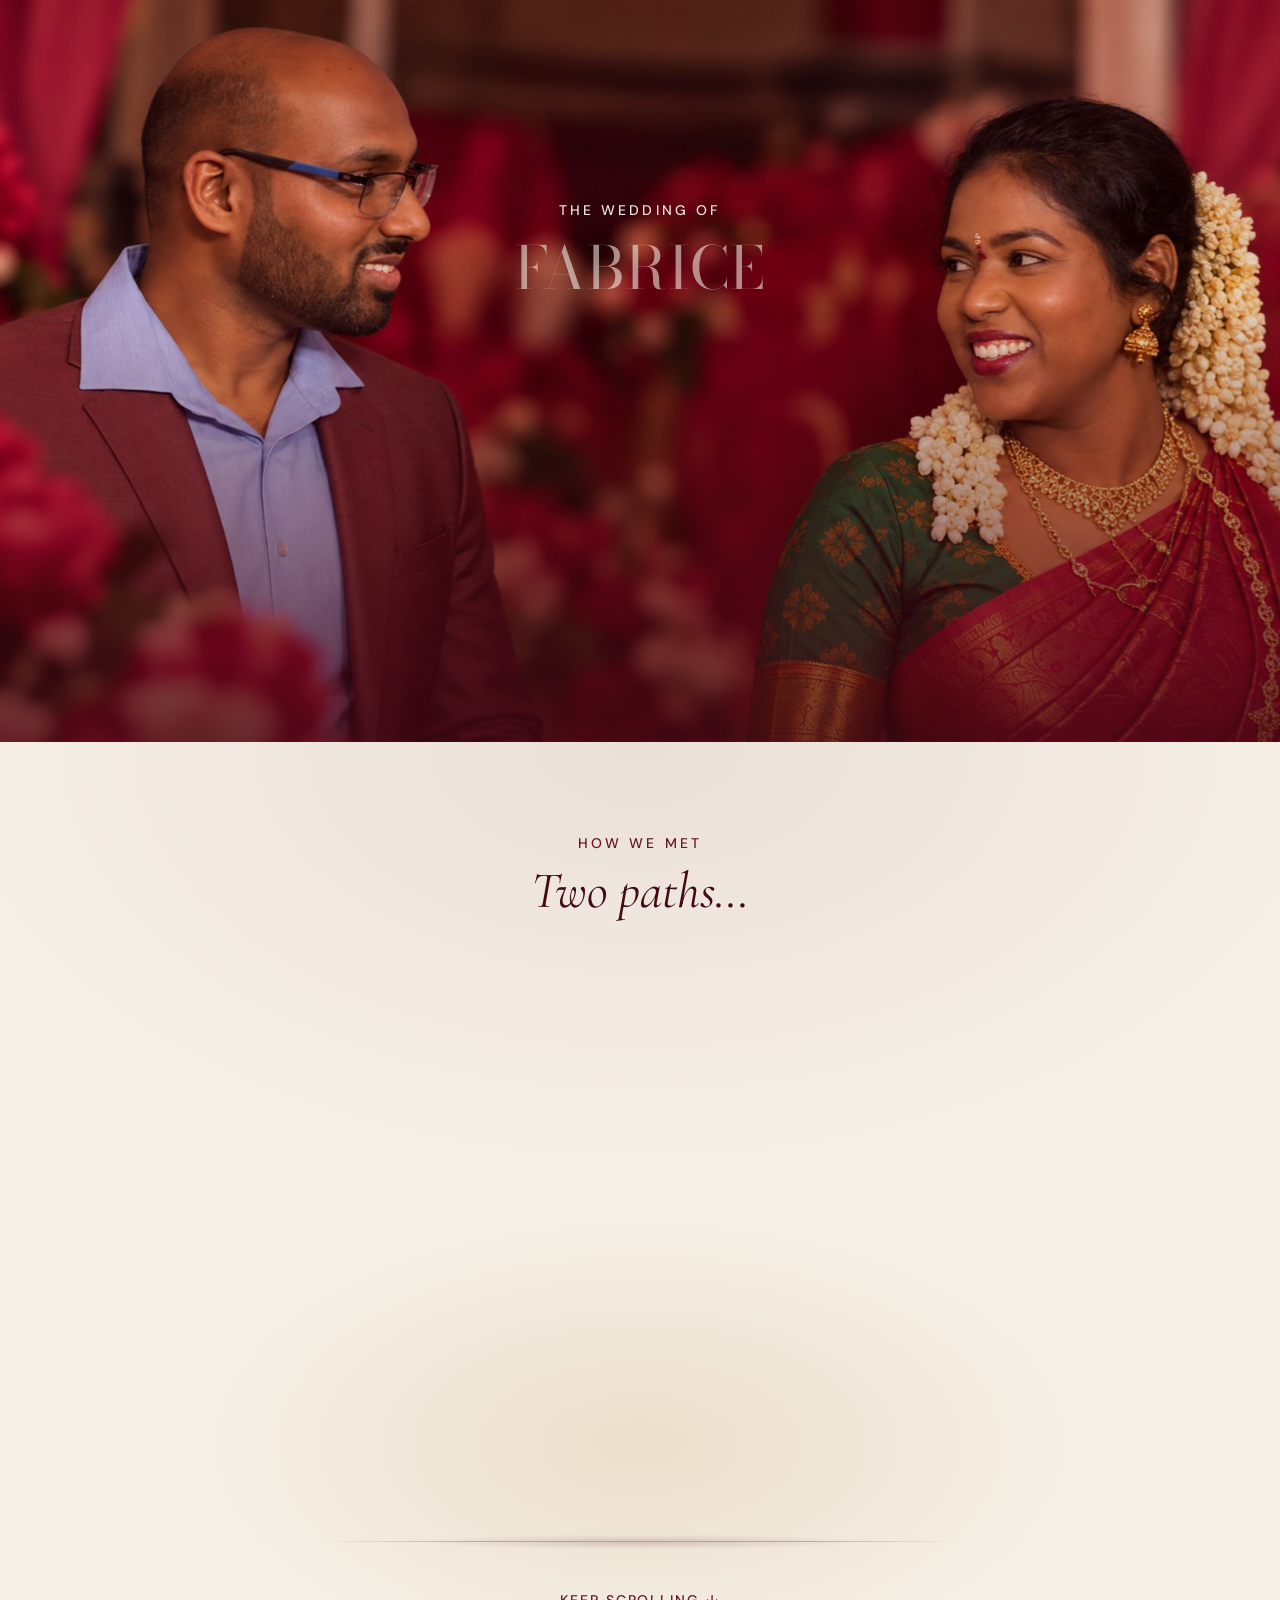
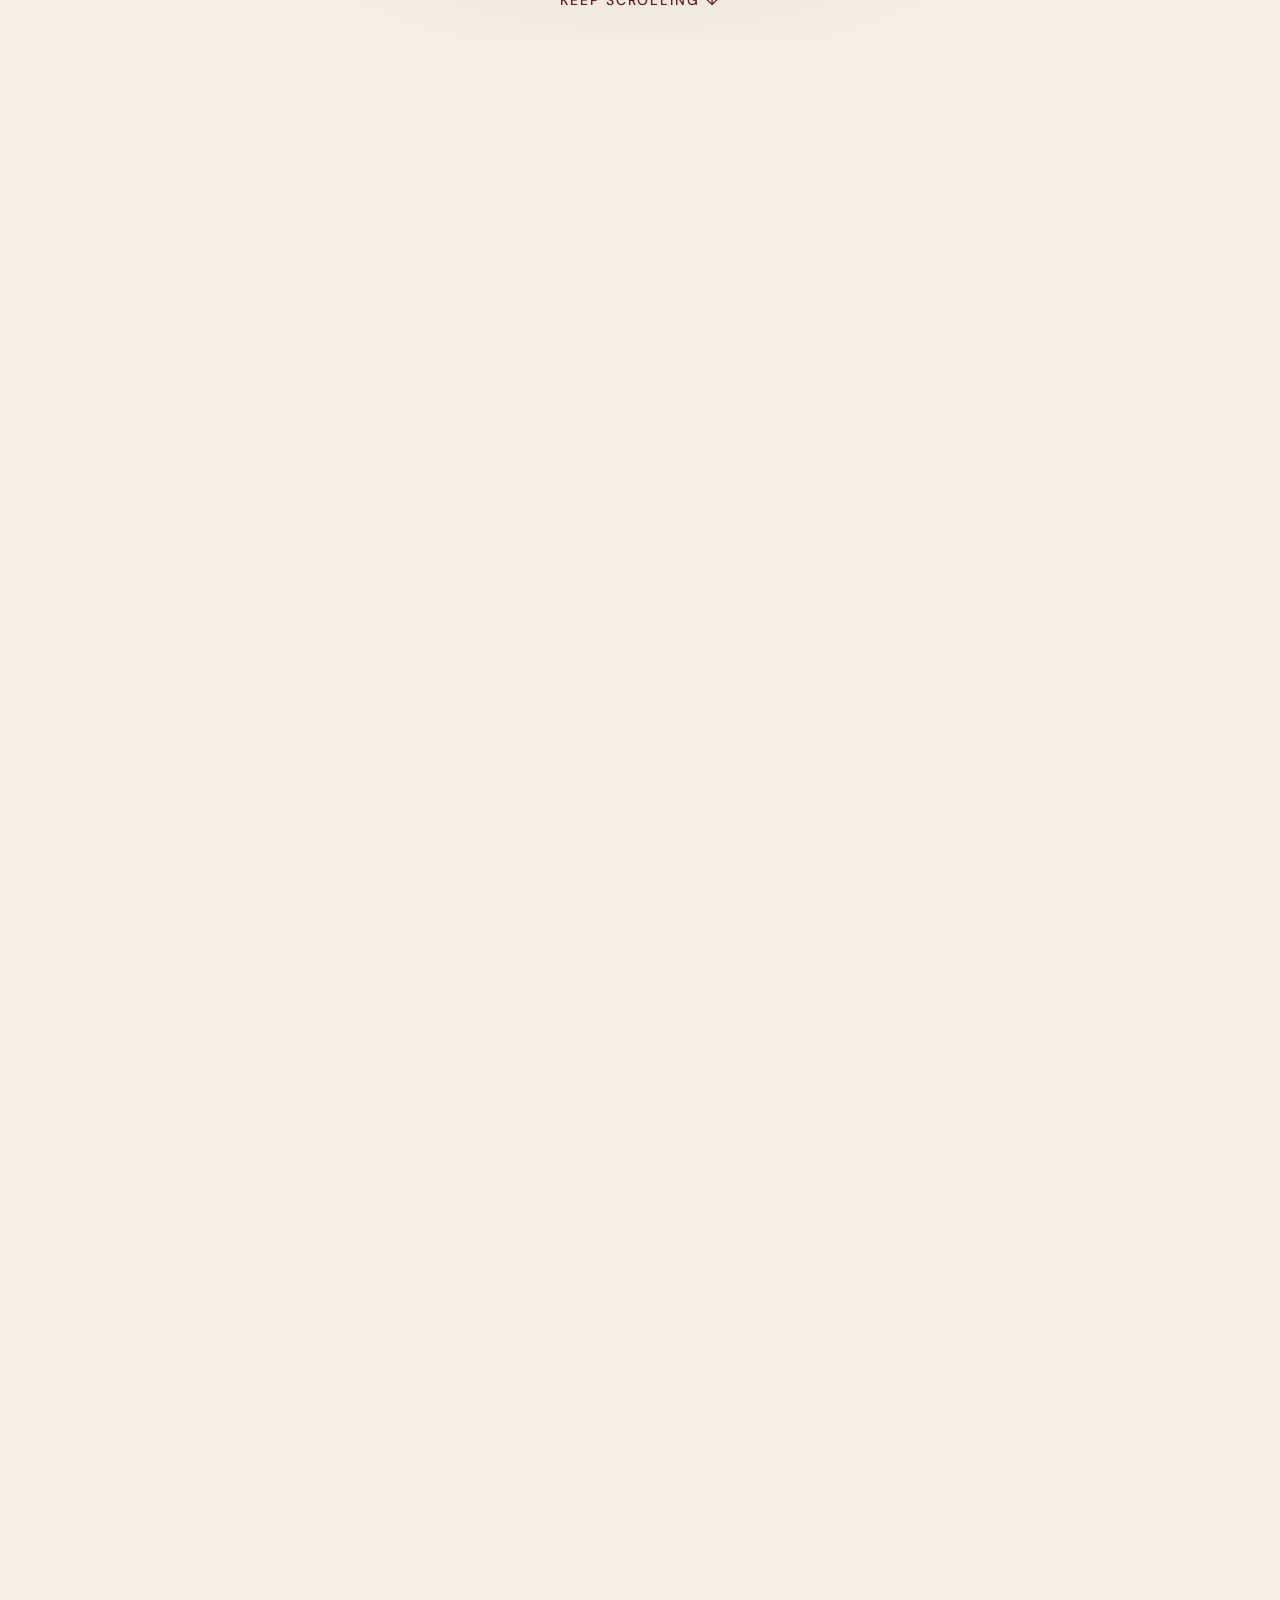
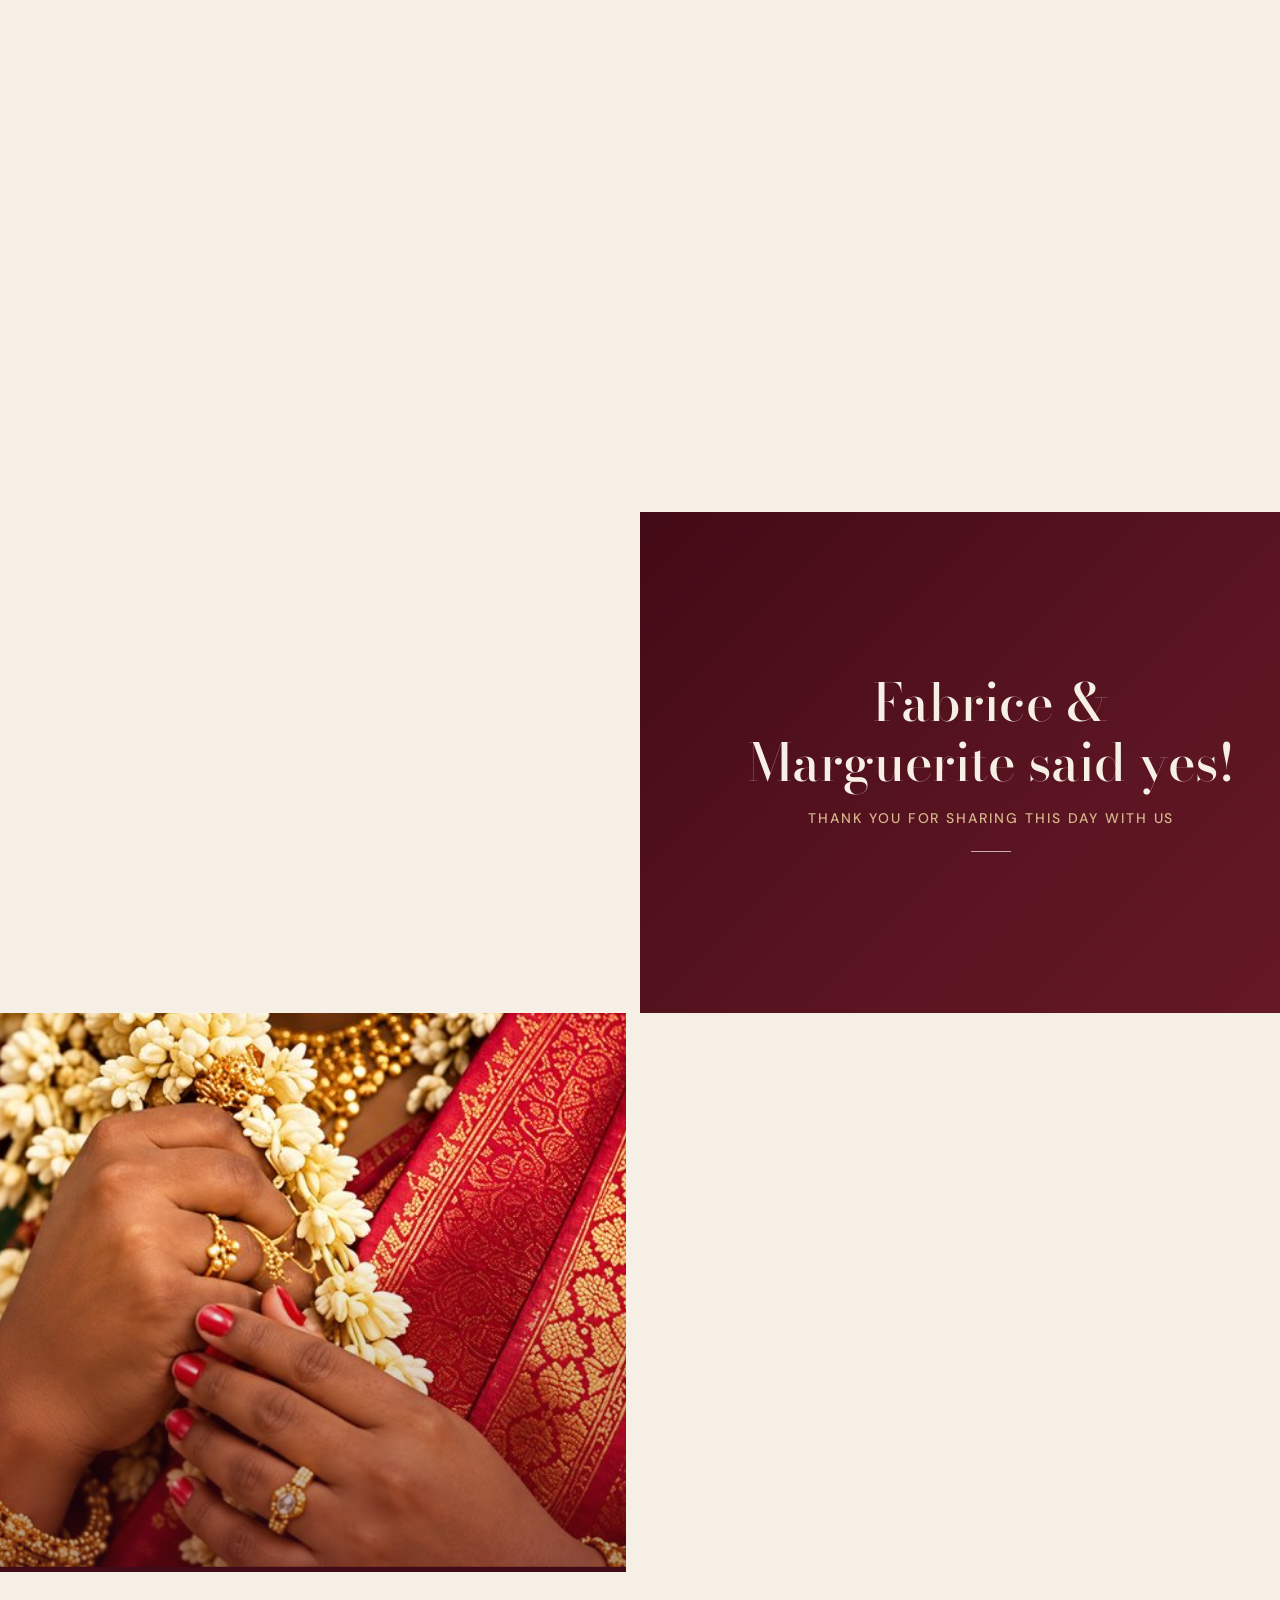
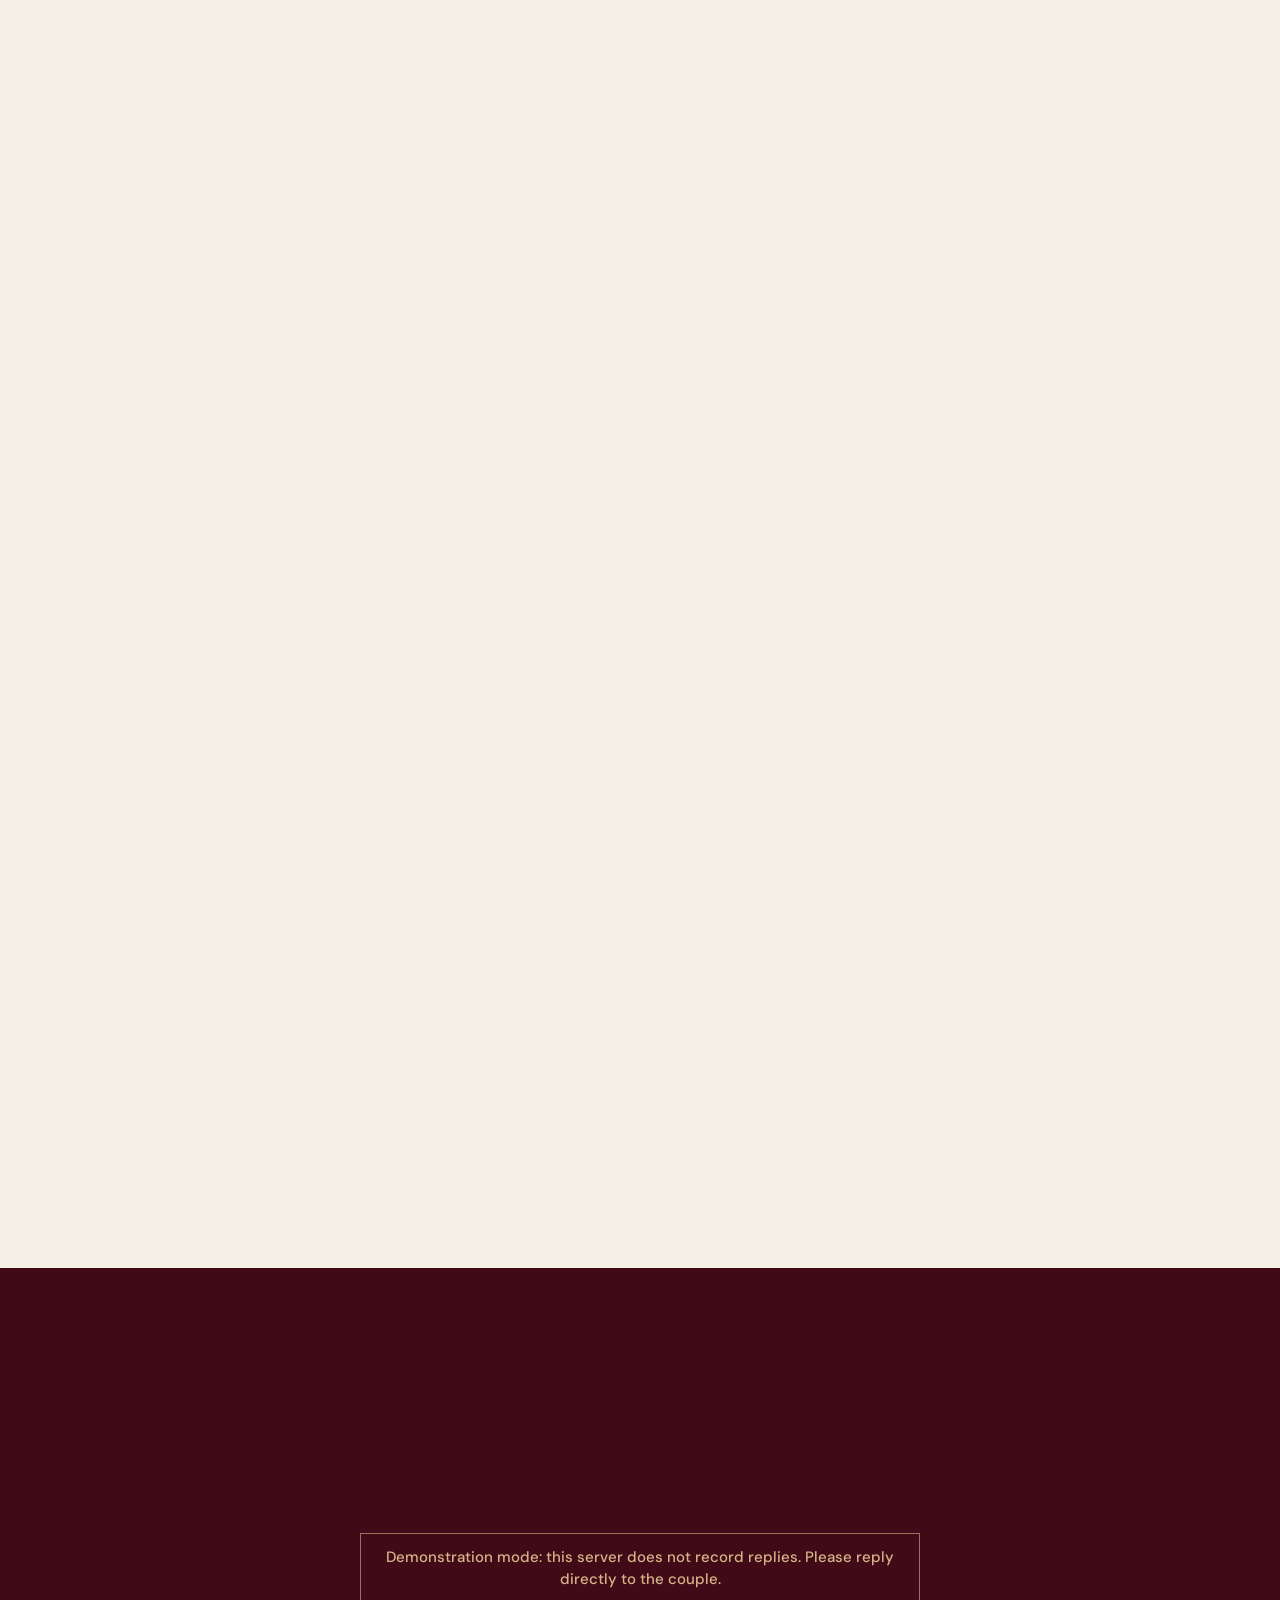
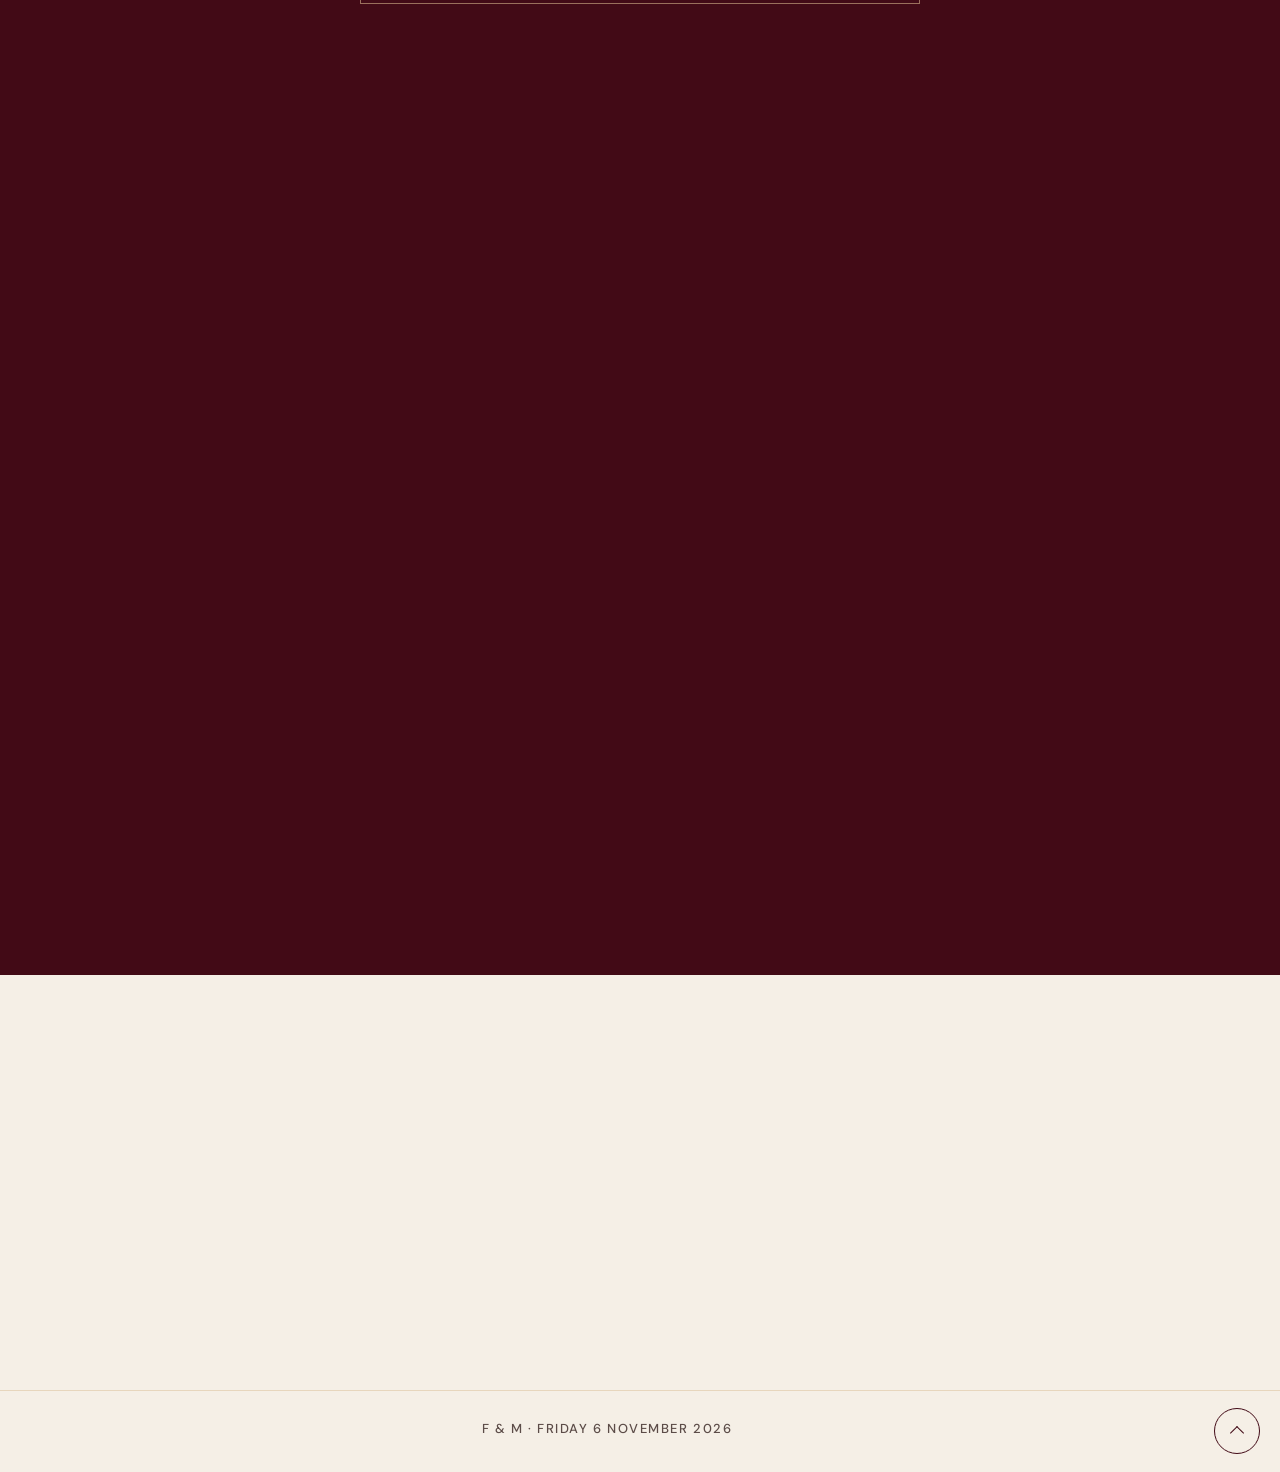
==== index.html @ b234c12f "Notre rencontre : volumes de Fabrice et Marguerite accordés Marguerite marche à 85 % de la hauteur d" ====
<!DOCTYPE html>
<html lang="fr">
<head>
  <meta charset="utf-8">
  <meta name="viewport" content="width=device-width, initial-scale=1, viewport-fit=cover">
  <title>Fabrice &amp; Marguerite — 6 novembre 2026</title>
  <meta name="description" content="Le mariage de Fabrice Boliva et Marguerite (Indira) Raymond, vendredi 6 novembre 2026. Découvrez notre invitation, le programme de la journée et répondez en ligne.">
  <meta name="theme-color" content="#420A16">
  <meta name="robots" content="noindex, nofollow">
  <meta http-equiv="Content-Security-Policy" content="default-src 'self'; script-src 'self'; style-src 'self'; img-src 'self' data:; font-src 'self'; connect-src 'self' https://darkorchid-swan-138363.hostingersite.com; form-action 'self'; base-uri 'self'; object-src 'none'">
  <meta name="referrer" content="strict-origin-when-cross-origin">
  <link rel="canonical" href="https://fabrice-et-marguerite.github.io/">
  <meta property="og:type" content="website">
  <meta property="og:locale" content="fr_FR">
  <meta property="og:site_name" content="Fabrice &amp; Marguerite">
  <meta property="og:title" content="Fabrice &amp; Marguerite — Le mariage">
  <meta property="og:description" content="Vendredi 6 novembre 2026 · Découvrez notre invitation et répondez en ligne.">
  <meta property="og:url" content="https://fabrice-et-marguerite.github.io/">
  <meta property="og:image" content="https://fabrice-et-marguerite.github.io/images/og.jpg">
  <meta property="og:image:secure_url" content="https://fabrice-et-marguerite.github.io/images/og.jpg">
  <meta property="og:image:type" content="image/jpeg">
  <meta property="og:image:width" content="1200">
  <meta property="og:image:height" content="630">
  <meta property="og:image:alt" content="Fabrice et Marguerite se sourient, entourés de fleurs">
  <meta name="twitter:card" content="summary_large_image">
  <meta name="twitter:title" content="Fabrice &amp; Marguerite — Le mariage">
  <meta name="twitter:description" content="Vendredi 6 novembre 2026 · Découvrez notre invitation et répondez en ligne.">
  <meta name="twitter:image" content="https://fabrice-et-marguerite.github.io/images/og.jpg">
  <link rel="icon" href="favicon.svg" type="image/svg+xml">
  <link rel="preload" href="polices/bodoni-moda-latin.woff2" as="font" type="font/woff2" crossorigin>
  <link rel="preload" href="polices/dm-sans-latin.woff2" as="font" type="font/woff2" crossorigin>
  <link rel="preload" href="polices/great-vibes-latin.woff2" as="font" type="font/woff2" crossorigin>
  <link rel="stylesheet" href="css/polices.css?v=20261025r">
  <link rel="stylesheet" href="css/style.css?v=20261025r">
  <script src="js/tete.js?v=20261025r"></script>
  <script src="vendor/gsap.min.js" defer></script>
  <script src="vendor/ScrollTrigger.min.js" defer></script>
  <script src="js/config.js?v=20261025r" defer></script>
  <script src="js/langues.js?v=20261025r" defer></script>
  <script src="js/main.js?v=20261025r" defer></script>
  <script src="js/rencontre.js?v=20261025r" defer></script>
</head>
<body>
<a class="saut" href="#histoire">Aller au contenu</a>

<header class="nav" data-nav>
  <a class="nav__monogramme" href="#accueil" aria-label="Accueil — Fabrice et Marguerite">F <span class="nav__et">&amp;</span> M</a>
  <nav class="nav__liens" aria-label="Navigation principale">
    <a href="#accueil" class="actif">Accueil</a>
    <a href="#histoire">Notre histoire</a>
    <a href="#mariage">Le mariage</a>
    <a href="#infos">Infos pratiques</a>
    <a href="#rsvp">RSVP</a>
  </nav>
  <div class="langues" role="group" aria-label="Langue / Language / மொழி">
    <button type="button" class="langues__choix" data-langue="fr" lang="fr" aria-label="Français" title="Français" aria-pressed="true">
      <svg viewBox="0 0 3 2" aria-hidden="true" focusable="false"><path fill="#002654" d="M0 0h1v2H0z"/><path fill="#fff" d="M1 0h1v2H1z"/><path fill="#CE1126" d="M2 0h1v2H2z"/></svg>
    </button>
    <button type="button" class="langues__choix" data-langue="en" lang="en" aria-label="English" title="English" aria-pressed="false">
      <svg viewBox="0 0 60 30" aria-hidden="true" focusable="false"><clipPath id="drapeau-uk"><path d="M30 15h30v15zv15H0zH0V0zV0h30z"/></clipPath><path fill="#012169" d="M0 0h60v30H0z"/><path stroke="#fff" stroke-width="6" d="M0 0l60 30m0-30L0 30"/><path stroke="#C8102E" stroke-width="4" d="M0 0l60 30m0-30L0 30" clip-path="url(#drapeau-uk)"/><path stroke="#fff" stroke-width="10" d="M30 0v30M0 15h60"/><path stroke="#C8102E" stroke-width="6" d="M30 0v30M0 15h60"/></svg>
    </button>
    <button type="button" class="langues__choix" data-langue="ta" lang="ta" aria-label="தமிழ்" title="தமிழ்" aria-pressed="false">
      <svg viewBox="0 0 30 20" aria-hidden="true" focusable="false"><path fill="#FF9933" d="M0 0h30v6.67H0z"/><path fill="#fff" d="M0 6.67h30v6.66H0z"/><path fill="#138808" d="M0 13.33h30V20H0z"/><circle cx="15" cy="10" r="2.9" fill="none" stroke="#000080" stroke-width=".5"/><path stroke="#000080" stroke-width=".22" d="M15 10L17.90 10.00M15 10L17.80 10.75M15 10L17.51 11.45M15 10L17.05 12.05M15 10L16.45 12.51M15 10L15.75 12.80M15 10L15.00 12.90M15 10L14.25 12.80M15 10L13.55 12.51M15 10L12.95 12.05M15 10L12.49 11.45M15 10L12.20 10.75M15 10L12.10 10.00M15 10L12.20 9.25M15 10L12.49 8.55M15 10L12.95 7.95M15 10L13.55 7.49M15 10L14.25 7.20M15 10L15.00 7.10M15 10L15.75 7.20M15 10L16.45 7.49M15 10L17.05 7.95M15 10L17.51 8.55M15 10L17.80 9.25"/><circle cx="15" cy="10" r=".6" fill="#000080"/></svg>
    </button>
  </div>
  <button class="nav__burger" type="button" aria-expanded="false" aria-controls="menu-mobile" aria-label="Ouvrir le menu"><span></span><span></span></button>
</header>

<div class="menu" id="menu-mobile" hidden>
  <button class="menu__fermer" type="button" aria-label="Fermer le menu">×</button>
  <div class="menu__monogramme calligraphie" aria-hidden="true">F &amp; M</div>
  <nav aria-label="Menu">
    <a href="#accueil">Accueil</a>
    <a href="#histoire">Notre histoire</a>
    <a href="#mariage">Le mariage</a>
    <a href="#infos">Infos pratiques</a>
    <a href="#rsvp">RSVP</a>
  </nav>
  <p class="menu__date">Vendredi 6 novembre 2026</p>
</div>

<main>
  <!-- 1. Accueil immersif -->
  <section class="hero" id="accueil" aria-label="Le mariage de Fabrice et Marguerite">
    <div class="hero__image">
      <picture>
        <source media="(min-width: 900px)" srcset="images/hero-1100.jpg 1100w, images/hero.jpg 1672w" sizes="100vw">
        <img src="images/hero-mobile.jpg" srcset="images/hero-mobile.jpg 900w, images/hero-1100.jpg 1100w, images/hero.jpg 1672w" sizes="100vw" width="1672" height="941" alt="Fabrice et Marguerite se sourient, entourés de fleurs bordeaux" fetchpriority="high" decoding="async">
      </picture>
      <div class="hero__voile" aria-hidden="true"></div>
    </div>
    <div class="hero__texte">
      <p class="hero__sur hero__anim">Le mariage de</p>
      <h1 class="hero__noms">
        <span class="hero__nom hero__anim">Fabrice</span>
        <span class="hero__et hero__anim calligraphie" aria-hidden="true">&amp;</span>
        <span class="visuellement-cache">et</span>
        <span class="hero__nom hero__anim">Marguerite</span>
        <span class="hero__alias hero__anim">(Indira)</span>
      </h1>
      <span class="hero__trait" aria-hidden="true"></span>
      <p class="hero__date hero__anim">Vendredi 6 novembre 2026</p>
      <a class="bouton bouton--clair hero__bouton hero__anim" href="#rencontre">Découvrir notre invitation</a>
    </div>
    <ul class="hero__mots" aria-hidden="true"><li>Foi</li><li>Famille</li><li>Amour</li><li>Toujours</li></ul>
    <a class="hero__chevron" href="#rencontre" aria-label="Faire défiler vers l'invitation"></a>
  </section>

  <!-- 1 bis. Notre rencontre : animation au défilement (js/rencontre.js) -->
  <section class="rencontre" id="rencontre" data-rencontre aria-label="Notre rencontre, en images animées">
    <div class="rencontre__scene">
      <p class="rencontre__sur">Notre rencontre</p>
      <div class="rencontre__phrases">
        <p class="rencontre__phrase" data-phrase>Deux chemins…</p>
        <p class="rencontre__phrase" data-phrase>…une belle rencontre</p>
        <p class="rencontre__phrase rencontre__phrase--fin" data-phrase>…et une aventure qui continue.</p>
      </div>
      <div class="rencontre__sol" aria-hidden="true"></div>
      <div class="rencontre__fig rencontre__fig--fabrice" data-fabrice aria-hidden="true">
        <img class="rencontre__image" data-pas src="images/rencontre/fabrice-pas-1.webp?v=6" width="414" height="690" alt="" decoding="async">
        <img class="rencontre__image" data-pas src="images/rencontre/fabrice-pas-2.webp?v=6" width="414" height="690" alt="" decoding="async">
        <img class="rencontre__image" data-pas src="images/rencontre/fabrice-pas-3.webp?v=6" width="414" height="690" alt="" decoding="async">
        <img class="rencontre__image" data-pas src="images/rencontre/fabrice-pas-4.webp?v=6" width="414" height="690" alt="" decoding="async">
        <img class="rencontre__image" data-pas src="images/rencontre/fabrice-pas-5.webp?v=6" width="414" height="690" alt="" decoding="async">
        <img class="rencontre__image" data-pas src="images/rencontre/fabrice-pas-6.webp?v=6" width="414" height="690" alt="" decoding="async">
      </div>
      <div class="rencontre__fig rencontre__fig--marguerite" data-marguerite aria-hidden="true">
        <img class="rencontre__image" data-pas src="images/rencontre/marguerite-pas-1.webp?v=6" width="436" height="668" alt="" decoding="async">
        <img class="rencontre__image" data-pas src="images/rencontre/marguerite-pas-2.webp?v=6" width="436" height="668" alt="" decoding="async">
        <img class="rencontre__image" data-pas src="images/rencontre/marguerite-pas-3.webp?v=6" width="436" height="668" alt="" decoding="async">
        <img class="rencontre__image" data-pas src="images/rencontre/marguerite-pas-4.webp?v=6" width="436" height="668" alt="" decoding="async">
        <img class="rencontre__image" data-pas src="images/rencontre/marguerite-pas-5.webp?v=6" width="436" height="668" alt="" decoding="async">
        <img class="rencontre__image" data-pas src="images/rencontre/marguerite-pas-6.webp?v=6" width="436" height="668" alt="" decoding="async">
      </div>
      <img class="rencontre__duo rencontre__duo--ensemble" data-ensemble src="images/rencontre/ensemble.webp" width="743" height="1200" alt="" aria-hidden="true" decoding="async">
      <img class="rencontre__duo rencontre__duo--coeur" data-coeur src="images/rencontre/coeur.webp" width="724" height="1200" alt="Fabrice et Marguerite forment un cœur avec leurs mains" decoding="async">
      <div class="rencontre__coeurs" aria-hidden="true">
        <span class="rencontre__petit-coeur" data-petit-coeur><svg viewBox="0 0 24 24" aria-hidden="true" focusable="false"><path d="M12 21s-7.5-4.6-9.6-9.2C.9 8.4 3 4.5 6.7 4.5c2.1 0 3.6 1.2 4.3 2.6.7-1.4 2.2-2.6 4.3-2.6 3.7 0 5.8 3.9 4.3 7.3C19.5 16.4 12 21 12 21z"/></svg></span>
        <span class="rencontre__petit-coeur" data-petit-coeur><svg viewBox="0 0 24 24" aria-hidden="true" focusable="false"><path d="M12 21s-7.5-4.6-9.6-9.2C.9 8.4 3 4.5 6.7 4.5c2.1 0 3.6 1.2 4.3 2.6.7-1.4 2.2-2.6 4.3-2.6 3.7 0 5.8 3.9 4.3 7.3C19.5 16.4 12 21 12 21z"/></svg></span>
        <span class="rencontre__petit-coeur" data-petit-coeur><svg viewBox="0 0 24 24" aria-hidden="true" focusable="false"><path d="M12 21s-7.5-4.6-9.6-9.2C.9 8.4 3 4.5 6.7 4.5c2.1 0 3.6 1.2 4.3 2.6.7-1.4 2.2-2.6 4.3-2.6 3.7 0 5.8 3.9 4.3 7.3C19.5 16.4 12 21 12 21z"/></svg></span>
        <span class="rencontre__petit-coeur" data-petit-coeur><svg viewBox="0 0 24 24" aria-hidden="true" focusable="false"><path d="M12 21s-7.5-4.6-9.6-9.2C.9 8.4 3 4.5 6.7 4.5c2.1 0 3.6 1.2 4.3 2.6.7-1.4 2.2-2.6 4.3-2.6 3.7 0 5.8 3.9 4.3 7.3C19.5 16.4 12 21 12 21z"/></svg></span>
        <span class="rencontre__petit-coeur" data-petit-coeur><svg viewBox="0 0 24 24" aria-hidden="true" focusable="false"><path d="M12 21s-7.5-4.6-9.6-9.2C.9 8.4 3 4.5 6.7 4.5c2.1 0 3.6 1.2 4.3 2.6.7-1.4 2.2-2.6 4.3-2.6 3.7 0 5.8 3.9 4.3 7.3C19.5 16.4 12 21 12 21z"/></svg></span>
      </div>
      <p class="rencontre__invite" data-invite aria-hidden="true"><span>Faites défiler la page</span> <span class="rencontre__fleche">↓</span></p>
    </div>
  </section>

  <div class="editorial">
    <!-- 2. Notre histoire + 3. Compte à rebours -->
    <div class="editorial__rangee">
      <section class="histoire" id="histoire">
        <div class="histoire__texte reveal">
          <p class="histoire__familles">Les familles Boliva, Raymond et Rouvier sont heureuses de vous faire part du mariage de leurs enfants.</p>
          <h2 class="titre">Notre histoire</h2>
          <span class="trait trait--anim" aria-hidden="true"></span>
          <p class="histoire__p">«&nbsp;Deux chemins, une belle rencontre, et une aventure qui continue... Nous sommes heureux de vous inviter à célébrer notre mariage.&nbsp;»</p>
          <a class="lien-souligne" href="#mariage">Découvrir le programme <span aria-hidden="true">→</span></a>
        </div>
        <figure class="tirage histoire__tirage reveal">
          <img src="images/portrait-nb-700.jpg" srcset="images/portrait-nb-700.jpg 700w, images/portrait-nb.jpg 941w" sizes="(min-width: 900px) 24vw, 78vw" width="941" height="1307" alt="Fabrice et Marguerite, portrait en noir et blanc" loading="lazy" decoding="async" data-parallax="26">
        </figure>
      </section>

      <section class="compte" id="compte-a-rebours" aria-label="Compte à rebours avant le mariage">
        <div class="compte__grille reveal" data-compte>
          <div><span class="compte__etiquette">Jours</span><span class="compte__nombre" data-compte-j>—</span></div>
          <div><span class="compte__etiquette">Heures</span><span class="compte__nombre" data-compte-h>—</span></div>
          <div><span class="compte__etiquette">Minutes</span><span class="compte__nombre" data-compte-m>—</span></div>
          <div><span class="compte__etiquette">Secondes</span><span class="compte__nombre" data-compte-s>—</span></div>
        </div>
        <p class="compte__sous reveal" data-compte-sous>Avant notre mariage</p>
        <p class="compte__fete" data-compte-fete hidden>Fabrice &amp; Marguerite se sont dit oui !</p>
        <p class="compte__fete-sous" data-compte-fete-sous hidden>Merci d'avoir partagé ce jour avec nous</p>
        <span class="compte__trait" aria-hidden="true"></span>
      </section>
    </div>

    <!-- 4. Le programme -->
    <div class="editorial__rangee" id="mariage">
      <section class="mains" aria-label="Les mains des mariés et le collier de jasmin">
        <img src="images/mains-hd.jpg" srcset="images/mains-hd-800.jpg 800w, images/mains-hd.jpg 1400w" sizes="(min-width: 900px) 50vw, 100vw" width="1400" height="804" alt="Les mains des mariés et le collier de jasmin" loading="lazy" decoding="async" data-parallax="22">
        <div class="mains__voile" aria-hidden="true"></div>
        <div class="mains__monogramme calligraphie reveal" aria-hidden="true">F&amp;M</div>
      </section>

      <section class="programme" id="programme" aria-labelledby="titre-programme">
        <h2 class="titre titre--centre reveal" id="titre-programme">Le programme</h2>
        <span class="trait trait--centre trait--anim" aria-hidden="true"></span>
        <ol class="programme__liste">
          <li class="evenement reveal">
            <svg class="evenement__icone" viewBox="0 0 40 40" aria-hidden="true" focusable="false"><path d="M6 34h28M8 34V18h24v16M20 8l12 8H8l12-8z"/><path d="M14 34v-8h4v8M22 34v-8h4v8M20 12v4"/></svg>
            <span class="evenement__heure">14h</span>
            <h3 class="evenement__titre">Cérémonie civile</h3>
            <p class="evenement__lieu">Mairie de Pantin</p>
            <p class="evenement__adresse">45 avenue du Général-Leclerc<br>93500 Pantin</p>
            <a class="bouton bouton--pilule" href="https://www.google.com/maps/dir/?api=1&amp;destination=Mairie%20de%20Pantin%2C%2045%20avenue%20du%20G%C3%A9n%C3%A9ral-Leclerc%2C%2093500%20Pantin" target="_blank" rel="noopener">Voir l'itinéraire</a>
          </li>
          <li class="evenement reveal">
            <svg class="evenement__icone" viewBox="0 0 40 40" aria-hidden="true" focusable="false"><path d="M8 35V22l12-8 12 8v13H8z"/><path d="M20 3v8M16 7h8M17 35v-8a3 3 0 016 0v8"/></svg>
            <span class="evenement__heure">16h30</span>
            <h3 class="evenement__titre">Cérémonie religieuse</h3>
            <p class="evenement__lieu">Église Notre-Dame-de-Pontmain</p>
            <p class="evenement__adresse">60 avenue de la République<br>93170 Bagnolet</p>
            <p class="evenement__note">Célébrée par le Père Cyril Sandou et le Père Arsène.</p>
            <a class="bouton bouton--pilule" href="https://www.google.com/maps/dir/?api=1&amp;destination=%C3%89glise%20Notre-Dame-de-Pontmain%2C%2060%20avenue%20de%20la%20R%C3%A9publique%2C%2093170%20Bagnolet" target="_blank" rel="noopener">Voir l'itinéraire</a>
          </li>
          <li class="evenement reveal">
            <svg class="evenement__icone" viewBox="0 0 40 40" aria-hidden="true" focusable="false"><path d="M8 6l3 12a5 5 0 0010 0l3-12H8zM16 23v11M11 34h10"/><path d="M26 10l2 9a4 4 0 008 0l2-9H26zM32 23v11M28 34h8"/></svg>
            <span class="evenement__heure">19h</span>
            <h3 class="evenement__titre">Réception</h3>
            <p class="evenement__lieu">Espace Noisy-le-Sec</p>
            <p class="evenement__adresse">14 rue de la Pointe<br>93130 Noisy-le-Sec</p>
            <a class="bouton bouton--pilule" href="https://www.google.com/maps/dir/?api=1&amp;destination=Espace%20Noisy-le-Sec%2C%2014%20rue%20de%20la%20Pointe%2C%2093130%20Noisy-le-Sec" target="_blank" rel="noopener">Voir l'itinéraire</a>
          </li>
        </ol>
      </section>
    </div>
  </div>

  <!-- 5. Galerie photographique -->
  <section class="galerie" id="galerie" aria-labelledby="titre-galerie">
    <div class="galerie__entete reveal">
      <h2 class="titre titre--centre" id="titre-galerie">En images</h2>
      <span class="trait trait--centre trait--anim" aria-hidden="true"></span>
      <p class="galerie__intro">Quelques instants de notre histoire, avant le grand jour.</p>
    </div>

    <figure class="galerie__pleine reveal-img">
      <img src="images/bande-cinema.jpg" width="1672" height="700" alt="Fabrice et Marguerite, regards échangés au milieu des fleurs" loading="lazy" decoding="async" data-parallax="30">
    </figure>

    <div class="galerie__mosaique">
      <figure class="tirage tirage--gauche reveal">
        <img src="images/coeur-hd-600.jpg" srcset="images/coeur-hd-600.jpg 600w, images/coeur-hd.jpg 900w" sizes="(min-width: 900px) 28vw, 44vw" width="900" height="1125" alt="Fabrice et Marguerite dans un cœur de ballons rouges" loading="lazy" decoding="async">
      </figure>
      <figure class="galerie__tirage-fleurs reveal-img">
        <img src="images/tirage-fleurs.jpg" width="379" height="501" alt="Tirage noir et blanc du couple, posé parmi des fleurs blanches" loading="lazy" decoding="async">
      </figure>
    </div>

    <figure class="galerie__vraie reveal">
      <div class="tirage">
        <img src="images/couple-debout-700.jpg" srcset="images/couple-debout-700.jpg 700w, images/couple-debout.jpg 1086w" sizes="(min-width: 900px) 440px, 84vw" width="1086" height="1448" alt="Fabrice et Marguerite debout devant des drapés roses et bleus, des guirlandes de jasmin et leur monogramme F et M" loading="lazy" decoding="async">
      </div>
      <figcaption class="galerie__legende calligraphie">Fabrice &amp; Marguerite</figcaption>
    </figure>

    <div class="galerie__duo">
      <figure class="reveal-img">
        <img src="images/fabrice.jpg" width="720" height="941" alt="Fabrice, sourire tourné vers Marguerite" loading="lazy" decoding="async">
      </figure>
      <figure class="galerie__decale reveal-img">
        <img src="images/marguerite.jpg" width="720" height="941" alt="Marguerite, jasmin dans les cheveux, sourire tourné vers Fabrice" loading="lazy" decoding="async">
      </figure>
    </div>

    <div class="galerie__details">
      <figure class="reveal"><img src="images/bougies.jpg" width="372" height="230" alt="Bougies et roses sur la table" loading="lazy" decoding="async"></figure>
      <figure class="reveal"><img src="images/fleurs.jpg" width="400" height="230" alt="Bouquet de roses rouges et crème" loading="lazy" decoding="async"></figure>
      <figure class="reveal"><img src="images/enveloppe-sceau.jpg" width="619" height="284" alt="Enveloppe ivoire fermée d'un sceau de cire" loading="lazy" decoding="async"></figure>
      <figure class="reveal"><img src="images/arche.jpg" width="329" height="230" alt="Arche fleurie et drapés rouges" loading="lazy" decoding="async"></figure>
    </div>
  </section>

  <!-- 6. Informations pratiques -->
  <section class="infos" id="infos" aria-labelledby="titre-infos">
    <div class="infos__contenu">
      <h2 class="titre titre--centre reveal" id="titre-infos">Infos pratiques</h2>
      <span class="trait trait--centre trait--anim" aria-hidden="true"></span>
      <div class="infos__grille reveal">
        <div class="infos__carte">
          <span class="infos__etiquette">Date</span>
          <p class="infos__valeur">Vendredi 6 novembre 2026</p>
          <p class="infos__adresse">Pantin · Bagnolet · Noisy-le-Sec</p>
        </div>
        <div class="infos__carte">
          <span class="infos__etiquette">14h · Cérémonie civile</span>
          <p class="infos__valeur">Mairie de Pantin</p>
          <p class="infos__adresse">45 avenue du Général-Leclerc, 93500 Pantin</p>
          <a class="lien-souligne" href="https://www.google.com/maps/dir/?api=1&amp;destination=Mairie%20de%20Pantin%2C%2045%20avenue%20du%20G%C3%A9n%C3%A9ral-Leclerc%2C%2093500%20Pantin" target="_blank" rel="noopener">Itinéraire <span aria-hidden="true">→</span></a>
        </div>
        <div class="infos__carte">
          <span class="infos__etiquette">16h30 · Cérémonie religieuse</span>
          <p class="infos__valeur">Église Notre-Dame-de-Pontmain</p>
          <p class="infos__adresse">60 avenue de la République, 93170 Bagnolet</p>
          <a class="lien-souligne" href="https://www.google.com/maps/dir/?api=1&amp;destination=%C3%89glise%20Notre-Dame-de-Pontmain%2C%2060%20avenue%20de%20la%20R%C3%A9publique%2C%2093170%20Bagnolet" target="_blank" rel="noopener">Itinéraire <span aria-hidden="true">→</span></a>
        </div>
        <div class="infos__carte">
          <span class="infos__etiquette">19h · Réception</span>
          <p class="infos__valeur">Espace Noisy-le-Sec</p>
          <p class="infos__adresse">14 rue de la Pointe, 93130 Noisy-le-Sec</p>
          <a class="lien-souligne" href="https://www.google.com/maps/dir/?api=1&amp;destination=Espace%20Noisy-le-Sec%2C%2014%20rue%20de%20la%20Pointe%2C%2093130%20Noisy-le-Sec" target="_blank" rel="noopener">Itinéraire <span aria-hidden="true">→</span></a>
        </div>
      </div>
      <div class="infos__actions reveal">
        <a class="bouton bouton--plein" href="mariage.ics" download="mariage-fabrice-marguerite.ics" type="text/calendar">Ajouter au calendrier</a>
        <a class="bouton" href="https://calendar.google.com/calendar/render?action=TEMPLATE&amp;text=Mariage%20de%20Fabrice%20%26%20Marguerite&amp;dates=20261106T130000Z%2F20261106T225900Z&amp;details=14h%20C%C3%A9r%C3%A9monie%20civile%20%E2%80%93%20Mairie%20de%20Pantin%0A16h30%20C%C3%A9r%C3%A9monie%20religieuse%20%E2%80%93%20%C3%89glise%20Notre-Dame-de-Pontmain%2C%20Bagnolet%0A19h%20R%C3%A9ception%20%E2%80%93%20Espace%20Noisy-le-Sec&amp;location=Mairie%20de%20Pantin%2C%2045%20avenue%20du%20G%C3%A9n%C3%A9ral-Leclerc%2C%2093500%20Pantin&amp;ctz=Europe%2FParis" target="_blank" rel="noopener">Google Agenda</a>
      </div>
      <figure class="fairepart reveal">
        <img src="images/faire-part.jpg" width="820" height="1291" alt="Le faire-part officiel : les familles Boliva, Raymond et Rouvier sont heureuses de vous faire part du mariage de Fabrice et Marguerite, vendredi 6 novembre 2026" loading="lazy" decoding="async">
        <figcaption><a class="lien-souligne" href="images/faire-part-hd.jpg" download="faire-part-fabrice-marguerite.jpg">Télécharger le faire-part <span aria-hidden="true">→</span></a></figcaption>
      </figure>
    </div>
  </section>

  <!-- 7. RSVP -->
  <section class="rsvp" id="rsvp" aria-labelledby="titre-rsvp">
    <img class="rsvp__fond" src="images/arche.jpg" width="329" height="230" alt="" aria-hidden="true" loading="lazy" decoding="async">
    <div class="rsvp__contenu">
      <h2 class="titre titre--clair titre--centre reveal" id="titre-rsvp">Votre réponse</h2>
      <span class="trait trait--centre trait--clair trait--anim" aria-hidden="true"></span>
      <p class="rsvp__intro reveal">«&nbsp;Merci de nous faire part de votre présence pour cette journée si spéciale.&nbsp;»</p>
      <p class="rsvp__demo" data-demo hidden>Mode démonstration : ce serveur n'enregistre pas les réponses. Merci de répondre directement aux mariés.</p>

      <form class="formulaire reveal" data-rsvp novalidate>
        <div class="champ">
          <label class="champ__etiquette" for="rsvp-nom">Nom et prénom</label>
          <input id="rsvp-nom" name="nom" type="text" required maxlength="120" autocomplete="name" placeholder="Votre nom et prénom">
        </div>

        <fieldset class="presence">
          <legend class="champ__etiquette">Présence</legend>
          <div class="presence__choix">
            <label><input type="radio" name="presence" value="oui" checked><span>Oui, avec joie</span></label>
            <label><input type="radio" name="presence" value="non"><span>Non, hélas</span></label>
          </div>
        </fieldset>

        <div class="formulaire__present" data-si-present>
          <div class="champ">
            <label class="champ__etiquette" for="rsvp-personnes">Nombre de personnes <small>(selon votre invitation)</small></label>
            <select id="rsvp-personnes" name="personnes">
              <option value="1">1 personne</option>
              <option value="2">2 personnes</option>
              <option value="3">3 personnes</option>
              <option value="4">4 personnes</option>
              <option value="5">5 personnes</option>
              <option value="6">6 personnes</option>
            </select>
          </div>
          <div class="champ">
            <label class="champ__etiquette" for="rsvp-regime">Restrictions alimentaires <small>(facultatif)</small></label>
            <input id="rsvp-regime" name="regime" type="text" maxlength="200" placeholder="Végétarien, sans porc, allergies…">
          </div>
        </div>

        <div class="champ">
          <label class="champ__etiquette" for="rsvp-contact">E-mail ou téléphone <small>(facultatif, pour que les mariés puissent vous joindre)</small></label>
          <input id="rsvp-contact" name="contact" type="text" maxlength="120" autocomplete="email" inputmode="email" placeholder="vous@exemple.fr ou 06…">
        </div>

        <div class="champ">
          <label class="champ__etiquette" for="rsvp-message">Message aux mariés <small>(facultatif)</small></label>
          <textarea id="rsvp-message" name="message" rows="3" maxlength="1000" placeholder="Quelques mots…"></textarea>
        </div>

        <div class="pot" aria-hidden="true">
          <label for="rsvp-site">Site web</label>
          <input id="rsvp-site" name="site_web" type="text" tabindex="-1" autocomplete="off">
        </div>
        <input type="hidden" name="t" value="">

        <p class="formulaire__erreur" data-erreur role="alert" hidden></p>
        <button class="bouton bouton--plein" type="submit" data-envoyer>Envoyer ma réponse</button>
        <p class="formulaire__note">Votre réponse est transmise aux mariés et sert uniquement à l'organisation du mariage ; elle sera effacée après la fête.</p>
      </form>

      <div class="rsvp__merci" data-merci hidden role="status">
        <div class="calligraphie rsvp__merci-calli" aria-hidden="true">Merci</div>
        <p class="rsvp__merci-titre" data-merci-titre></p>
        <p class="rsvp__merci-texte" data-merci-texte></p>
        <button class="bouton rsvp__merci-bouton" type="button" data-merci-fermer>Modifier ma réponse</button>
      </div>
    </div>
  </section>

  <!-- 8. Conclusion -->
  <section class="fin" id="fin" aria-labelledby="titre-fin">
    <div class="reveal">
      <div class="fin__monogramme calligraphie" aria-hidden="true">F &amp; M</div>
      <h2 class="fin__noms" id="titre-fin">Fabrice &amp; Marguerite</h2>
      <p class="fin__date">6 novembre 2026</p>
      <p class="fin__citation">«&nbsp;Avec les meilleurs compliments de la famille.&nbsp;»</p>
      <p class="fin__familles">Les familles Boliva, Raymond et Rouvier</p>
    </div>
  </section>
</main>

<footer class="pied">
  <span>F &amp; M · Vendredi 6 novembre 2026</span>
  <button class="pied__haut" type="button" aria-label="Remonter en haut de la page" data-haut></button>
</footer>
</body>
</html>
---- css/polices.css ----
/* Polices auto-hébergées (Google Fonts, licence OFL), extraites de la maquette Claude Design. */
@font-face {
  font-family: 'Bodoni Moda';
  font-style: italic;
  font-weight: 400 900;
  font-display: swap;
  src: url('../polices/bodoni-moda-italic-latin-ext.woff2') format('woff2');
  unicode-range: U+0100-02BA, U+02BD-02C5, U+02C7-02CC, U+02CE-02D7, U+02DD-02FF, U+0304, U+0308, U+0329, U+1D00-1DBF, U+1E00-1E9F, U+1EF2-1EFF, U+2020, U+20A0-20AB, U+20AD-20C4, U+2113, U+2C60-2C7F, U+A720-A7FF;
}
@font-face {
  font-family: 'Bodoni Moda';
  font-style: italic;
  font-weight: 400 900;
  font-display: swap;
  src: url('../polices/bodoni-moda-italic-latin.woff2') format('woff2');
  unicode-range: U+0000-00FF, U+0131, U+0152-0153, U+02BB-02BC, U+02C6, U+02DA, U+02DC, U+0304, U+0308, U+0329, U+2000-206F, U+20AC, U+2122, U+2191, U+2193, U+2212, U+2215, U+FEFF, U+FFFD;
}
@font-face {
  font-family: 'Bodoni Moda';
  font-style: normal;
  font-weight: 400 900;
  font-display: swap;
  src: url('../polices/bodoni-moda-latin-ext.woff2') format('woff2');
  unicode-range: U+0100-02BA, U+02BD-02C5, U+02C7-02CC, U+02CE-02D7, U+02DD-02FF, U+0304, U+0308, U+0329, U+1D00-1DBF, U+1E00-1E9F, U+1EF2-1EFF, U+2020, U+20A0-20AB, U+20AD-20C4, U+2113, U+2C60-2C7F, U+A720-A7FF;
}
@font-face {
  font-family: 'Bodoni Moda';
  font-style: normal;
  font-weight: 400 900;
  font-display: swap;
  src: url('../polices/bodoni-moda-latin.woff2') format('woff2');
  unicode-range: U+0000-00FF, U+0131, U+0152-0153, U+02BB-02BC, U+02C6, U+02DA, U+02DC, U+0304, U+0308, U+0329, U+2000-206F, U+20AC, U+2122, U+2191, U+2193, U+2212, U+2215, U+FEFF, U+FFFD;
}
@font-face {
  font-family: 'Cormorant Garamond';
  font-style: italic;
  font-weight: 300 700;
  font-display: swap;
  src: url('../polices/cormorant-garamond-italic-latin-ext.woff2') format('woff2');
  unicode-range: U+0100-02BA, U+02BD-02C5, U+02C7-02CC, U+02CE-02D7, U+02DD-02FF, U+0304, U+0308, U+0329, U+1D00-1DBF, U+1E00-1E9F, U+1EF2-1EFF, U+2020, U+20A0-20AB, U+20AD-20C4, U+2113, U+2C60-2C7F, U+A720-A7FF;
}
@font-face {
  font-family: 'Cormorant Garamond';
  font-style: italic;
  font-weight: 300 700;
  font-display: swap;
  src: url('../polices/cormorant-garamond-italic-latin.woff2') format('woff2');
  unicode-range: U+0000-00FF, U+0131, U+0152-0153, U+02BB-02BC, U+02C6, U+02DA, U+02DC, U+0304, U+0308, U+0329, U+2000-206F, U+20AC, U+2122, U+2191, U+2193, U+2212, U+2215, U+FEFF, U+FFFD;
}
@font-face {
  font-family: 'Cormorant Garamond';
  font-style: normal;
  font-weight: 300 700;
  font-display: swap;
  src: url('../polices/cormorant-garamond-latin-ext.woff2') format('woff2');
  unicode-range: U+0100-02BA, U+02BD-02C5, U+02C7-02CC, U+02CE-02D7, U+02DD-02FF, U+0304, U+0308, U+0329, U+1D00-1DBF, U+1E00-1E9F, U+1EF2-1EFF, U+2020, U+20A0-20AB, U+20AD-20C4, U+2113, U+2C60-2C7F, U+A720-A7FF;
}
@font-face {
  font-family: 'Cormorant Garamond';
  font-style: normal;
  font-weight: 300 700;
  font-display: swap;
  src: url('../polices/cormorant-garamond-latin.woff2') format('woff2');
  unicode-range: U+0000-00FF, U+0131, U+0152-0153, U+02BB-02BC, U+02C6, U+02DA, U+02DC, U+0304, U+0308, U+0329, U+2000-206F, U+20AC, U+2122, U+2191, U+2193, U+2212, U+2215, U+FEFF, U+FFFD;
}
@font-face {
  font-family: 'DM Sans';
  font-style: normal;
  font-weight: 100 1000;
  font-display: swap;
  src: url('../polices/dm-sans-latin-ext.woff2') format('woff2');
  unicode-range: U+0100-02BA, U+02BD-02C5, U+02C7-02CC, U+02CE-02D7, U+02DD-02FF, U+0304, U+0308, U+0329, U+1D00-1DBF, U+1E00-1E9F, U+1EF2-1EFF, U+2020, U+20A0-20AB, U+20AD-20C4, U+2113, U+2C60-2C7F, U+A720-A7FF;
}
@font-face {
  font-family: 'DM Sans';
  font-style: normal;
  font-weight: 100 1000;
  font-display: swap;
  src: url('../polices/dm-sans-latin.woff2') format('woff2');
  unicode-range: U+0000-00FF, U+0131, U+0152-0153, U+02BB-02BC, U+02C6, U+02DA, U+02DC, U+0304, U+0308, U+0329, U+2000-206F, U+20AC, U+2122, U+2191, U+2193, U+2212, U+2215, U+FEFF, U+FFFD;
}
@font-face {
  font-family: 'Great Vibes';
  font-style: normal;
  font-weight: 400;
  font-display: swap;
  src: url('../polices/great-vibes-latin-ext.woff2') format('woff2');
  unicode-range: U+0100-02BA, U+02BD-02C5, U+02C7-02CC, U+02CE-02D7, U+02DD-02FF, U+0304, U+0308, U+0329, U+1D00-1DBF, U+1E00-1E9F, U+1EF2-1EFF, U+2020, U+20A0-20AB, U+20AD-20C4, U+2113, U+2C60-2C7F, U+A720-A7FF;
}
@font-face {
  font-family: 'Great Vibes';
  font-style: normal;
  font-weight: 400;
  font-display: swap;
  src: url('../polices/great-vibes-latin.woff2') format('woff2');
  unicode-range: U+0000-00FF, U+0131, U+0152-0153, U+02BB-02BC, U+02C6, U+02DA, U+02DC, U+0304, U+0308, U+0329, U+2000-206F, U+20AC, U+2122, U+2191, U+2193, U+2212, U+2215, U+FEFF, U+FFFD;
}
---- css/style.css ----
/* ------------------------------------------------------------------------------------------------------------------
   Fabrice & Marguerite — 6 novembre 2026 — direction artistique « Editorial Love »
   Mobile d'abord (iPhone / Safari), puis ordinateur à partir de 900 px.
   ------------------------------------------------------------------------------------------------------------------ */
:root {
  --bordeaux: #420A16;
  --vin: #651826;
  --ivoire: #F5EFE6;
  --champagne: #D5B58A;
  --encre: #211719;
  --blanc: #FFFFFF;
  --brun: #5c4c48;
  --or: #B8914E;
  --ligne: rgba(66, 10, 22, .22);
  --f-titre: 'Bodoni Moda', 'Didot', Georgia, serif;
  --f-texte: 'Cormorant Garamond', Georgia, 'Times New Roman', serif;
  --f-ui: 'DM Sans', system-ui, -apple-system, 'Segoe UI', sans-serif;
  --f-calli: 'Great Vibes', 'Snell Roundhand', cursive;
  --gouttiere: clamp(20px, 5vw, 56px);
  --ombre-tirage: 0 30px 60px -24px rgba(33, 23, 25, .55), 0 2px 6px rgba(33, 23, 25, .15);
}

html { scroll-behavior: smooth; -webkit-text-size-adjust: 100%; }
body {
  margin: 0; background: var(--ivoire); color: var(--encre);
  font-family: var(--f-texte); font-size: 18px; line-height: 1.6;
  -webkit-font-smoothing: antialiased; overflow-x: clip;
}
*, *::before, *::after { box-sizing: border-box; }
img { display: block; max-width: 100%; height: auto; }
a { color: var(--bordeaux); text-decoration: none; }
h1, h2, h3, p, figure, ul, ol { margin: 0; }
button { font: inherit; color: inherit; }
body.menu-ouvert { overflow: hidden; }

/* États initiaux des animations (seulement si tete.js a posé la classe « anim ») */
.anim .reveal, .anim .hero__anim, .anim .hero__mots, .anim .hero__chevron, .anim .nav { opacity: 0; }
.anim .hero__anim { transform: translateY(22px); }
.anim .hero__image { opacity: 0; }
.anim .hero__trait { transform: scaleX(0); }
.anim .trait--anim { transform: scaleX(0); }
.anim .reveal-img { clip-path: inset(0 100% 0 0); }

/* Accessibilité */
.saut { position: absolute; left: -9999px; top: 12px; z-index: 100; padding: 10px 16px; background: var(--ivoire); color: var(--bordeaux); font-family: var(--f-ui); font-size: 13px; }
.saut:focus { left: 12px; outline: 2px solid var(--bordeaux); }
.visuellement-cache { position: absolute !important; width: 1px; height: 1px; overflow: hidden; clip: rect(0 0 0 0); white-space: nowrap; }
:focus-visible { outline: 2px solid var(--champagne); outline-offset: 3px; }

/* Éléments communs */
.titre { font-family: var(--f-titre); font-weight: 400; font-size: clamp(20px, 4.6vw, 24px); letter-spacing: .3em; text-transform: uppercase; color: var(--bordeaux); }
.titre--clair { color: var(--ivoire); }
.titre--centre { text-align: center; }
.trait { display: block; width: 48px; height: 1px; background: var(--bordeaux); opacity: .7; margin: 14px 0 28px; transform-origin: left center; }
.trait--centre { margin-left: auto; margin-right: auto; transform-origin: center; }
.trait--clair { background: var(--ivoire); }
.calligraphie { font-family: var(--f-calli); font-weight: 400; }

.bouton {
  display: inline-block; padding: 15px 32px; border: 1px solid var(--bordeaux); border-radius: 0;
  font-family: var(--f-ui); font-size: 11px; letter-spacing: .26em; text-transform: uppercase; line-height: 1.2;
  color: var(--bordeaux); background: transparent; cursor: pointer; text-align: center; white-space: nowrap;
  transition: background .3s, color .3s, transform .3s, border-color .3s, box-shadow .3s;
}
.bouton:hover { background: var(--bordeaux); color: var(--ivoire); transform: translateY(-1px); }
.bouton:active { transform: translateY(0); }
.bouton--plein { background: var(--bordeaux); color: var(--ivoire); }
.bouton--plein:hover { background: var(--vin); border-color: var(--vin); }
.bouton--clair { background: rgba(245, 239, 230, .92); border-color: rgba(245, 239, 230, .6); color: var(--bordeaux); }
.bouton--clair:hover { background: var(--ivoire); color: var(--vin); box-shadow: 0 10px 30px -12px rgba(33, 23, 25, .6); }
.bouton--pilule { border-radius: 999px; padding: 11px 18px; font-size: 9.5px; letter-spacing: .16em; }
.bouton[disabled] { opacity: .65; cursor: wait; transform: none; }
.lien-souligne {
  display: inline-block; font-family: var(--f-ui); font-size: 11px; letter-spacing: .2em; text-transform: uppercase;
  color: var(--bordeaux); border-bottom: 1px solid currentColor; padding-bottom: 5px; white-space: nowrap; transition: color .3s;
}
.lien-souligne:hover { color: var(--vin); }

.tirage { background: var(--blanc); padding: 10px; box-shadow: var(--ombre-tirage); }
.tirage img { width: 100%; height: auto; }

/* ------------------------------------------------------------------ Navigation */
.nav {
  position: fixed; top: 0; left: 0; right: 0; z-index: 40;
  display: flex; align-items: center; justify-content: space-between;
  padding: max(16px, env(safe-area-inset-top)) 16px 14px 24px; color: var(--ivoire);
  transition: background .5s, box-shadow .5s;
}
.nav--fond { background: rgba(66, 10, 22, .92); -webkit-backdrop-filter: blur(10px); backdrop-filter: blur(10px); box-shadow: 0 1px 0 rgba(213, 181, 138, .18); }
.nav__monogramme { font-family: var(--f-titre); font-size: 22px; letter-spacing: .06em; color: var(--ivoire); }
.nav__et { font-family: var(--f-calli); font-size: 1.1em; }
.nav__liens { display: none; }
.nav__burger { display: flex; flex-direction: column; gap: 5px; padding: 12px 8px; border: 0; background: transparent; cursor: pointer; }
.nav__burger span { display: block; width: 26px; height: 1px; background: var(--ivoire); transition: transform .3s; }
.nav__burger span:last-child { width: 18px; margin-left: 8px; }

.menu {
  position: fixed; inset: 0; z-index: 45; background: var(--bordeaux); color: var(--ivoire);
  display: flex; flex-direction: column; justify-content: center; padding: 40px 32px; animation: fondu .4s ease;
}
.menu[hidden] { display: none; }
.menu__fermer { position: absolute; top: max(14px, env(safe-area-inset-top)); right: 16px; padding: 12px; border: 0; background: transparent; color: var(--ivoire); font-size: 30px; line-height: 1; cursor: pointer; }
.menu__monogramme { font-size: 56px; line-height: 1; color: var(--champagne); }
.menu nav { display: flex; flex-direction: column; gap: 22px; margin-top: 40px; font-family: var(--f-titre); font-size: 32px; }
.menu nav a { color: var(--ivoire); animation: monte .6s both; }
.menu nav a:nth-child(1) { animation-delay: .05s; } .menu nav a:nth-child(2) { animation-delay: .12s; }
.menu nav a:nth-child(3) { animation-delay: .19s; } .menu nav a:nth-child(4) { animation-delay: .26s; }
.menu nav a:nth-child(5) { animation-delay: .33s; color: var(--champagne); }
.menu__date { margin-top: 48px; font-family: var(--f-ui); font-size: 11px; letter-spacing: .3em; text-transform: uppercase; color: var(--champagne); }
@keyframes fondu { from { opacity: 0; } to { opacity: 1; } }
@keyframes monte { from { opacity: 0; transform: translateY(22px); } to { opacity: 1; transform: none; } }

/* ------------------------------------------------------------------ 1. Accueil */
/* Mobile : l'accueil prend la hauteur de son contenu (photo + titre), sans grand vide sous le bouton. */
.hero { position: relative; display: flex; flex-direction: column; background: var(--bordeaux); color: var(--ivoire); overflow: hidden; }
/* Mobile : boîte au ratio 1,45 — les deux visages restent entiers (rognage latéral de 9 % de chaque côté au plus). */
.hero__image { position: relative; flex: none; aspect-ratio: 1.45; max-height: 56svh; overflow: hidden; }
.hero__image img { width: 100%; height: 100%; object-fit: cover; object-position: 50% 40%; }
.hero__voile { position: absolute; inset: 0; background: linear-gradient(180deg, rgba(66, 10, 22, .28) 0%, rgba(66, 10, 22, 0) 28%, rgba(66, 10, 22, 0) 70%, var(--bordeaux) 100%); }
.hero__texte { position: relative; flex: 1; display: flex; flex-direction: column; align-items: center; justify-content: center; text-align: center; padding: 18px 24px 84px; }
.hero__sur { font-family: var(--f-ui); font-size: 11px; letter-spacing: .4em; text-transform: uppercase; }
.hero__noms { margin-top: 12px; font-family: var(--f-titre); font-weight: 400; font-size: clamp(44px, 11.5vw, 76px); line-height: .92; letter-spacing: .02em; text-transform: uppercase; text-shadow: 0 2px 30px rgba(33, 23, 25, .35); }
.hero__noms > span { display: block; }
.hero__et { font-family: var(--f-calli); text-transform: none; font-size: .9em; line-height: .9; margin: .04em 0; }
.hero__alias { margin-top: 12px; font-family: var(--f-titre); font-size: clamp(18px, 4.5vw, 30px); letter-spacing: .14em; text-transform: uppercase; }
.hero__trait { display: block; width: 80px; height: 1px; background: var(--ivoire); opacity: .8; margin: 24px 0 18px; transform-origin: center; }
.hero__date { font-family: var(--f-ui); font-size: clamp(12px, 3.4vw, 17px); letter-spacing: .34em; text-transform: uppercase; }
.hero__bouton { margin-top: 26px; }
.hero__mots { display: none; }
.hero__chevron { position: absolute; bottom: 22px; left: 50%; width: 28px; height: 28px; margin-left: -14px; display: flex; align-items: center; justify-content: center; animation: chevron 2.2s ease-in-out infinite; }
.hero__chevron::before { content: ''; width: 12px; height: 12px; border-right: 1px solid var(--ivoire); border-bottom: 1px solid var(--ivoire); transform: rotate(45deg); margin-top: -6px; }
@keyframes chevron { 0%, 100% { transform: translateY(0); } 50% { transform: translateY(6px); } }

/* ------------------------------------------------------------------ Rangées éditoriales */
.editorial { position: relative; background: var(--ivoire); }
.editorial__rangee { display: grid; grid-template-columns: 1fr; }

/* 2. Notre histoire */
.histoire { padding: 60px 24px 48px; display: flex; flex-direction: column; justify-content: center; }
.histoire__familles { margin-bottom: 26px; padding-left: 14px; border-left: 1px solid var(--champagne); font-size: 17px; font-style: italic; line-height: 1.55; color: var(--brun); max-width: 34ch; }
.histoire .titre { font-size: 21px; letter-spacing: .24em; white-space: nowrap; }
.histoire .trait { width: 100%; max-width: 300px; }
.histoire__p { font-size: 19px; line-height: 1.7; max-width: 30ch; }
.histoire .lien-souligne { margin-top: 22px; }
.histoire__tirage { width: min(78%, 320px); margin: 44px auto 0; transform: rotate(-3deg); }
.histoire__tirage img { aspect-ratio: .78; object-fit: cover; object-position: 50% 20%; }

/* 3. Compte à rebours */
.compte { background: linear-gradient(135deg, #420A16, #5a1421 60%, #651826); color: var(--ivoire); padding: 56px 24px; text-align: center; display: flex; flex-direction: column; justify-content: center; align-items: center; }
.compte__grille { display: grid; grid-template-columns: repeat(4, minmax(0, 1fr)); gap: 10px; width: 100%; max-width: 460px; }
.compte__grille[hidden] { display: none; }
.compte__etiquette { display: block; font-family: var(--f-ui); font-size: 10px; letter-spacing: .26em; text-transform: uppercase; }
.compte__nombre { display: block; font-family: var(--f-titre); font-size: clamp(36px, 9vw, 56px); line-height: 1.1; margin-top: 14px; font-variant-numeric: tabular-nums; }
.compte__sous { margin-top: 30px; font-family: var(--f-ui); font-size: 11px; letter-spacing: .34em; text-transform: uppercase; }
.compte__fete { font-family: var(--f-titre); font-size: clamp(30px, 7vw, 52px); line-height: 1.15; }
.compte__fete-sous { margin-top: 14px; font-family: var(--f-ui); font-size: 11px; letter-spacing: .34em; text-transform: uppercase; color: var(--champagne); }
.compte__trait { display: block; width: 40px; height: 1px; background: var(--ivoire); opacity: .7; margin: 22px auto 0; }

/* Photo des mains */
.mains { position: relative; aspect-ratio: 1; overflow: hidden; background: var(--bordeaux); }
.mains img { position: absolute; inset: 0; width: 100%; height: 100%; object-fit: cover; object-position: 32% 50%; transform: scale(1.06); }
.mains__voile { position: absolute; inset: 0; background: linear-gradient(180deg, rgba(66, 10, 22, 0) 40%, rgba(66, 10, 22, .45)); }
.mains__monogramme { position: absolute; left: 28px; bottom: 30px; font-size: clamp(64px, 13vw, 104px); line-height: 1; color: var(--ivoire); text-shadow: 0 2px 24px rgba(33, 23, 25, .45); }

/* 4. Le programme */
.programme { padding: 60px 24px 48px; }
.programme__liste { list-style: none; padding: 0; margin: 0; display: grid; grid-template-columns: 1fr; }
.evenement { position: relative; padding: 0 0 40px 48px; display: flex; flex-direction: column; align-items: flex-start; }
.evenement::before { content: ''; position: absolute; left: 15px; top: 12px; bottom: -4px; width: 1px; background: var(--ligne); }
.evenement:last-child::before { display: none; }
.evenement::after { content: ''; position: absolute; left: 11px; top: 8px; width: 9px; height: 9px; border-radius: 50%; border: 1px solid var(--or); background: var(--ivoire); }
.evenement__icone { width: 38px; height: 38px; fill: none; stroke: var(--or); stroke-width: 1.2; stroke-linecap: round; stroke-linejoin: round; }
.evenement__heure { margin-top: 12px; font-family: var(--f-titre); font-size: 24px; line-height: 1.1; }
.evenement__titre { margin-top: 4px; font-family: var(--f-ui); font-weight: 400; font-size: 10px; letter-spacing: .24em; text-transform: uppercase; color: var(--vin); }
.evenement__lieu { margin-top: 8px; font-family: var(--f-titre); font-size: 19px; line-height: 1.25; text-wrap: balance; }
.evenement__adresse { margin-top: 8px; font-size: 16px; line-height: 1.45; color: var(--brun); }
.evenement__note { margin-top: 6px; font-size: 16px; font-style: italic; line-height: 1.45; color: var(--brun); max-width: 26ch; }
.evenement .bouton { margin-top: 16px; }

/* ------------------------------------------------------------------ 5. Galerie */
.galerie { background: var(--ivoire); padding: 72px 0 24px; overflow: hidden; }
.galerie__entete { text-align: center; padding: 0 24px 40px; }
.galerie__intro { font-size: 18px; font-style: italic; color: var(--brun); }
.galerie__pleine img { width: 100%; aspect-ratio: 1672 / 700; object-fit: cover; }
.galerie__mosaique { display: grid; grid-template-columns: 1fr 1fr; gap: 22px 18px; padding: 48px var(--gouttiere) 0; align-items: center; }
.galerie__mosaique .tirage--gauche { transform: rotate(-3deg); }
.galerie__mosaique .tirage--gauche img { aspect-ratio: 4 / 5; object-fit: cover; }
.galerie__tirage-fleurs { margin: 0; }
.galerie__tirage-fleurs img { aspect-ratio: 379 / 501; object-fit: cover; }
.galerie__vraie { width: min(84%, 440px); margin: 64px auto 0; text-align: center; }
.galerie__vraie .tirage { transform: rotate(-1.5deg); }
.galerie__vraie img { aspect-ratio: 3 / 4; object-fit: cover; }
.galerie__legende { margin-top: 22px; font-size: clamp(34px, 8vw, 46px); line-height: 1.1; word-spacing: .15em; color: var(--vin); }
.galerie__duo { display: grid; grid-template-columns: 1fr 1fr; gap: 12px; padding: 56px var(--gouttiere) 0; }
.galerie__duo img { width: 100%; aspect-ratio: 720 / 941; object-fit: cover; }
.galerie__details { display: grid; grid-template-columns: 1fr 1fr; gap: 12px; padding: 56px var(--gouttiere) 40px; }
.galerie__details figure { padding: 6px; border: 1px solid rgba(213, 181, 138, .7); }
.galerie__details img { width: 100%; aspect-ratio: 1; object-fit: cover; }

/* ------------------------------------------------------------------ 6. Infos pratiques */
.infos { padding: 64px 24px 72px; background: var(--ivoire); }
.infos__contenu { max-width: 1100px; margin: 0 auto; }
.infos__grille { display: grid; grid-template-columns: repeat(auto-fit, minmax(min(100%, 240px), 1fr)); gap: 1px; background: var(--ligne); border: 1px solid var(--ligne); }
.infos__carte { background: var(--ivoire); padding: 26px 20px; text-align: center; }
.infos__etiquette { display: block; font-family: var(--f-ui); font-size: 10px; letter-spacing: .24em; text-transform: uppercase; color: var(--vin); }
.infos__valeur { margin-top: 8px; font-family: var(--f-titre); font-size: 19px; line-height: 1.3; text-wrap: balance; }
.infos__adresse { margin-top: 4px; font-size: 15px; line-height: 1.5; color: var(--brun); }
.infos__carte .lien-souligne { margin-top: 12px; font-size: 10px; }
.infos__actions { display: flex; flex-wrap: wrap; justify-content: center; gap: 10px; margin-top: 28px; }
.infos__actions .bouton { padding: 14px 22px; font-size: 10px; letter-spacing: .24em; }
.fairepart { margin: 60px auto 0; max-width: 360px; text-align: center; }
.fairepart img { width: 100%; box-shadow: 0 36px 70px -26px rgba(33, 23, 25, .6), 0 2px 6px rgba(33, 23, 25, .15); }
.fairepart figcaption { margin-top: 18px; }

/* ------------------------------------------------------------------ 7. RSVP */
.rsvp { position: relative; padding: 72px 20px 80px; background: var(--bordeaux); color: var(--ivoire); overflow: hidden; }
.rsvp__fond { display: none; }
.rsvp__contenu { position: relative; max-width: 560px; margin: 0 auto; text-align: center; }
.rsvp__intro { margin: 0 auto; max-width: 38ch; font-size: 19px; line-height: 1.6; }
.rsvp__demo { margin: 20px auto 0; padding: 12px 16px; border: 1px solid rgba(213, 181, 138, .6); color: var(--champagne); font-family: var(--f-ui); font-size: 12px; line-height: 1.5; }
.rsvp__demo[hidden] { display: none; }
.formulaire { margin-top: 32px; background: var(--ivoire); color: var(--encre); padding: 28px 22px 24px; text-align: left; display: flex; flex-direction: column; gap: 20px; border-radius: 2px; box-shadow: 0 40px 80px -30px rgba(0, 0, 0, .5); }
.formulaire[hidden] { display: none; }
.champ { display: flex; flex-direction: column; gap: 6px; }
.champ__etiquette { font-family: var(--f-ui); font-size: 10px; letter-spacing: .24em; text-transform: uppercase; color: var(--vin); }
.champ__etiquette small { font-size: 12px; letter-spacing: 0; text-transform: none; color: #8d7b74; }
.champ input, .champ select, .champ textarea {
  width: 100%; border: 0; border-bottom: 1px solid var(--bordeaux); border-radius: 0; background: transparent;
  padding: 10px 0; font: inherit; font-size: 19px; line-height: 1.4; color: var(--encre); outline: none; -webkit-appearance: none; appearance: none;
}
.champ input[name="nom"] { font-family: var(--f-titre); font-size: 22px; }
.champ select { background-image: url("data:image/svg+xml,%3Csvg xmlns='http://www.w3.org/2000/svg' width='14' height='14' viewBox='0 0 14 14'%3E%3Cpath d='M2 5l5 5 5-5' fill='none' stroke='%23420A16' stroke-width='1.2'/%3E%3C/svg%3E"); background-repeat: no-repeat; background-position: right 2px center; padding-right: 24px; }
.champ textarea { resize: vertical; min-height: 72px; }
.champ input::placeholder, .champ textarea::placeholder { color: #a08f84; }
.champ input:focus-visible, .champ select:focus-visible, .champ textarea:focus-visible { outline: none; border-bottom-color: var(--vin); box-shadow: 0 1px 0 var(--vin); }
.presence { border: 0; padding: 0; margin: 0; display: flex; flex-direction: column; gap: 8px; min-width: 0; }
.presence legend { padding: 0; margin-bottom: 2px; }
.presence__choix { display: grid; grid-template-columns: 1fr 1fr; gap: 8px; }
.presence__choix label { position: relative; display: block; }
.presence__choix input { position: absolute; inset: 0; width: 100%; height: 100%; margin: 0; opacity: 0; cursor: pointer; }
.presence__choix span { display: block; padding: 14px 10px; border: 1px solid var(--bordeaux); text-align: center; font-family: var(--f-ui); font-size: 11px; letter-spacing: .14em; text-transform: uppercase; transition: background .25s, color .25s; }
.presence__choix input:checked + span { background: var(--bordeaux); color: var(--ivoire); }
.presence__choix input:focus-visible + span { outline: 2px solid var(--vin); outline-offset: 2px; }
.formulaire__present { display: flex; flex-direction: column; gap: 20px; }
.formulaire__present[hidden] { display: none; }
.pot { position: absolute; left: -9999px; width: 1px; height: 1px; overflow: hidden; }
.formulaire__erreur { color: var(--vin); font-size: 16px; line-height: 1.4; padding: 10px 12px; border-left: 2px solid var(--vin); background: rgba(101, 24, 38, .06); }
.formulaire__erreur[hidden] { display: none; }
.formulaire .bouton { width: 100%; padding: 17px; font-size: 11px; letter-spacing: .3em; white-space: normal; }
.formulaire__note { font-size: 14px; line-height: 1.5; color: var(--brun); }
.rsvp__merci { margin-top: 32px; background: var(--ivoire); color: var(--encre); padding: 36px 24px 32px; border-radius: 2px; }
.rsvp__merci[hidden] { display: none; }
.rsvp__merci-calli { font-size: 56px; line-height: 1; color: var(--bordeaux); }
.rsvp__merci-titre { margin-top: 10px; font-family: var(--f-titre); font-size: 26px; line-height: 1.2; text-wrap: balance; }
.rsvp__merci-texte { margin: 12px auto 0; max-width: 36ch; font-size: 17px; line-height: 1.6; color: var(--brun); }
.rsvp__merci-bouton { margin-top: 22px; padding: 13px 22px; }

/* ------------------------------------------------------------------ 8. Conclusion et pied de page */
.fin { position: relative; padding: 80px 24px 48px; background: var(--ivoire); text-align: center; }
.fin__monogramme { font-size: 64px; line-height: 1; color: var(--bordeaux); }
.fin__noms { margin-top: 16px; font-family: var(--f-titre); font-weight: 400; font-size: clamp(24px, 5vw, 32px); }
.fin__date { margin-top: 8px; font-family: var(--f-ui); font-size: 11px; letter-spacing: .3em; text-transform: uppercase; color: var(--vin); }
.fin__citation { margin: 20px auto 0; max-width: 40ch; font-size: 18px; font-style: italic; color: var(--brun); }
.fin__familles { margin-top: 12px; font-size: 16px; color: var(--brun); }
.pied { position: relative; padding: 28px 90px max(32px, env(safe-area-inset-bottom)) 24px; background: var(--ivoire); text-align: center; font-family: var(--f-ui); font-size: 10px; letter-spacing: .24em; text-transform: uppercase; color: var(--brun); border-top: 1px solid rgba(213, 181, 138, .45); }
.pied__haut { position: absolute; right: 20px; top: 50%; transform: translateY(-50%); width: 46px; height: 46px; border-radius: 50%; border: 1px solid var(--bordeaux); background: var(--ivoire); color: var(--bordeaux); cursor: pointer; display: flex; align-items: center; justify-content: center; transition: background .3s, color .3s; }
.pied__haut::before { content: ''; width: 10px; height: 10px; border-left: 1px solid currentColor; border-top: 1px solid currentColor; transform: rotate(45deg); margin-top: 4px; }
.pied__haut:hover { background: var(--bordeaux); color: var(--ivoire); }

/* ------------------------------------------------------------------ Tablette large et ordinateur */
@media (min-width: 900px) {
  .nav { padding: max(18px, env(safe-area-inset-top)) 36px 16px; }
  .nav__liens { display: flex; position: absolute; left: 50%; top: 50%; transform: translate(-50%, -50%); gap: clamp(16px, 2.8vw, 34px); font-family: var(--f-ui); font-size: 11px; letter-spacing: .18em; text-transform: uppercase; white-space: nowrap; padding-top: max(0px, calc(env(safe-area-inset-top) / 2)); }
  .nav__liens a { color: var(--ivoire); padding-bottom: 5px; border-bottom: 1px solid transparent; transition: color .3s, border-color .3s; }
  .nav__liens a:hover { color: var(--champagne); }
  .nav__liens a.actif { border-color: currentColor; }
  .nav__monogramme { margin-left: auto; font-size: 24px; }
  .nav__burger { display: none; }

  .hero { min-height: 0; height: clamp(600px, 58vw, 100vh); display: block; }
  .hero__image { position: absolute; inset: 0; aspect-ratio: auto; max-height: none; height: 100%; }
  .hero__image img { object-position: 50% 50%; transform: scale(1.04); transform-origin: 50% 50%; }
  .hero__voile { background: linear-gradient(180deg, rgba(66, 10, 22, .22) 0%, rgba(66, 10, 22, .10) 40%, rgba(66, 10, 22, .78) 100%); }
  .hero__texte { position: absolute; inset: 0; justify-content: center; padding: 100px 24px 60px; }
  .hero__noms { font-size: clamp(40px, 4.6vw, 96px); }
  .hero__mots { display: flex; position: absolute; right: 36px; bottom: 14%; flex-direction: column; gap: 12px; margin: 0; padding: 0; list-style: none; font-family: var(--f-ui); font-size: 13px; letter-spacing: .4em; text-transform: uppercase; text-align: right; }

  .editorial__rangee { grid-template-columns: 1fr 1fr; }
  .histoire { padding: 48px 46% 48px 4.4vw; min-height: 31vw; }
  .histoire__familles { font-size: clamp(13px, 1.35vw, 16px); margin-bottom: 20px; }
  .histoire .titre { font-size: clamp(14px, 1.7vw, 20px); letter-spacing: .2em; }
  .histoire__p { font-size: clamp(15px, 1.75vw, 19px); }
  .histoire .lien-souligne { font-size: clamp(9px, 1.1vw, 11px); }
  .histoire__tirage { position: absolute; left: 31%; top: 1vw; width: 23%; margin: 0; padding: 2.2%; z-index: 5; transform: rotate(-5deg); }
  .histoire__tirage img { aspect-ratio: .72; }
  .compte { padding: 48px 40px 48px 16%; min-height: 31vw; }

  .mains { aspect-ratio: auto; min-height: 100%; }
  .programme { padding: 56px clamp(16px, 3vw, 40px) 48px; display: flex; flex-direction: column; justify-content: center; }
  .programme__liste { grid-template-columns: repeat(3, 1fr); }
  .evenement { align-items: center; text-align: center; padding: 10px 8px 0; border-left: 1px solid var(--ligne); }
  .evenement:first-child { border-left: 0; }
  .evenement::before, .evenement::after { display: none; }
  .evenement__lieu { max-width: 16ch; }
  .evenement__adresse { max-width: 22ch; }
  .evenement .bouton { margin-top: auto; }
  .evenement .bouton { margin-top: 18px; }

  .galerie { padding-top: 96px; }
  .galerie__pleine img { max-height: 72vh; }
  .galerie__mosaique { grid-template-columns: repeat(2, minmax(0, 400px)); justify-content: center; gap: 64px; padding: 72px 8vw 0; align-items: center; }
  .galerie__duo { max-width: 1100px; margin: 0 auto; gap: 40px; padding-top: 80px; }
  .galerie__decale { margin-top: 72px; }
  .galerie__details { grid-template-columns: repeat(4, 1fr); gap: 24px; max-width: 1100px; margin: 0 auto; padding-top: 80px; padding-bottom: 56px; }

  .infos { padding: 88px 24px 96px; }
  .fairepart { margin-top: 72px; }

  .rsvp { padding: 96px 48px; }
  .rsvp__fond { display: block; position: absolute; right: -6%; top: 0; height: 100%; width: 34%; object-fit: cover; object-position: left center; opacity: .22; filter: sepia(1) saturate(1.6) brightness(1.2); mix-blend-mode: luminosity; pointer-events: none; -webkit-mask-image: linear-gradient(90deg, transparent, #000 45%); mask-image: linear-gradient(90deg, transparent, #000 45%); }
  .formulaire { padding: 36px 36px 30px; }
  .fin { padding: 104px 24px 56px; }
}

@media (min-width: 1200px) {
  .histoire__p { max-width: 34ch; }
}

/* Mouvement réduit : tout visible, aucune animation */
@media (prefers-reduced-motion: reduce) {
  html { scroll-behavior: auto; }
  .anim .reveal, .anim .hero__anim, .anim .hero__mots, .anim .hero__chevron, .anim .nav, .anim .hero__image { opacity: 1; transform: none; }
  .anim .hero__trait, .anim .trait--anim { transform: none; }
  .anim .reveal-img { clip-path: none; }
  .hero__chevron, .menu, .menu nav a { animation: none; }
  * { transition-duration: .01ms !important; }
}

/* Sélecteur de langue (barre de navigation, en haut à droite) */
.langues { display: flex; align-items: center; gap: 4px; margin-left: auto; margin-right: 4px; }
.langues__choix {
  display: flex; align-items: center; justify-content: center; width: 40px; height: 40px; padding: 0;
  border: 0; background: transparent; cursor: pointer; opacity: .55; transition: opacity .25s, transform .25s;
}
.langues__choix svg { width: 24px; height: 16px; border-radius: 2px; box-shadow: 0 0 0 1px rgba(245, 239, 230, .55); }
.langues__choix:hover, .langues__choix:focus-visible { opacity: .9; }
.langues__choix[aria-pressed="true"] { opacity: 1; transform: translateY(-1px); }
.langues__choix[aria-pressed="true"] svg { box-shadow: 0 0 0 1.5px var(--champagne); }
.langues__choix:focus-visible { outline: 1px solid var(--champagne); outline-offset: -4px; }
@media (min-width: 900px) {
  .langues { margin-left: 14px; margin-right: -6px; }
}

/* Notre rencontre : animation au défilement (js/rencontre.js). Sans script ou avec « réduire les animations »,
   la section tient en un écran et montre la pose du cœur ; avec le script (.rencontre--active), elle s'allonge
   et la scène reste collée en haut pendant que les mariés avancent l'un vers l'autre. */
.rencontre {
  --h: min(58svh, 520px);
  --sol: 11svh;
  position: relative; background: var(--ivoire);
}
.rencontre--active { height: 330svh; }
.rencontre__scene {
  position: sticky; top: 0; height: 100svh; overflow: hidden;
  background:
    radial-gradient(ellipse 46% 34% at 50% 78%, rgba(213, 181, 138, .28), transparent 75%),
    radial-gradient(ellipse 70% 60% at 50% 0%, rgba(101, 24, 38, .07), transparent 80%),
    var(--ivoire);
}
.rencontre__sur {
  position: absolute; top: max(78px, 10svh); left: 0; right: 0; margin: 0; text-align: center;
  font-family: var(--f-ui); font-size: 14px; font-weight: 500; letter-spacing: .22em; text-transform: uppercase; color: var(--vin);
}
.rencontre__phrases { position: absolute; top: calc(max(78px, 10svh) + 30px); left: 6%; right: 6%; }
.rencontre__phrase {
  position: absolute; left: 0; right: 0; margin: 0; text-align: center;
  font-family: var(--f-texte); font-style: italic; font-weight: 500; font-size: clamp(30px, 7.4vw, 58px); line-height: 1.15;
  color: var(--bordeaux); opacity: 0;
}
.rencontre__phrase--fin { opacity: 1; }
.rencontre__sol {
  position: absolute; left: 50%; bottom: calc(var(--sol) - 10px); width: min(80vw, 640px); height: 22px; transform: translateX(-50%);
  background: radial-gradient(ellipse 50% 50% at 50% 50%, rgba(66, 10, 22, .16), transparent 70%);
}
.rencontre__sol::after {
  content: ''; position: absolute; left: 0; right: 0; top: 10px; height: 1px;
  background: linear-gradient(90deg, transparent, var(--or) 25%, var(--or) 75%, transparent); opacity: .7;
}
.rencontre__fig, .rencontre__duo {
  position: absolute; bottom: var(--sol); width: auto; max-width: none; height: var(--h);
  pointer-events: none; user-select: none; -webkit-user-drag: none;
}
.rencontre__fig { left: 0; opacity: 0; transform-origin: 50% 100%; will-change: transform, opacity; }
/* Marche image par image : toutes les images d'un personnage ont le même cadre (pieds en bas) ; une seule est visible. */
.rencontre__fig--fabrice { aspect-ratio: 414 / 690; }
.rencontre__fig--marguerite { aspect-ratio: 436 / 668; }
.rencontre__image { position: absolute; inset: 0; width: 100%; height: 100%; max-width: none; opacity: 0; }
.rencontre__image:first-child { opacity: 1; }
.rencontre__fig--fabrice { z-index: 2; }
/* Marguerite qui marche : générée avec une tête et un buste plus gros que dans la pose « ensemble » ;
   on la réduit à 85 % de la hauteur de Fabrice (au lieu de 92,7 %) pour que les volumes concordent. */
.rencontre__fig--marguerite { z-index: 3; height: calc(var(--h) * .85); }
.rencontre__duo { left: 50%; transform: translateX(-50%); transform-origin: 50% 100%; will-change: opacity, transform; }
.rencontre__duo--ensemble { z-index: 4; opacity: 0; }
.rencontre__duo--coeur { z-index: 5; }
.rencontre__coeurs { position: absolute; left: 50%; bottom: calc(var(--sol) + var(--h) * .62); width: calc(var(--h) * .6); z-index: 6; }
.rencontre__petit-coeur { position: absolute; left: calc(50% + var(--x)); top: 0; width: 18px; height: 18px; opacity: 0; }
.rencontre__petit-coeur:nth-child(2n) { width: 13px; height: 13px; }
.rencontre__petit-coeur:nth-child(1) { --x: -38%; }
.rencontre__petit-coeur:nth-child(2) { --x: -12%; }
.rencontre__petit-coeur:nth-child(3) { --x: 14%; }
.rencontre__petit-coeur:nth-child(4) { --x: 34%; }
.rencontre__petit-coeur:nth-child(5) { --x: -26%; }
.rencontre__petit-coeur svg { display: block; width: 100%; height: 100%; fill: var(--or); }
/* Autour des mariés (créé par rencontre.js) : halo doré, couronne de cœurs qui flottent, pétales de jasmin.
   Les balancements ne tournent que lorsque la section est visible (.rencontre--reunis / .rencontre--pluie). */
.rencontre__halo {
  position: absolute; left: 50%; bottom: calc(var(--sol) - var(--h) * .05); z-index: 1; width: calc(var(--h) * 1.15); height: calc(var(--h) * 1.1);
  border-radius: 50%; opacity: 0; pointer-events: none; transform-origin: 50% 70%;
  background: radial-gradient(closest-side, rgba(213, 181, 138, .7), rgba(213, 181, 138, .26) 55%, transparent);
}
.rencontre__autour {
  position: absolute; left: 50%; bottom: var(--sol); z-index: 6; width: calc(var(--h) * .62); height: var(--h);
  transform: translateX(-50%); pointer-events: none;
}
.rencontre__flottant { position: absolute; opacity: 0; }
.rencontre__flottant-coeur {
  display: block; width: 100%; height: 100%; color: var(--or);
  animation: rencontre-flotte 4s ease-in-out infinite alternate; animation-play-state: paused;
}
.rencontre__flottant-coeur svg { display: block; width: 100%; height: 100%; fill: currentColor; filter: drop-shadow(0 2px 4px rgba(66, 10, 22, .15)); }
@keyframes rencontre-flotte {
  0% { transform: translate(0, 0) rotate(-10deg) scale(.92); }
  50% { transform: translate(5px, -12px) rotate(6deg) scale(1.05); }
  100% { transform: translate(-4px, -22px) rotate(12deg) scale(.96); }
}
.rencontre__pluie { position: absolute; inset: 0; z-index: 7; opacity: 0; pointer-events: none; overflow: hidden; }
.rencontre__petale {
  position: absolute; top: -6%; border-radius: 60% 60% 55% 55% / 75% 75% 40% 40%;
  background: radial-gradient(circle at 40% 30%, #fff, #fbf3df 70%); box-shadow: 0 1px 3px rgba(66, 10, 22, .12);
  animation: rencontre-pluie 10s linear infinite; animation-play-state: paused;
}
@keyframes rencontre-pluie {
  0% { transform: translate(0, 0) rotate(0deg); }
  25% { transform: translate(18px, 28vh) rotate(90deg); }
  50% { transform: translate(-10px, 56vh) rotate(180deg); }
  75% { transform: translate(14px, 84vh) rotate(270deg); }
  100% { transform: translate(-6px, 112vh) rotate(360deg); }
}
.rencontre--reunis .rencontre__flottant-coeur, .rencontre--pluie .rencontre__petale { animation-play-state: running; }
.rencontre__flottant:nth-child(1) { left: -9%; top: 14%; width: 24px; height: 24px; }
.rencontre__flottant:nth-child(1) .rencontre__flottant-coeur { animation-duration: 4.2s; animation-delay: 0.0s; }
.rencontre__flottant:nth-child(2) { left: -14%; top: 38%; width: 18px; height: 18px; }
.rencontre__flottant:nth-child(2) .rencontre__flottant-coeur { animation-duration: 3.6s; animation-delay: -1.1s; color: #C8475A; }
.rencontre__flottant:nth-child(3) { left: -7%; top: 62%; width: 22px; height: 22px; }
.rencontre__flottant:nth-child(3) .rencontre__flottant-coeur { animation-duration: 4.8s; animation-delay: -2.3s; }
.rencontre__flottant:nth-child(4) { left: -12%; top: 85%; width: 16px; height: 16px; }
.rencontre__flottant:nth-child(4) .rencontre__flottant-coeur { animation-duration: 3.9s; animation-delay: -0.6s; color: #C8475A; }
.rencontre__flottant:nth-child(5) { left: 102%; top: 10%; width: 22px; height: 22px; }
.rencontre__flottant:nth-child(5) .rencontre__flottant-coeur { animation-duration: 4.4s; animation-delay: -1.7s; color: #C8475A; }
.rencontre__flottant:nth-child(6) { left: 110%; top: 34%; width: 26px; height: 26px; }
.rencontre__flottant:nth-child(6) .rencontre__flottant-coeur { animation-duration: 5.0s; animation-delay: -0.4s; }
.rencontre__flottant:nth-child(7) { left: 103%; top: 58%; width: 18px; height: 18px; }
.rencontre__flottant:nth-child(7) .rencontre__flottant-coeur { animation-duration: 3.7s; animation-delay: -2.8s; }
.rencontre__flottant:nth-child(8) { left: 108%; top: 82%; width: 20px; height: 20px; }
.rencontre__flottant:nth-child(8) .rencontre__flottant-coeur { animation-duration: 4.1s; animation-delay: -1.4s; color: #C8475A; }
.rencontre__flottant:nth-child(9) { left: 16%; top: -8%; width: 18px; height: 18px; }
.rencontre__flottant:nth-child(9) .rencontre__flottant-coeur { animation-duration: 4.6s; animation-delay: -3.1s; }
.rencontre__flottant:nth-child(10) { left: 82%; top: -10%; width: 20px; height: 20px; }
.rencontre__flottant:nth-child(10) .rencontre__flottant-coeur { animation-duration: 3.8s; animation-delay: -0.9s; color: #C8475A; }
.rencontre__flottant:nth-child(11) { left: 50%; top: -15%; width: 16px; height: 16px; }
.rencontre__flottant:nth-child(11) .rencontre__flottant-coeur { animation-duration: 4.9s; animation-delay: -2.0s; }
.rencontre__petale:nth-child(1) { left: 8%; width: 10px; height: 14px; animation-duration: 9.5s; animation-delay: -1.0s; }
.rencontre__petale:nth-child(2) { left: 19%; width: 8px; height: 12px; animation-duration: 11.0s; animation-delay: -6.5s; }
.rencontre__petale:nth-child(3) { left: 31%; width: 11px; height: 16px; animation-duration: 8.6s; animation-delay: -3.2s; }
.rencontre__petale:nth-child(4) { left: 42%; width: 9px; height: 13px; animation-duration: 10.4s; animation-delay: -8.1s; }
.rencontre__petale:nth-child(5) { left: 53%; width: 12px; height: 17px; animation-duration: 9.1s; animation-delay: -0.4s; }
.rencontre__petale:nth-child(6) { left: 61%; width: 8px; height: 12px; animation-duration: 12.0s; animation-delay: -4.6s; }
.rencontre__petale:nth-child(7) { left: 70%; width: 10px; height: 14px; animation-duration: 8.9s; animation-delay: -7.3s; }
.rencontre__petale:nth-child(8) { left: 79%; width: 9px; height: 13px; animation-duration: 10.8s; animation-delay: -2.1s; }
.rencontre__petale:nth-child(9) { left: 88%; width: 11px; height: 16px; animation-duration: 9.7s; animation-delay: -5.5s; }
.rencontre__petale:nth-child(10) { left: 25%; width: 7px; height: 10px; animation-duration: 12.5s; animation-delay: -9.9s; }
.rencontre__petale:nth-child(11) { left: 66%; width: 9px; height: 13px; animation-duration: 11.6s; animation-delay: -10.4s; }
.rencontre__petale:nth-child(12) { left: 94%; width: 8px; height: 12px; animation-duration: 10.1s; animation-delay: -3.8s; }
.rencontre__invite {
  position: absolute; left: 0; right: 0; bottom: 3.5svh; margin: 0; text-align: center; opacity: 0;
  font-family: var(--f-ui); font-size: 14px; font-weight: 500; letter-spacing: .14em; text-transform: uppercase; color: var(--vin);
}
.rencontre--active .rencontre__invite { opacity: 1; }
.rencontre__fleche { display: inline-block; animation: rencontre-fleche 1.6s ease-in-out infinite; }
@keyframes rencontre-fleche { 50% { transform: translateY(5px); } }
@media (min-width: 900px) {
  .rencontre { --h: min(60svh, 620px); --sol: 11svh; }
  .rencontre__phrase { font-size: clamp(36px, 4vw, 60px); }
}
@media (prefers-reduced-motion: reduce) {
  .rencontre__fleche { animation: none; }
}

/* Lisibilité (personnes âgées) : audit du 25 oct. 2026. Petites majuscules à 14-16 px au lieu de 9,5-11 px, moins
   espacées et un peu plus grasses ; textes en Cormorant à 18-21 px et en graisse 500 (le 400 est très fin) ;
   mentions « (facultatif) » plus foncées. Ce bloc ne fait que surcharger : le supprimer rend le design d'origine. */
body { font-weight: 500; }
.saut { font-size: 16px; }

.bouton { font-size: 15px; letter-spacing: .1em; font-weight: 500; padding: 16px 28px; }
.bouton--pilule { font-size: 14px; padding: 12px 22px; }
.infos__actions .bouton { font-size: 14px; }
.formulaire .bouton { font-size: 16px; padding: 18px 28px; letter-spacing: .1em; }
.lien-souligne, .infos__carte .lien-souligne, .histoire .lien-souligne { font-size: 14px; letter-spacing: .1em; font-weight: 500; }

.hero__sur { font-size: 14px; letter-spacing: .22em; font-weight: 500; }
.hero__date { font-size: clamp(15px, 4vw, 20px); letter-spacing: .14em; font-weight: 500; }
.menu__date { font-size: 14px; letter-spacing: .14em; }

.histoire__familles { font-size: 19px; }
.histoire__p { font-size: 21px; }
.compte__etiquette { font-size: 13px; letter-spacing: .1em; font-weight: 500; }
.compte__sous, .compte__fete-sous { font-size: 14px; letter-spacing: .14em; font-weight: 500; }

.evenement__titre { font-size: 14px; letter-spacing: .08em; font-weight: 600; }
.evenement__adresse { font-size: 18px; }
.evenement__note { font-size: 18px; }
.galerie__intro { font-size: 20px; }

.infos__etiquette { font-size: 14px; letter-spacing: .08em; font-weight: 600; }
.infos__adresse { font-size: 18px; }

.rsvp__intro { font-size: 21px; }
.rsvp__demo { font-size: 15px; }
.champ__etiquette { font-size: 15px; letter-spacing: .06em; font-weight: 600; }
.champ__etiquette small { font-size: 15px; color: #5f4f4a; font-weight: 400; }
.presence__choix span { font-size: 15px; letter-spacing: .06em; font-weight: 500; padding: 16px 8px; }
.formulaire__note { font-size: 17px; }
.rsvp__merci-texte { font-size: 19px; }

.fin__date { font-size: 14px; letter-spacing: .16em; font-weight: 500; }
.fin__citation { font-size: 20px; }
.fin__familles { font-size: 18px; }
.pied { font-size: 13px; letter-spacing: .12em; }

@media (min-width: 900px) {
  .nav__liens { font-size: 13px; letter-spacing: .1em; }
  .histoire__familles { font-size: clamp(16px, 1.35vw, 19px); }
  .histoire__p { font-size: clamp(18px, 1.75vw, 21px); }
}

/* Écriture tamoule : les polices du site n'ont pas de glyphes tamouls, le navigateur prend celle du système
   (Noto Sans Tamil, Tamil Sangam MN, Nirmala UI). Pas d'espacement entre les lettres (il casse les ligatures), et des
   petites étiquettes un peu plus grandes, car le tamoul devient illisible sous 13 px. */
html[lang="ta"] * { letter-spacing: normal !important; }
html[lang="ta"] .bouton { white-space: normal; line-height: 1.45; }
html[lang="ta"] .titre { line-height: 1.5; }
html[lang="ta"] .hero__sur, html[lang="ta"] .bouton, html[lang="ta"] .lien-souligne, html[lang="ta"] .compte__etiquette,
html[lang="ta"] .compte__sous, html[lang="ta"] .evenement__titre, html[lang="ta"] .infos__etiquette,
html[lang="ta"] .champ__etiquette, html[lang="ta"] .presence__choix span, html[lang="ta"] .fin__date,
html[lang="ta"] .pied, html[lang="ta"] .nav__liens, html[lang="ta"] .menu__date { font-size: 15px; }
html[lang="ta"] .hero__date { font-size: clamp(14px, 3.6vw, 18px); }
html[lang="ta"] .rsvp__merci-calli { font-size: .55em; }
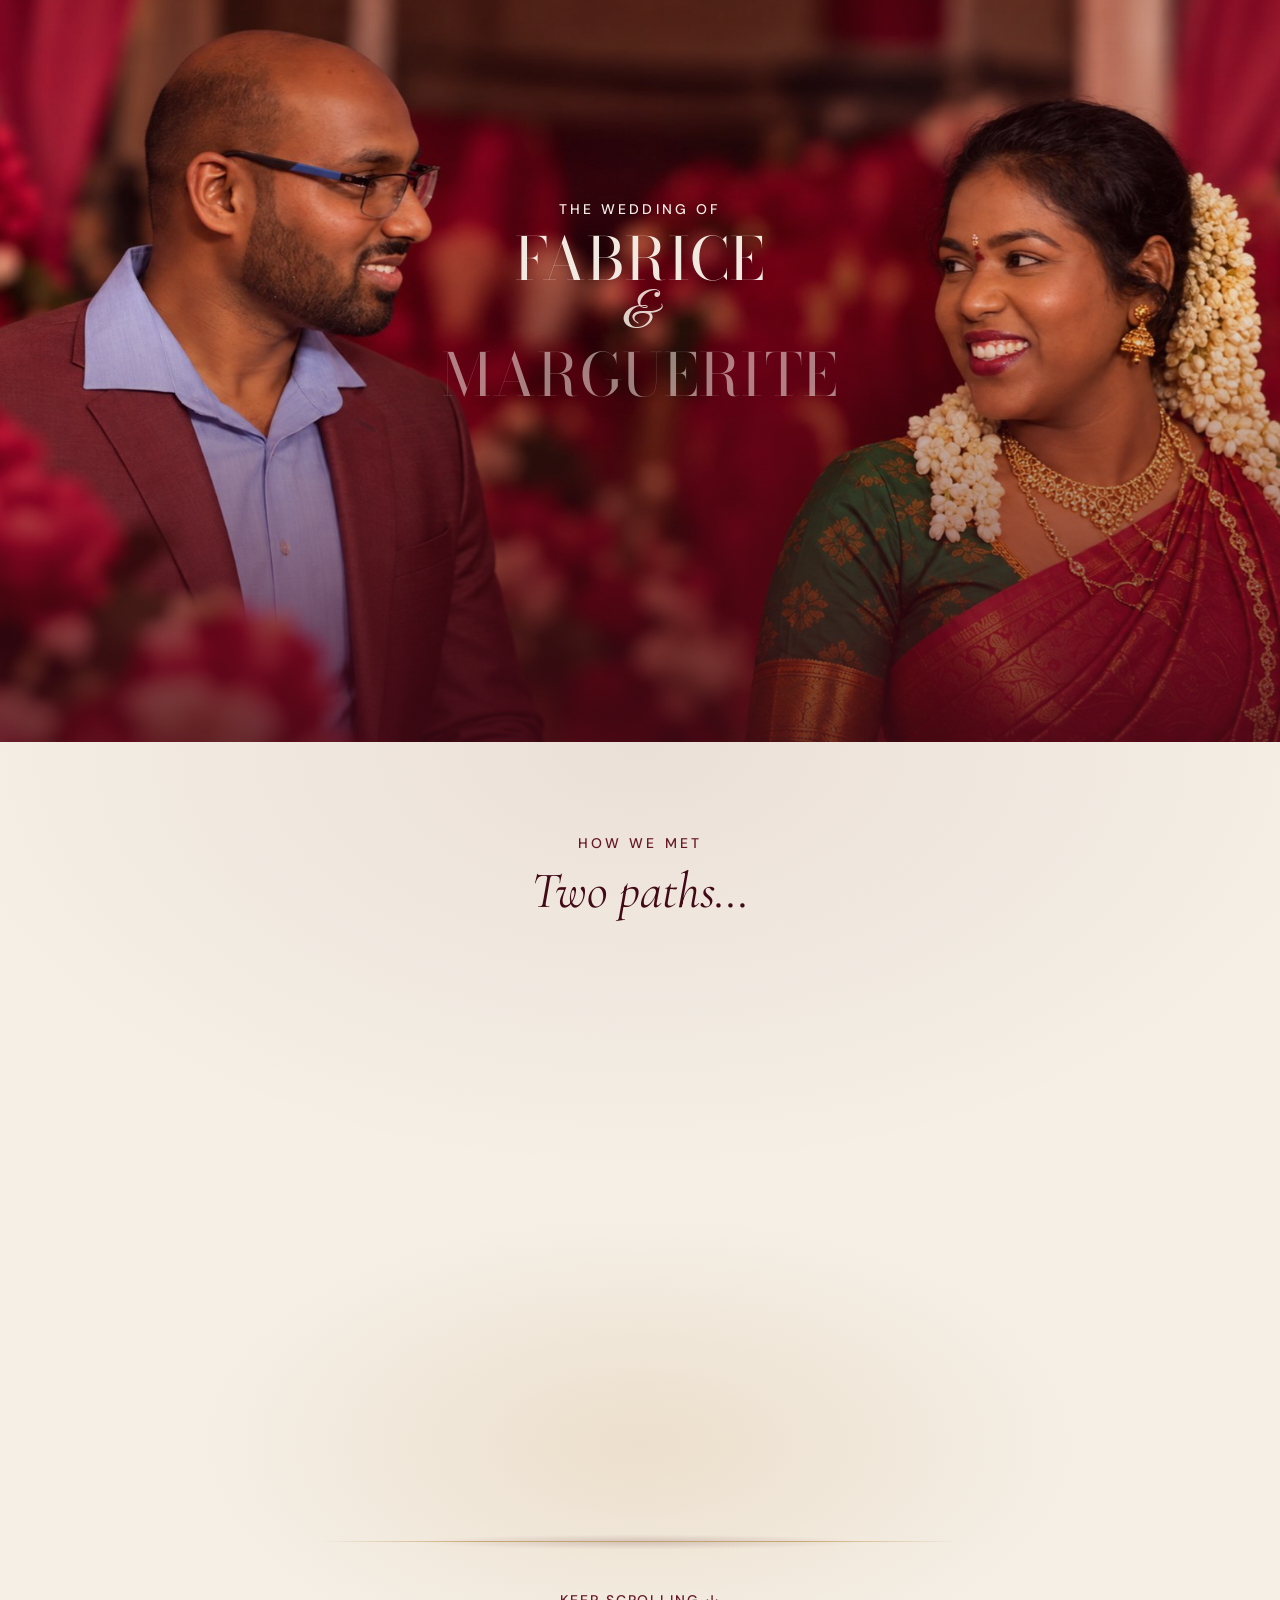
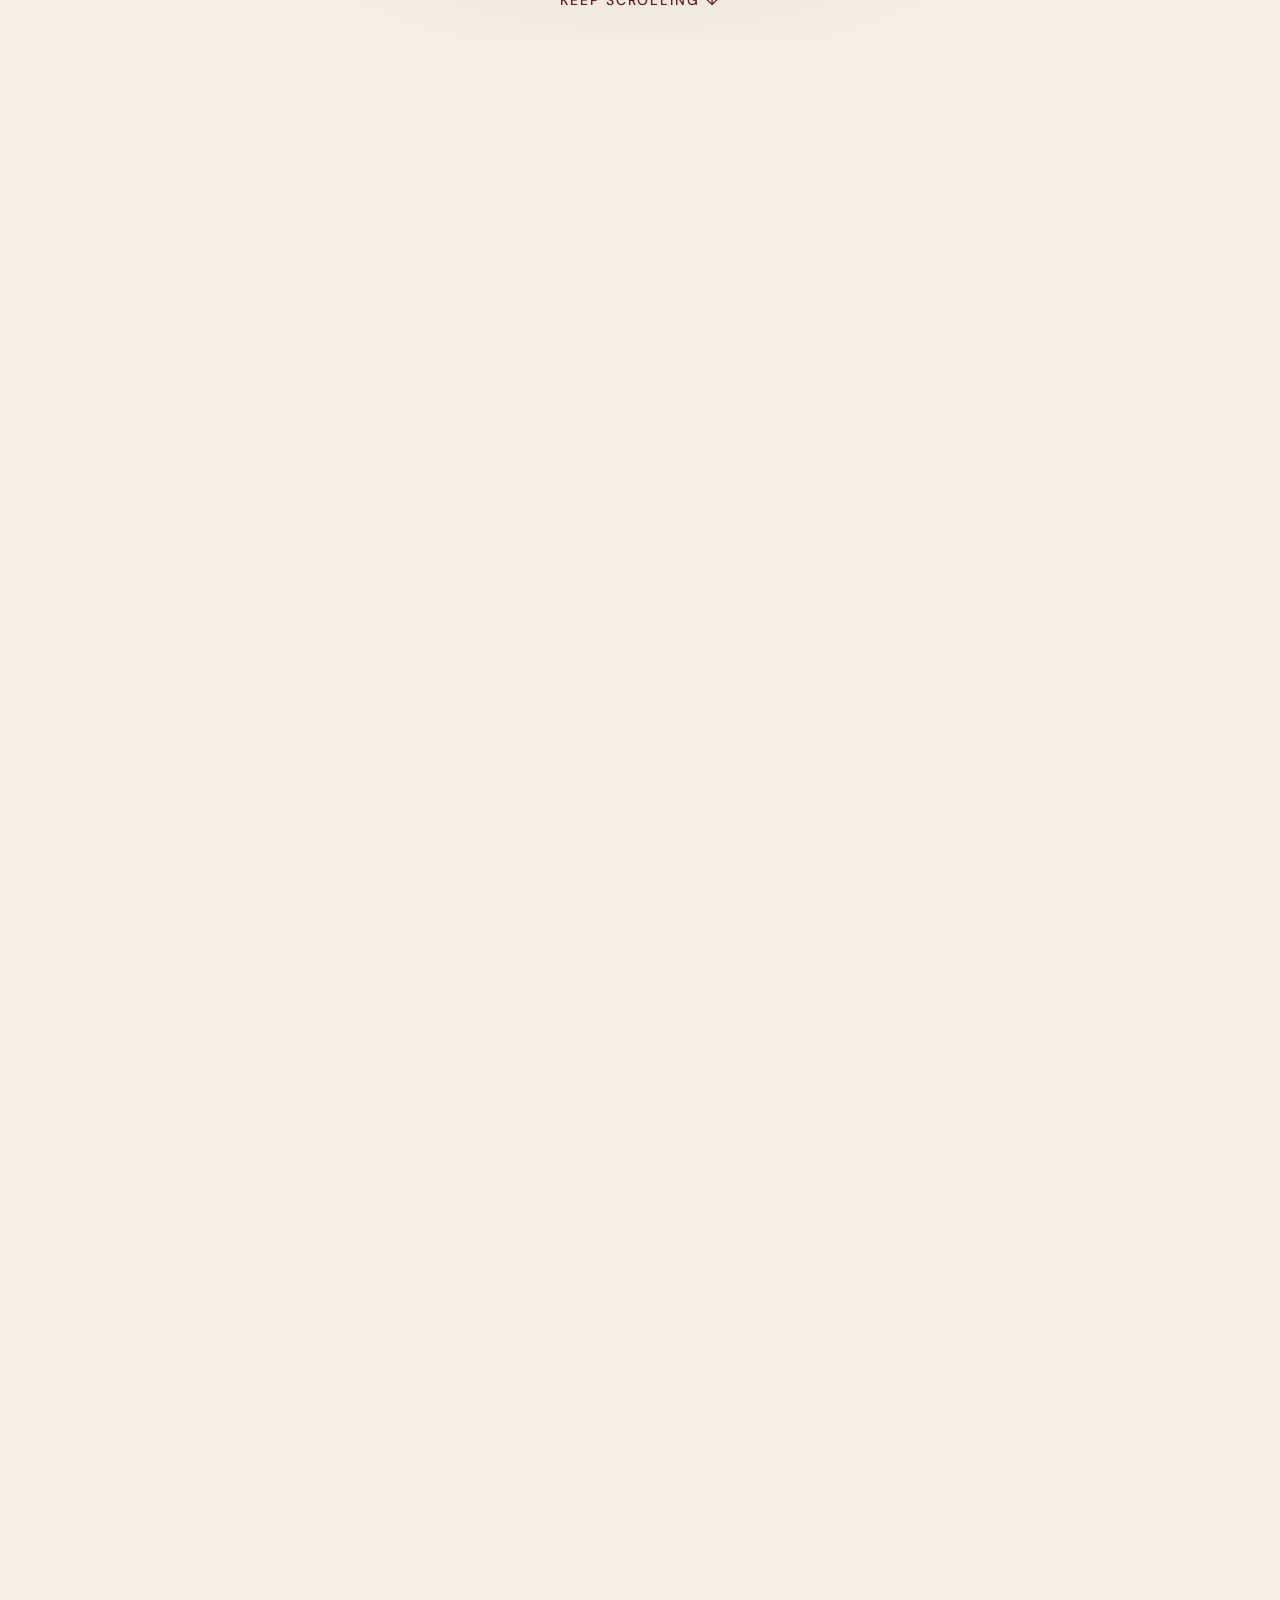
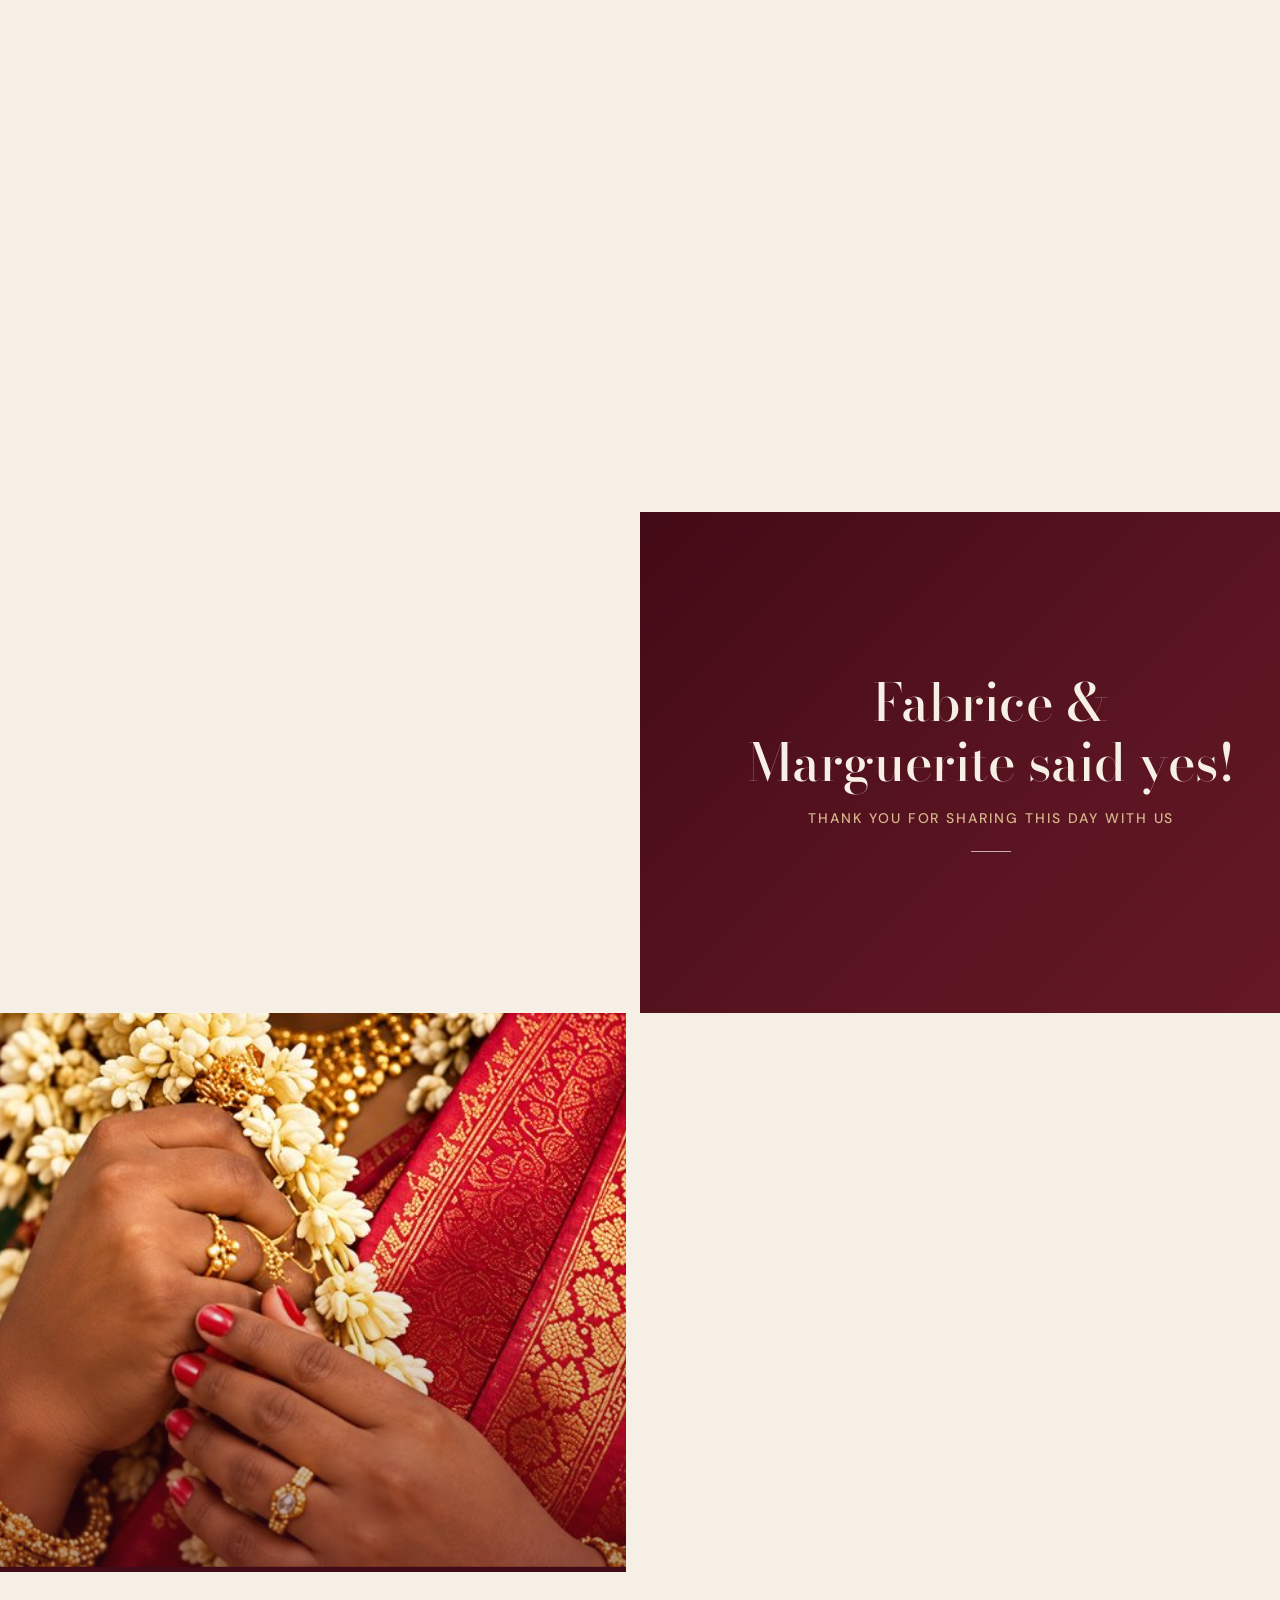
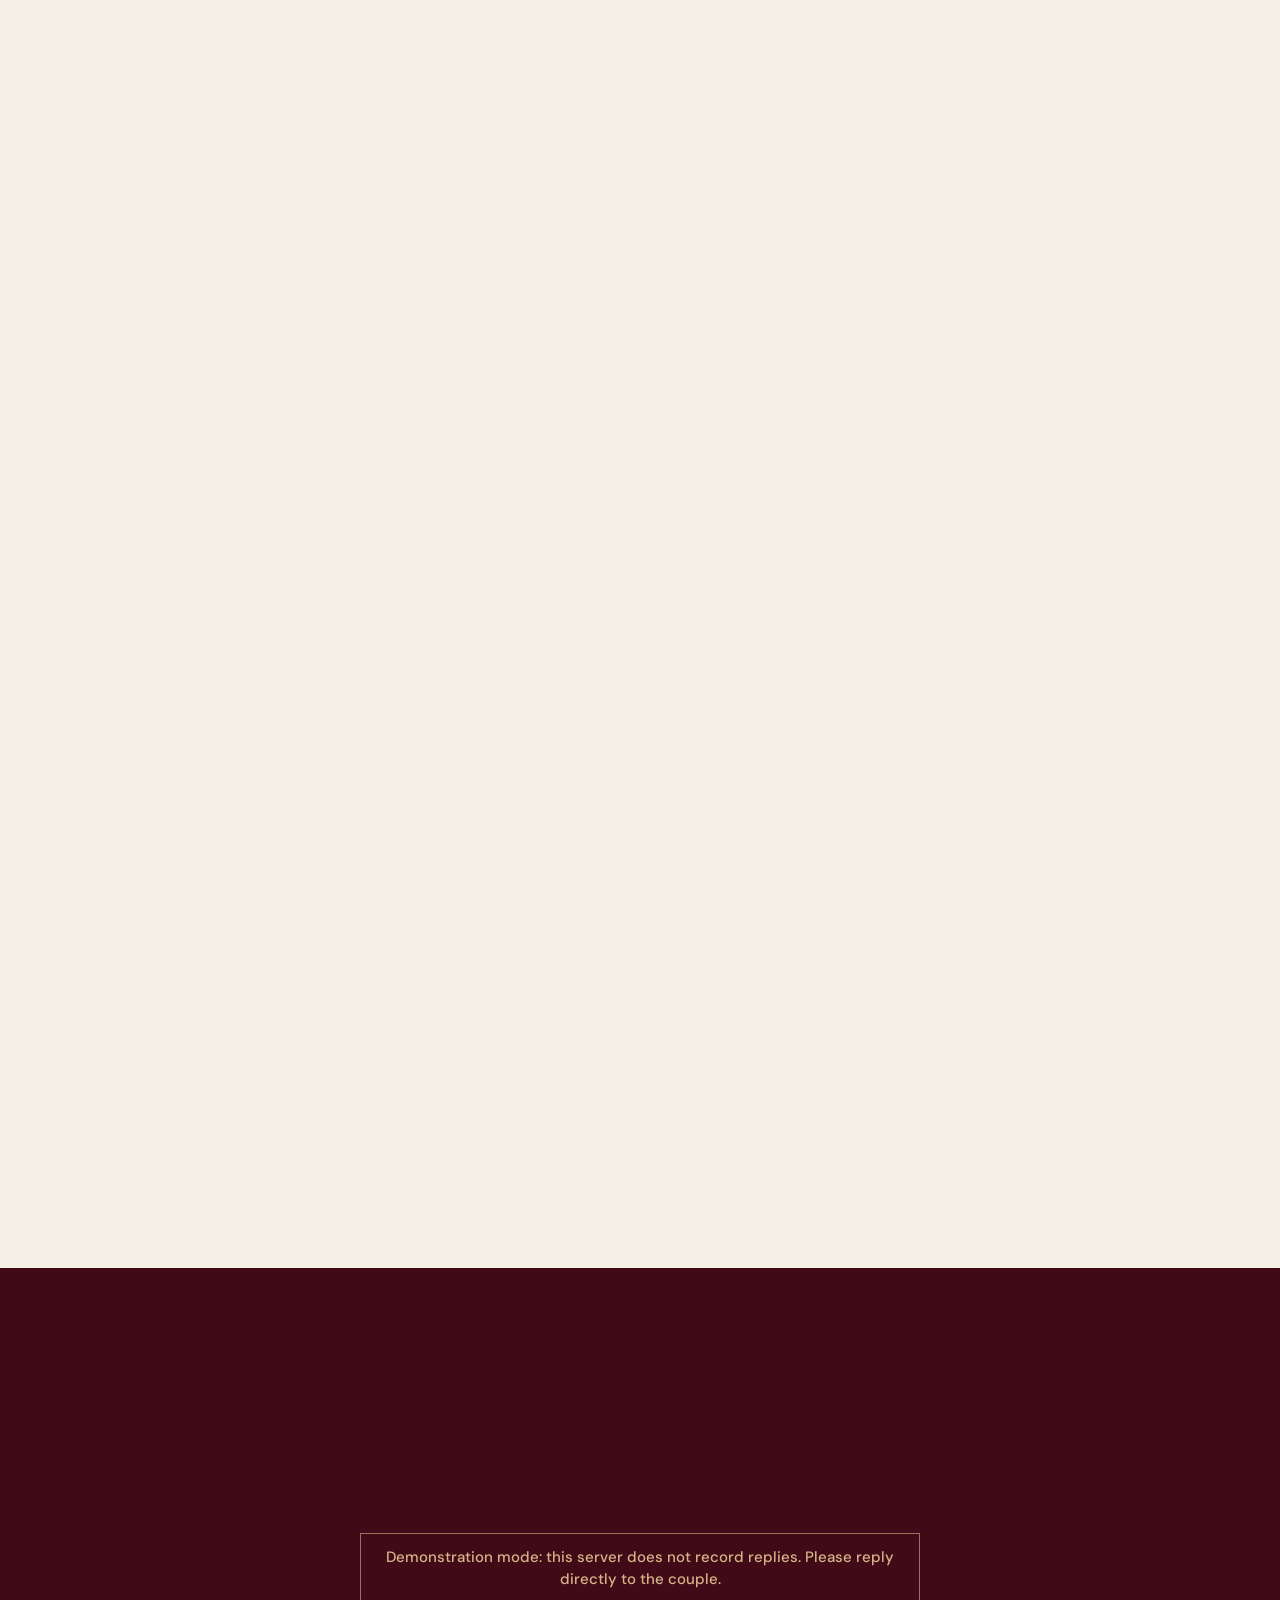
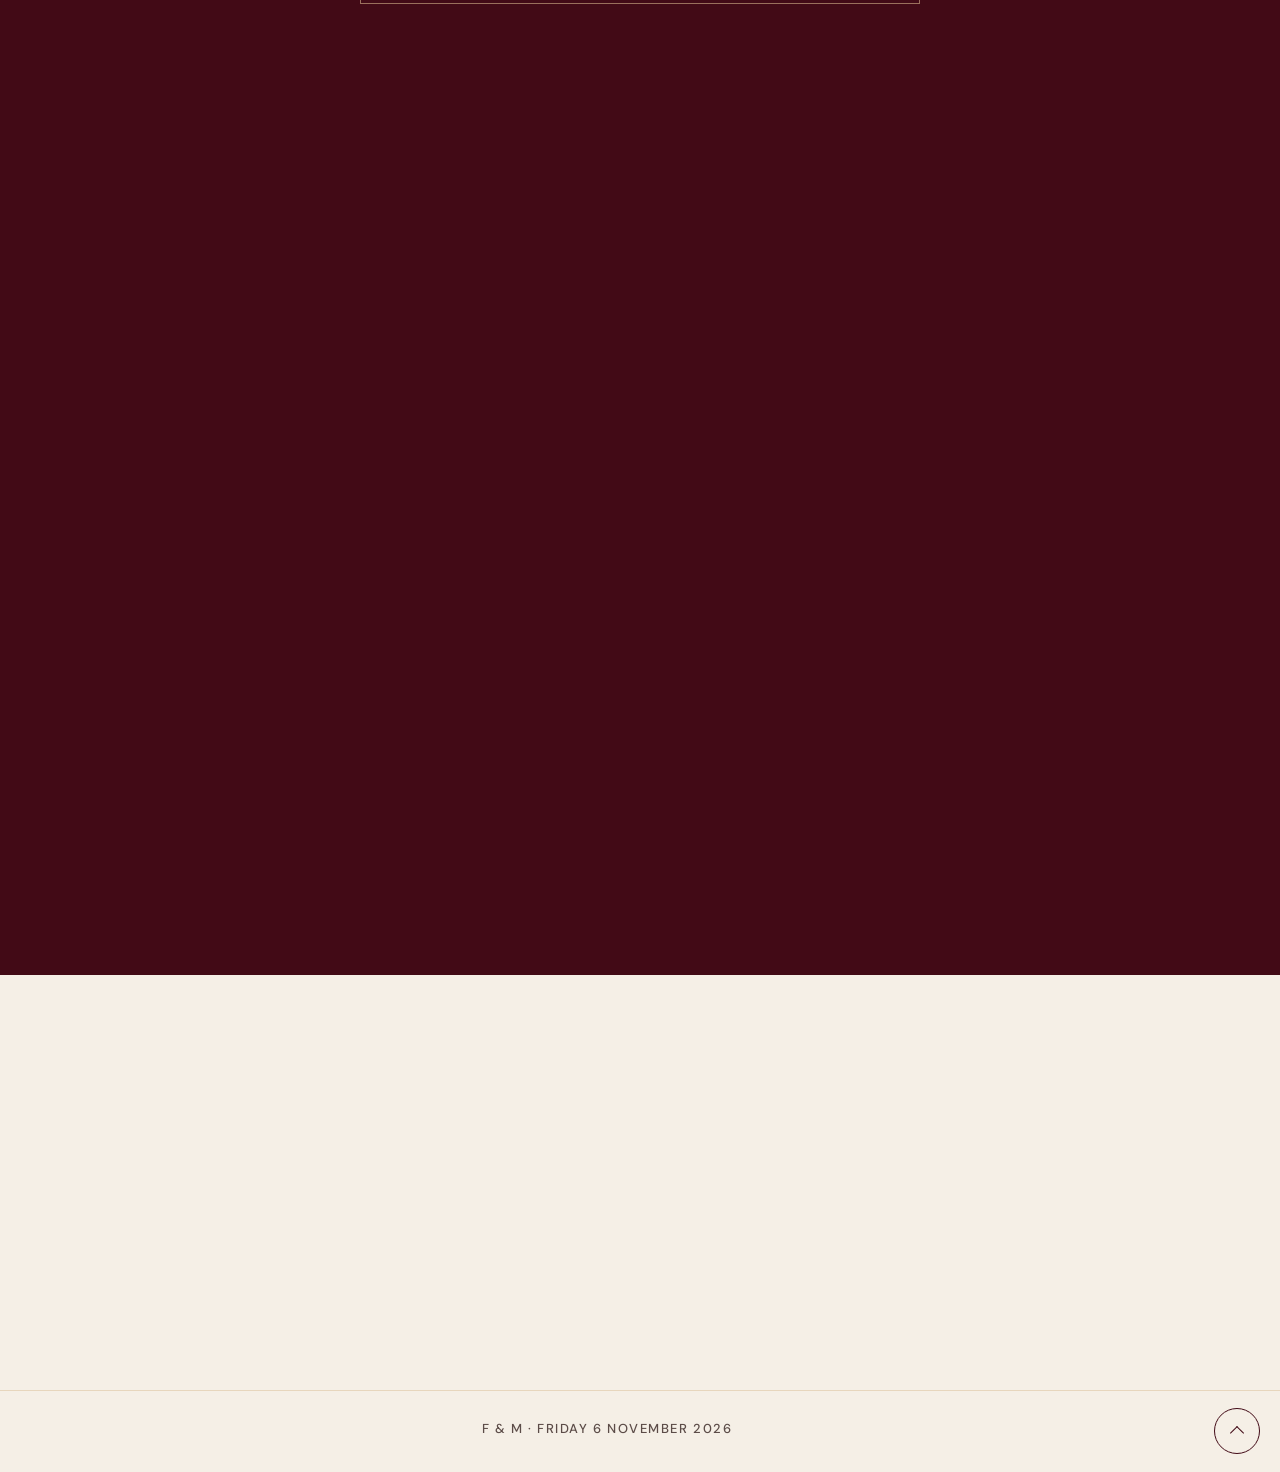
==== commit fcc04088: "Rechargement : la page revient là où l'on était Position notée dans sessionStorage et rétablie après" ====
--- a/index.html
+++ b/index.html
@@ -30,15 +30,15 @@
   <link rel="preload" href="polices/bodoni-moda-latin.woff2" as="font" type="font/woff2" crossorigin>
   <link rel="preload" href="polices/dm-sans-latin.woff2" as="font" type="font/woff2" crossorigin>
   <link rel="preload" href="polices/great-vibes-latin.woff2" as="font" type="font/woff2" crossorigin>
-  <link rel="stylesheet" href="css/polices.css?v=20261025r">
-  <link rel="stylesheet" href="css/style.css?v=20261025r">
-  <script src="js/tete.js?v=20261025r"></script>
+  <link rel="stylesheet" href="css/polices.css?v=20261025s">
+  <link rel="stylesheet" href="css/style.css?v=20261025s">
+  <script src="js/tete.js?v=20261025s"></script>
   <script src="vendor/gsap.min.js" defer></script>
   <script src="vendor/ScrollTrigger.min.js" defer></script>
-  <script src="js/config.js?v=20261025r" defer></script>
-  <script src="js/langues.js?v=20261025r" defer></script>
-  <script src="js/main.js?v=20261025r" defer></script>
-  <script src="js/rencontre.js?v=20261025r" defer></script>
+  <script src="js/config.js?v=20261025s" defer></script>
+  <script src="js/langues.js?v=20261025s" defer></script>
+  <script src="js/main.js?v=20261025s" defer></script>
+  <script src="js/rencontre.js?v=20261025s" defer></script>
 </head>
 <body>
 <a class="saut" href="#histoire">Aller au contenu</a>
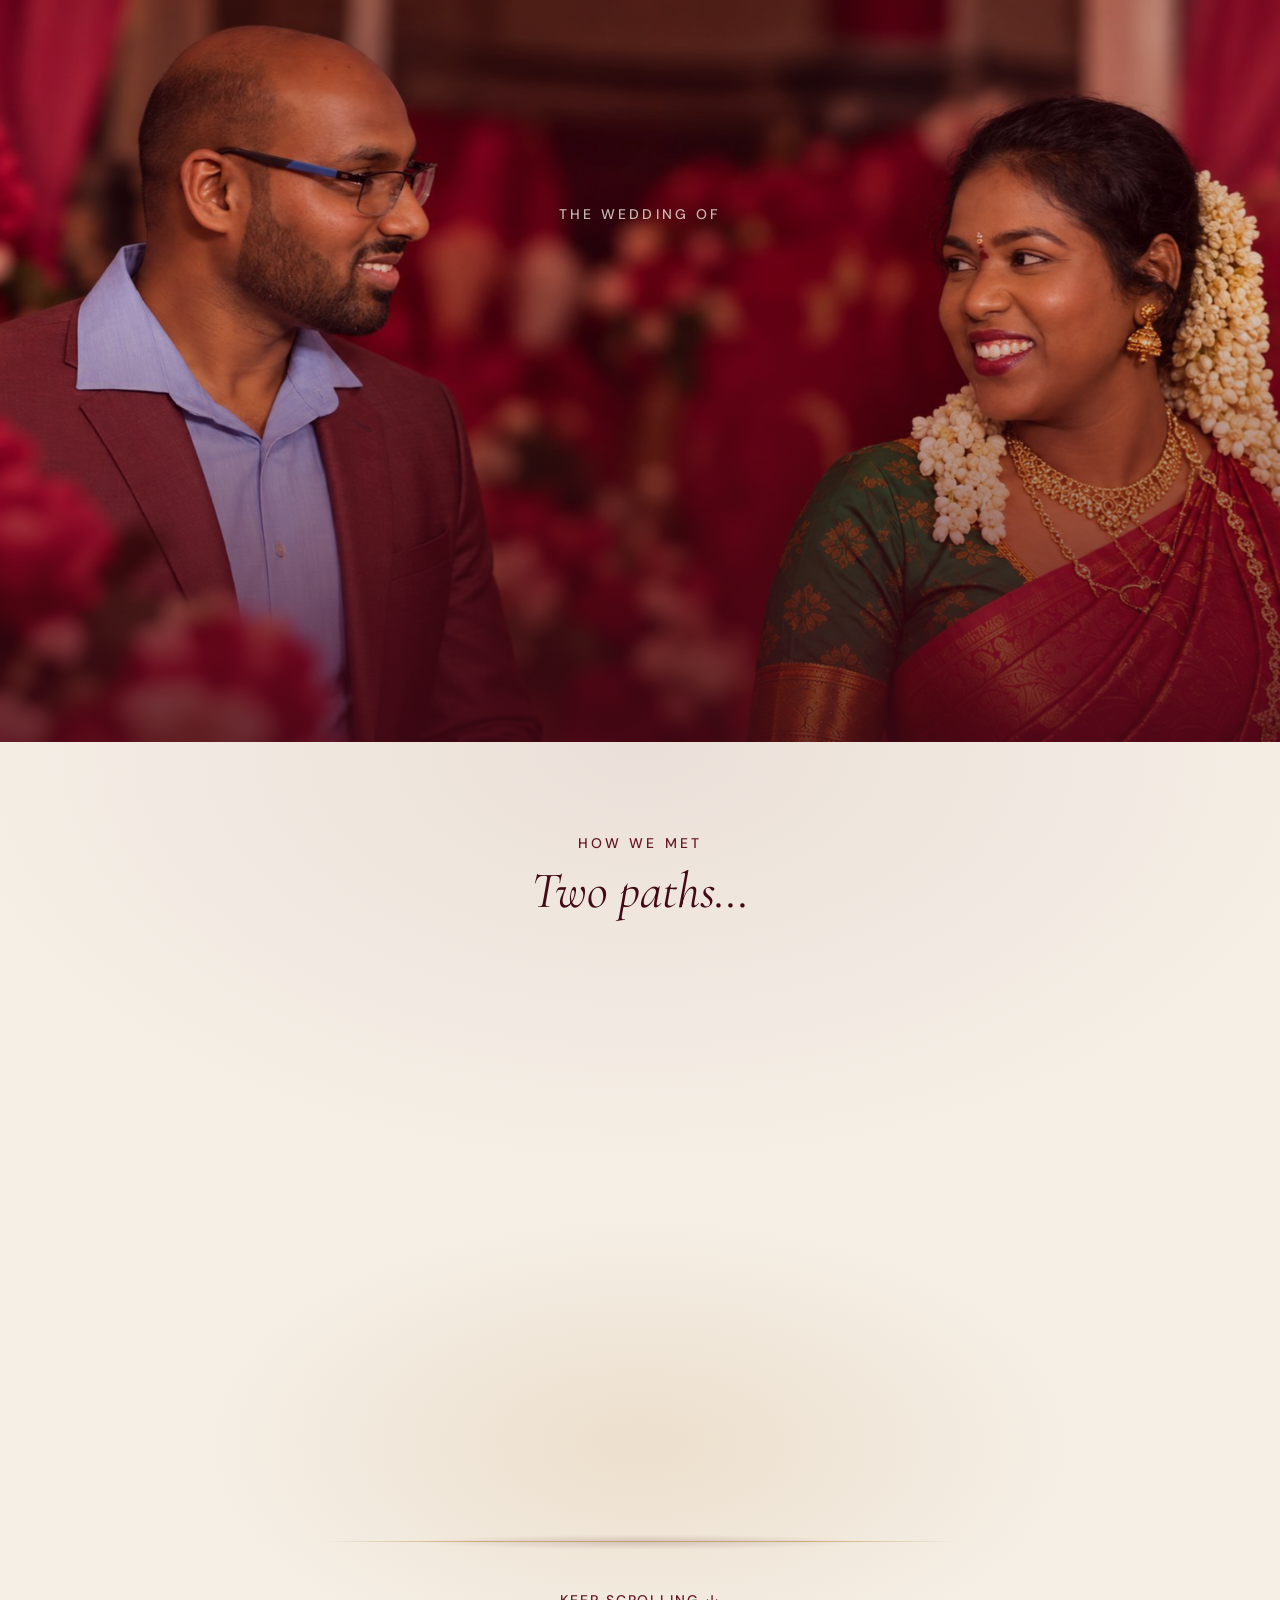
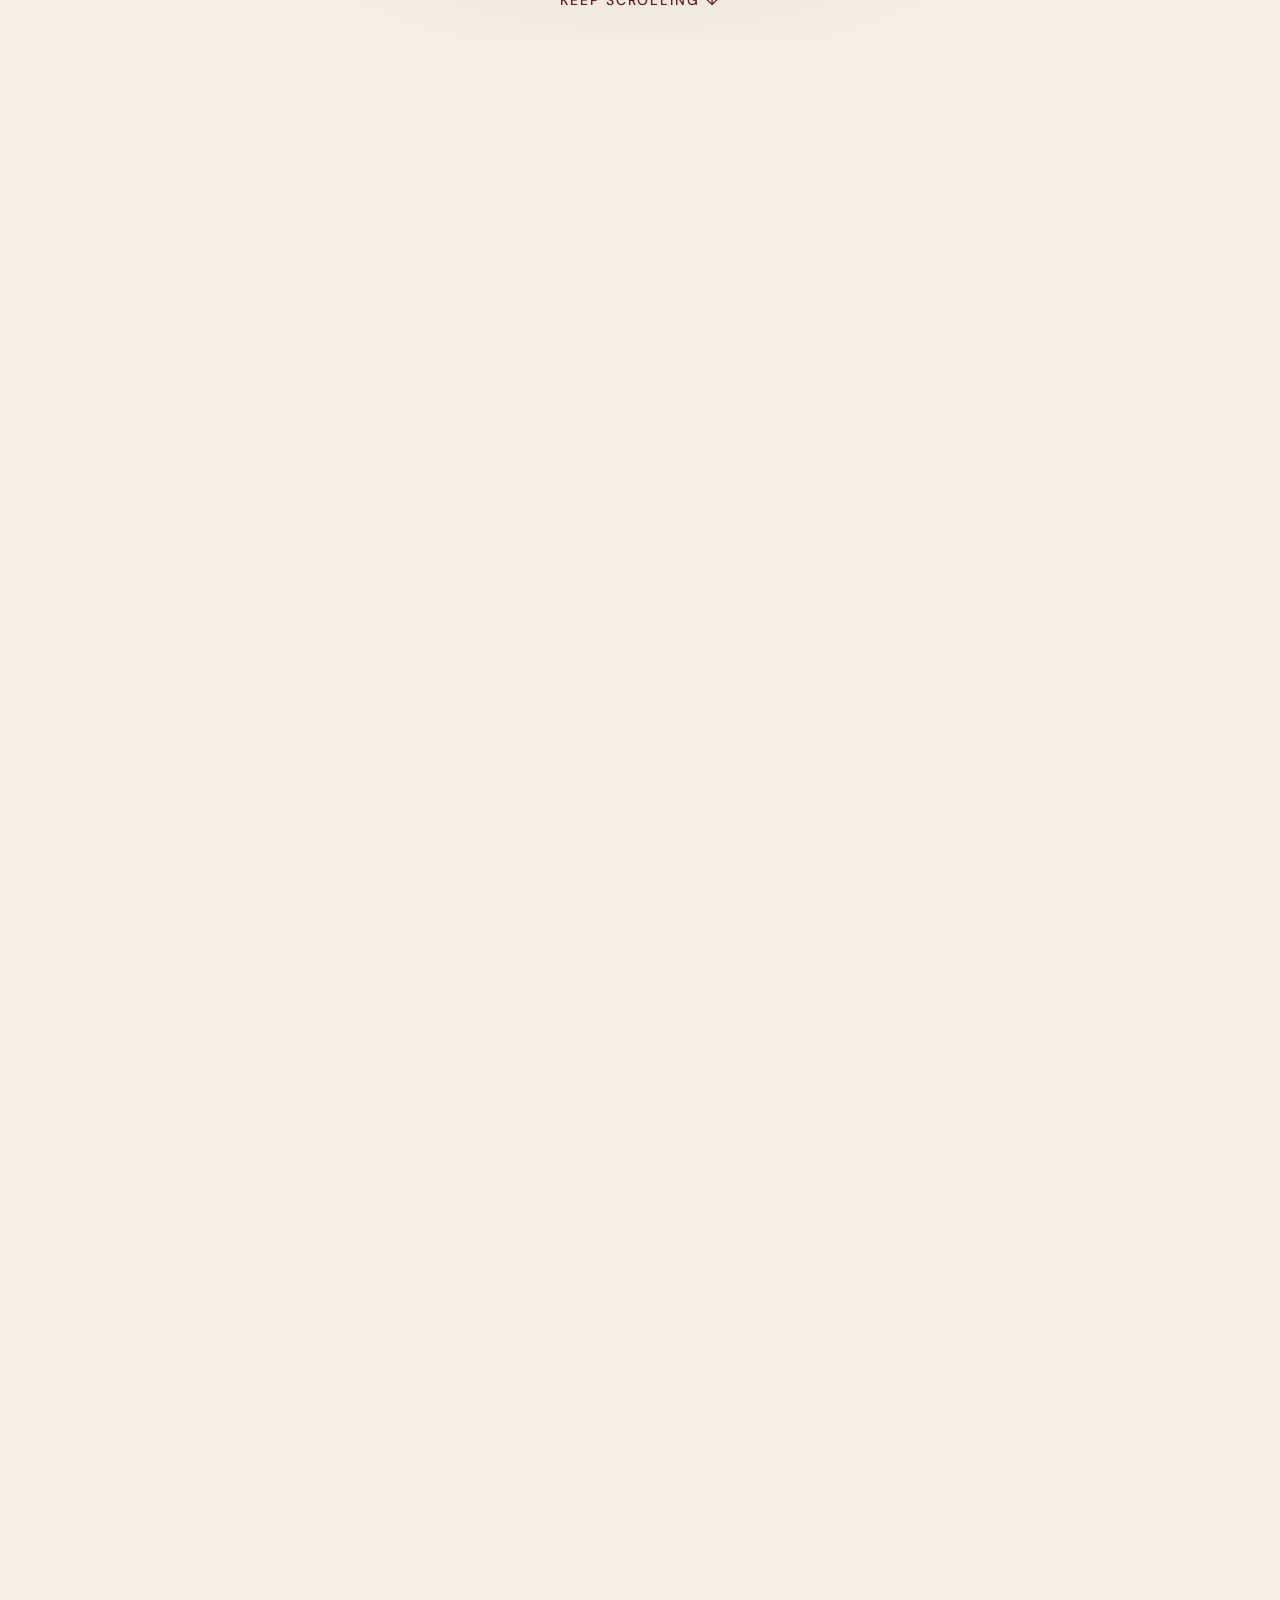
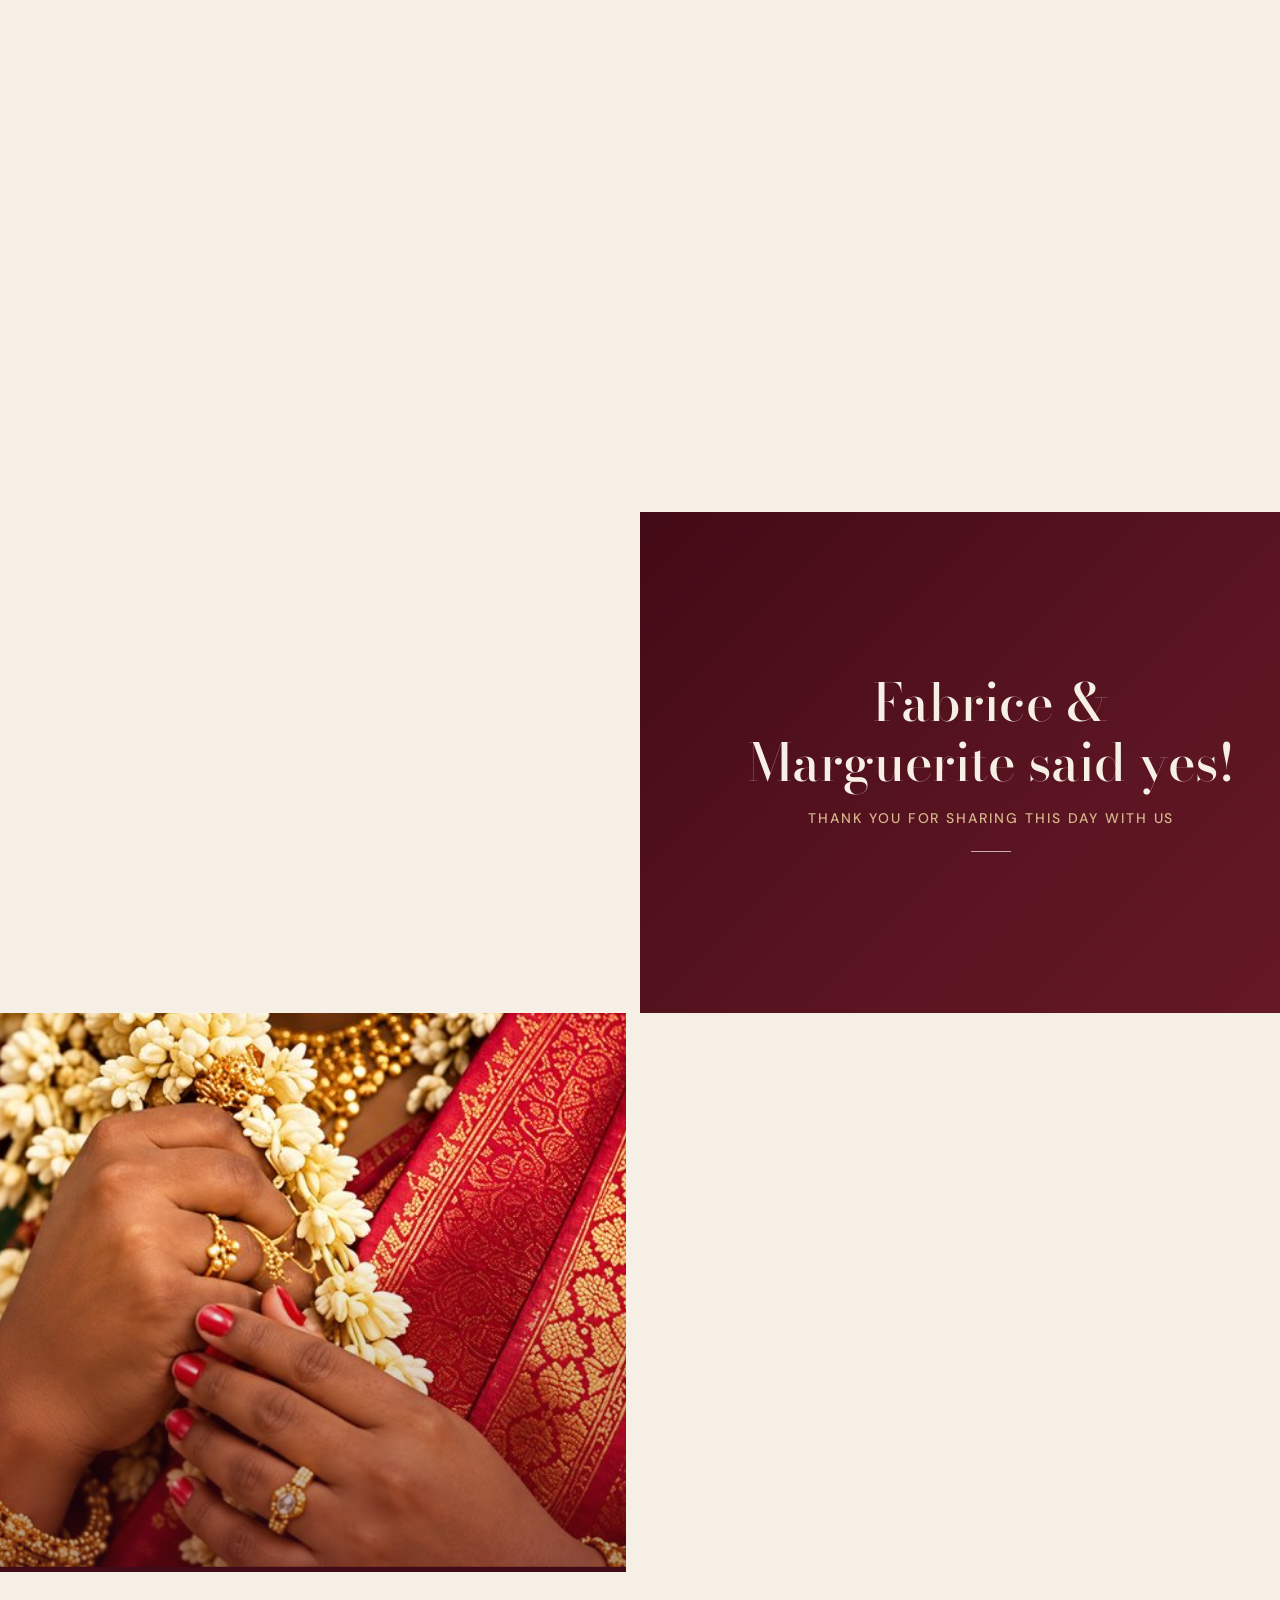
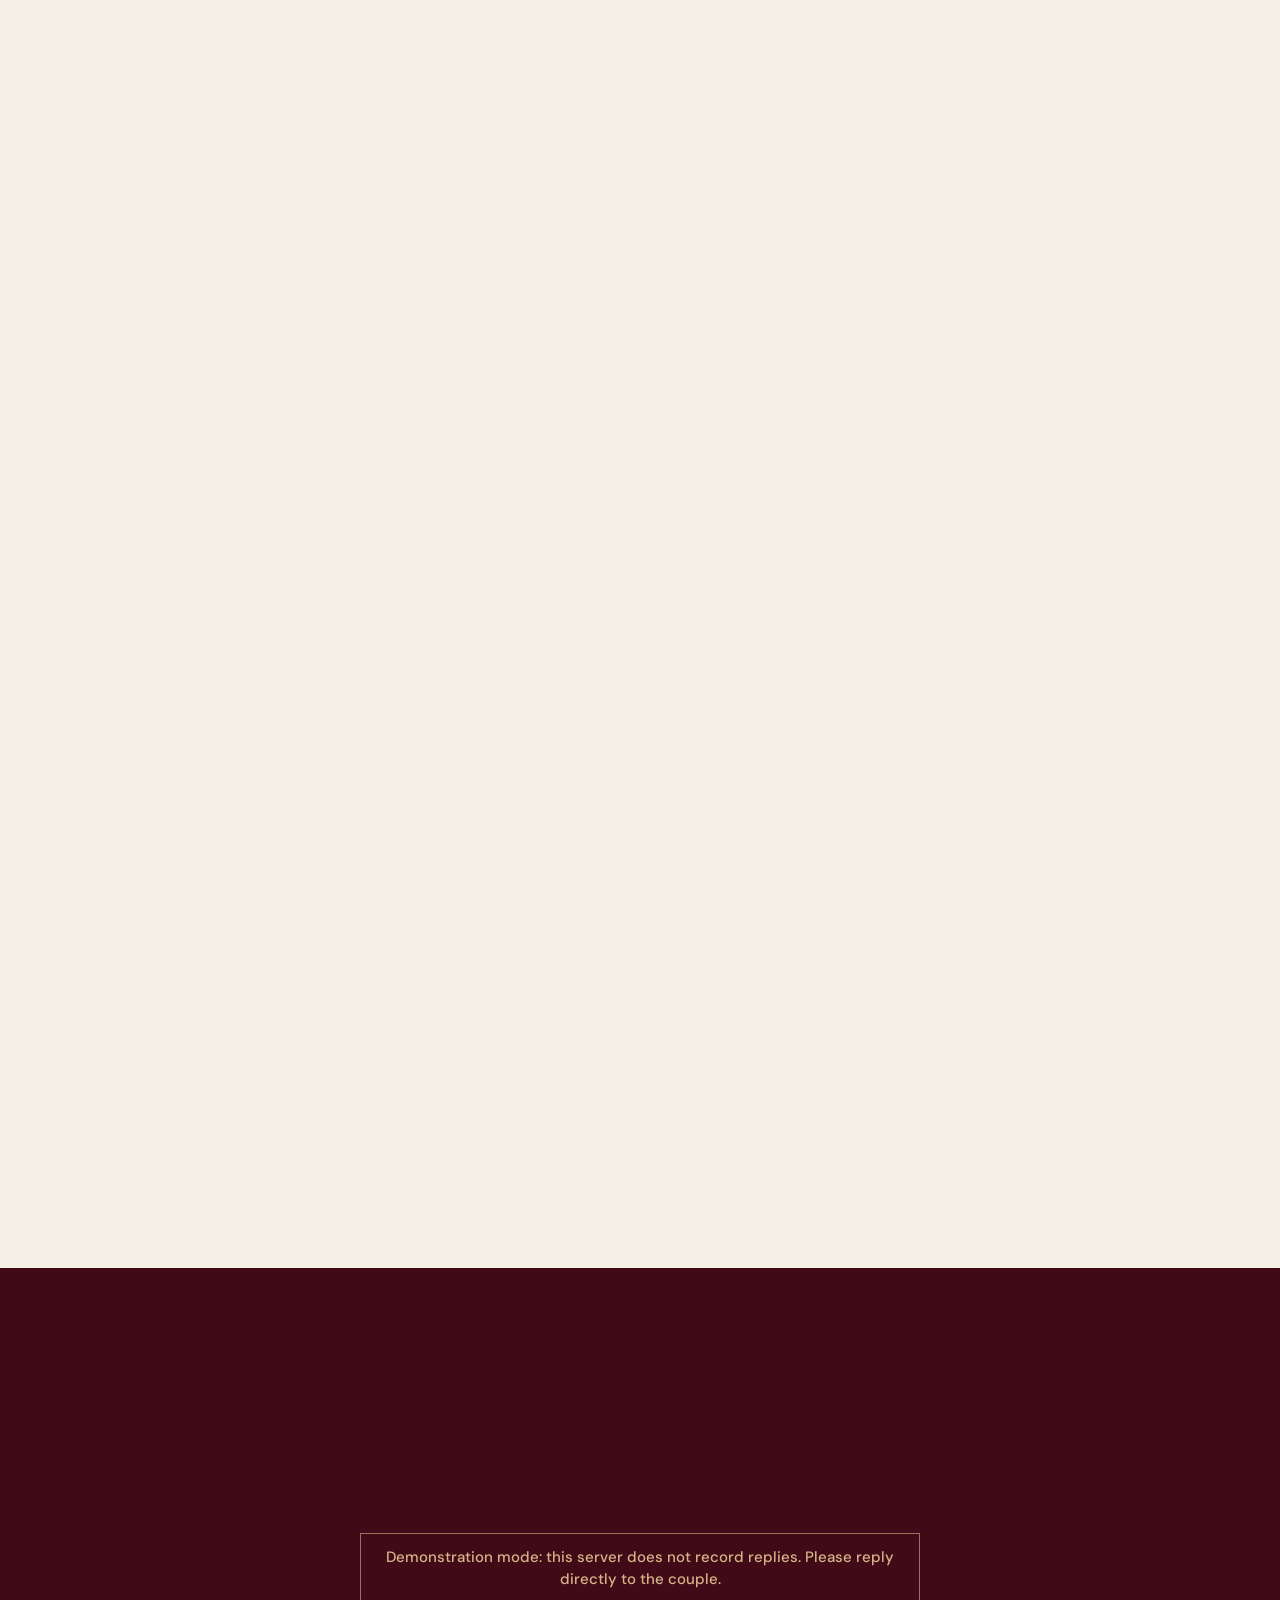
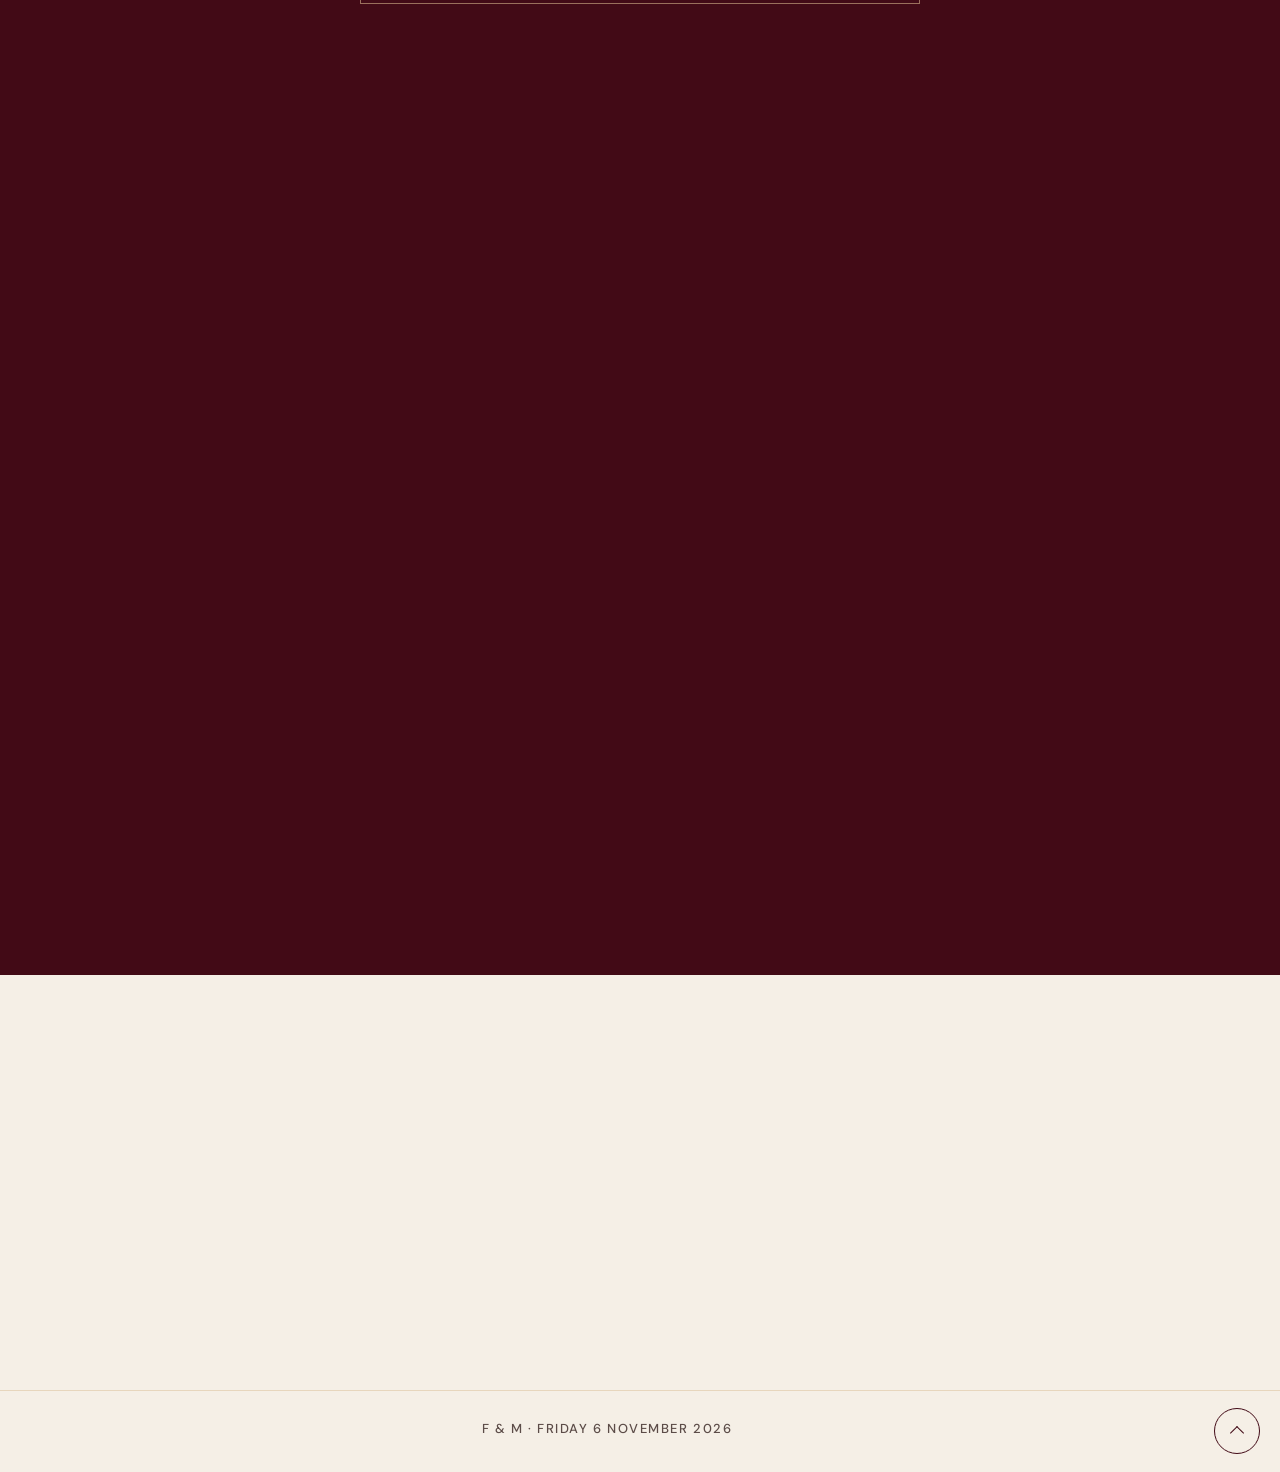
==== commit 92fa0fca: "Notre rencontre : Marguerite marche en sari rose et or, comme dans les poses finales Les proportions" ====
--- a/index.html
+++ b/index.html
@@ -30,15 +30,15 @@
   <link rel="preload" href="polices/bodoni-moda-latin.woff2" as="font" type="font/woff2" crossorigin>
   <link rel="preload" href="polices/dm-sans-latin.woff2" as="font" type="font/woff2" crossorigin>
   <link rel="preload" href="polices/great-vibes-latin.woff2" as="font" type="font/woff2" crossorigin>
-  <link rel="stylesheet" href="css/polices.css?v=20261025s">
-  <link rel="stylesheet" href="css/style.css?v=20261025s">
-  <script src="js/tete.js?v=20261025s"></script>
+  <link rel="stylesheet" href="css/polices.css?v=20261025t">
+  <link rel="stylesheet" href="css/style.css?v=20261025t">
+  <script src="js/tete.js?v=20261025t"></script>
   <script src="vendor/gsap.min.js" defer></script>
   <script src="vendor/ScrollTrigger.min.js" defer></script>
-  <script src="js/config.js?v=20261025s" defer></script>
-  <script src="js/langues.js?v=20261025s" defer></script>
-  <script src="js/main.js?v=20261025s" defer></script>
-  <script src="js/rencontre.js?v=20261025s" defer></script>
+  <script src="js/config.js?v=20261025t" defer></script>
+  <script src="js/langues.js?v=20261025t" defer></script>
+  <script src="js/main.js?v=20261025t" defer></script>
+  <script src="js/rencontre.js?v=20261025t" defer></script>
 </head>
 <body>
 <a class="saut" href="#histoire">Aller au contenu</a>
@@ -125,12 +125,12 @@
         <img class="rencontre__image" data-pas src="images/rencontre/fabrice-pas-6.webp?v=6" width="414" height="690" alt="" decoding="async">
       </div>
       <div class="rencontre__fig rencontre__fig--marguerite" data-marguerite aria-hidden="true">
-        <img class="rencontre__image" data-pas src="images/rencontre/marguerite-pas-1.webp?v=6" width="436" height="668" alt="" decoding="async">
-        <img class="rencontre__image" data-pas src="images/rencontre/marguerite-pas-2.webp?v=6" width="436" height="668" alt="" decoding="async">
-        <img class="rencontre__image" data-pas src="images/rencontre/marguerite-pas-3.webp?v=6" width="436" height="668" alt="" decoding="async">
-        <img class="rencontre__image" data-pas src="images/rencontre/marguerite-pas-4.webp?v=6" width="436" height="668" alt="" decoding="async">
-        <img class="rencontre__image" data-pas src="images/rencontre/marguerite-pas-5.webp?v=6" width="436" height="668" alt="" decoding="async">
-        <img class="rencontre__image" data-pas src="images/rencontre/marguerite-pas-6.webp?v=6" width="436" height="668" alt="" decoding="async">
+        <img class="rencontre__image" data-pas src="images/rencontre/marguerite-pas-1.webp?v=7" width="406" height="641" alt="" decoding="async">
+        <img class="rencontre__image" data-pas src="images/rencontre/marguerite-pas-2.webp?v=7" width="406" height="641" alt="" decoding="async">
+        <img class="rencontre__image" data-pas src="images/rencontre/marguerite-pas-3.webp?v=7" width="406" height="641" alt="" decoding="async">
+        <img class="rencontre__image" data-pas src="images/rencontre/marguerite-pas-4.webp?v=7" width="406" height="641" alt="" decoding="async">
+        <img class="rencontre__image" data-pas src="images/rencontre/marguerite-pas-5.webp?v=7" width="406" height="641" alt="" decoding="async">
+        <img class="rencontre__image" data-pas src="images/rencontre/marguerite-pas-6.webp?v=7" width="406" height="641" alt="" decoding="async">
       </div>
       <img class="rencontre__duo rencontre__duo--ensemble" data-ensemble src="images/rencontre/ensemble.webp" width="743" height="1200" alt="" aria-hidden="true" decoding="async">
       <img class="rencontre__duo rencontre__duo--coeur" data-coeur src="images/rencontre/coeur.webp" width="724" height="1200" alt="Fabrice et Marguerite forment un cœur avec leurs mains" decoding="async">
--- a/css/style.css
+++ b/css/style.css
@@ -393,13 +393,11 @@
 .rencontre__fig { left: 0; opacity: 0; transform-origin: 50% 100%; will-change: transform, opacity; }
 /* Marche image par image : toutes les images d'un personnage ont le même cadre (pieds en bas) ; une seule est visible. */
 .rencontre__fig--fabrice { aspect-ratio: 414 / 690; }
-.rencontre__fig--marguerite { aspect-ratio: 436 / 668; }
+.rencontre__fig--marguerite { aspect-ratio: 406 / 641; }
 .rencontre__image { position: absolute; inset: 0; width: 100%; height: 100%; max-width: none; opacity: 0; }
 .rencontre__image:first-child { opacity: 1; }
 .rencontre__fig--fabrice { z-index: 2; }
-/* Marguerite qui marche : générée avec une tête et un buste plus gros que dans la pose « ensemble » ;
-   on la réduit à 85 % de la hauteur de Fabrice (au lieu de 92,7 %) pour que les volumes concordent. */
-.rencontre__fig--marguerite { z-index: 3; height: calc(var(--h) * .85); }
+.rencontre__fig--marguerite { z-index: 3; height: calc(var(--h) * .927); }
 .rencontre__duo { left: 50%; transform: translateX(-50%); transform-origin: 50% 100%; will-change: opacity, transform; }
 .rencontre__duo--ensemble { z-index: 4; opacity: 0; }
 .rencontre__duo--coeur { z-index: 5; }
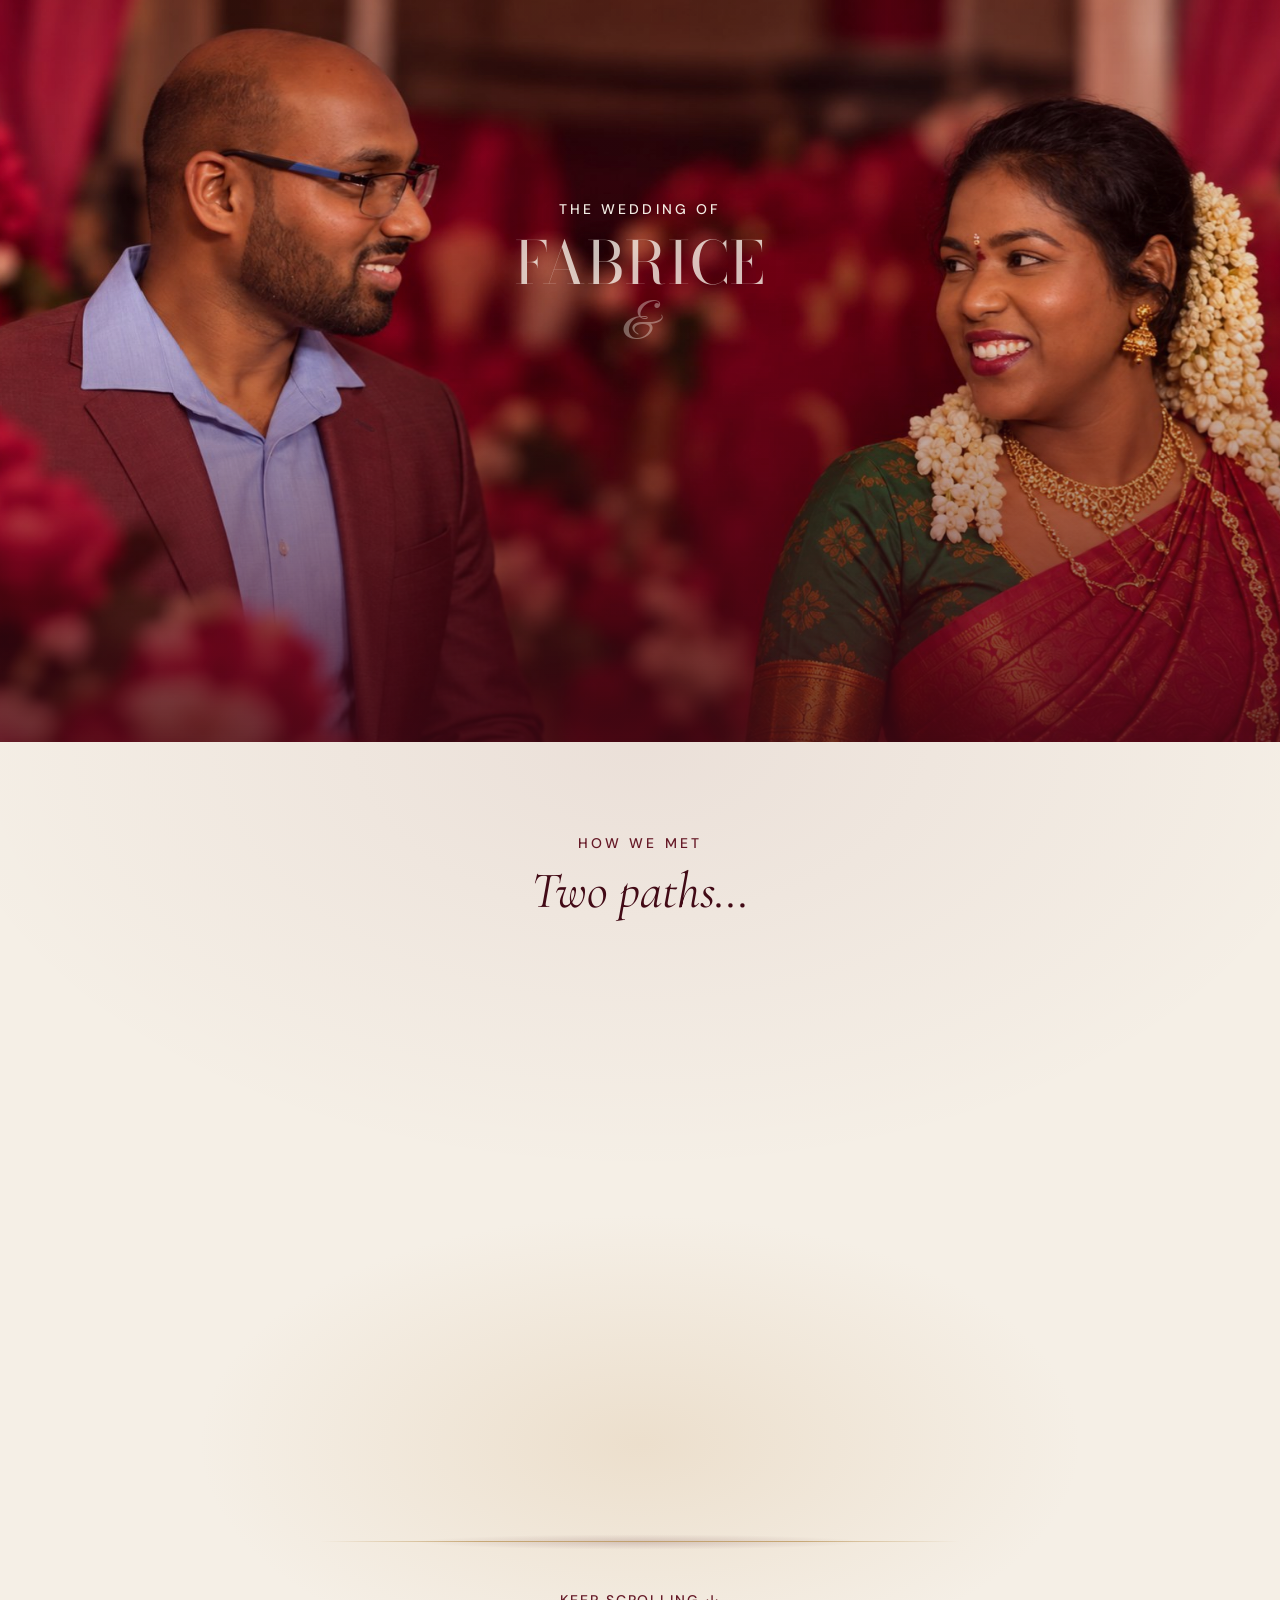
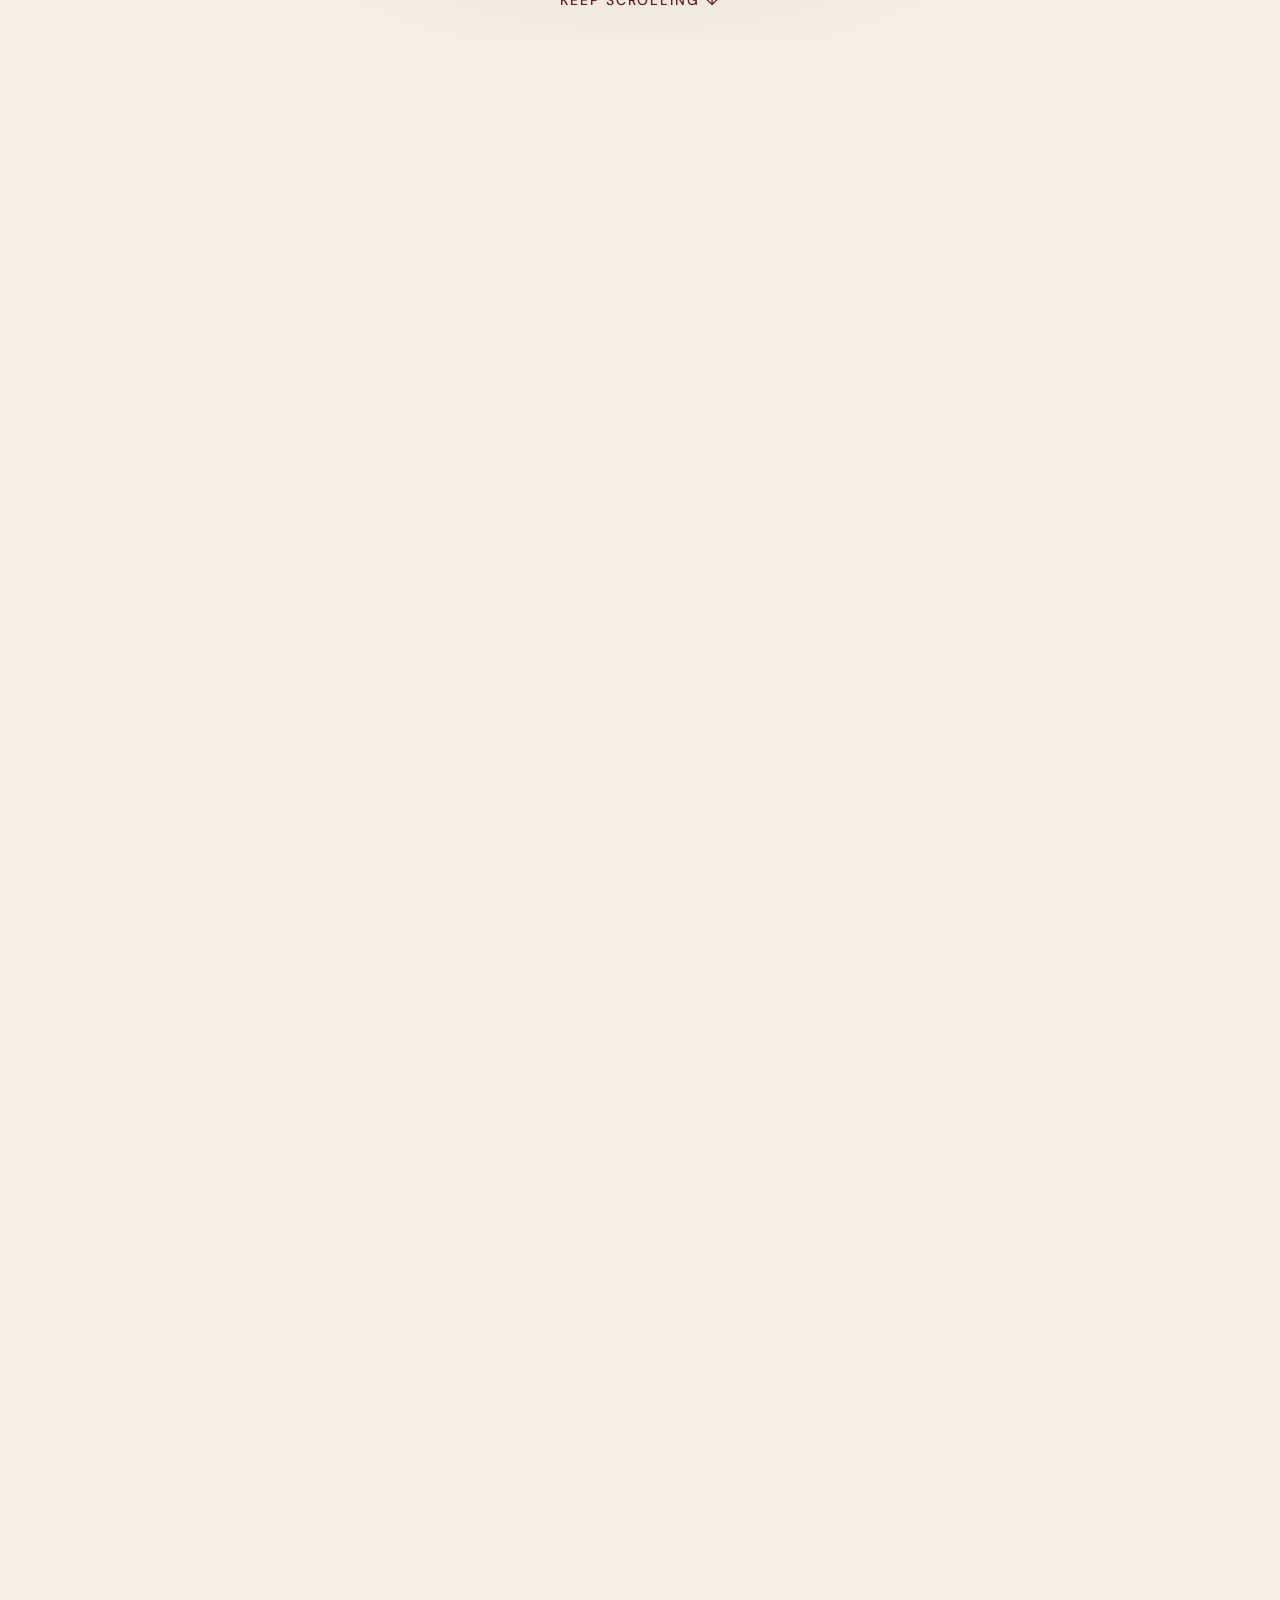
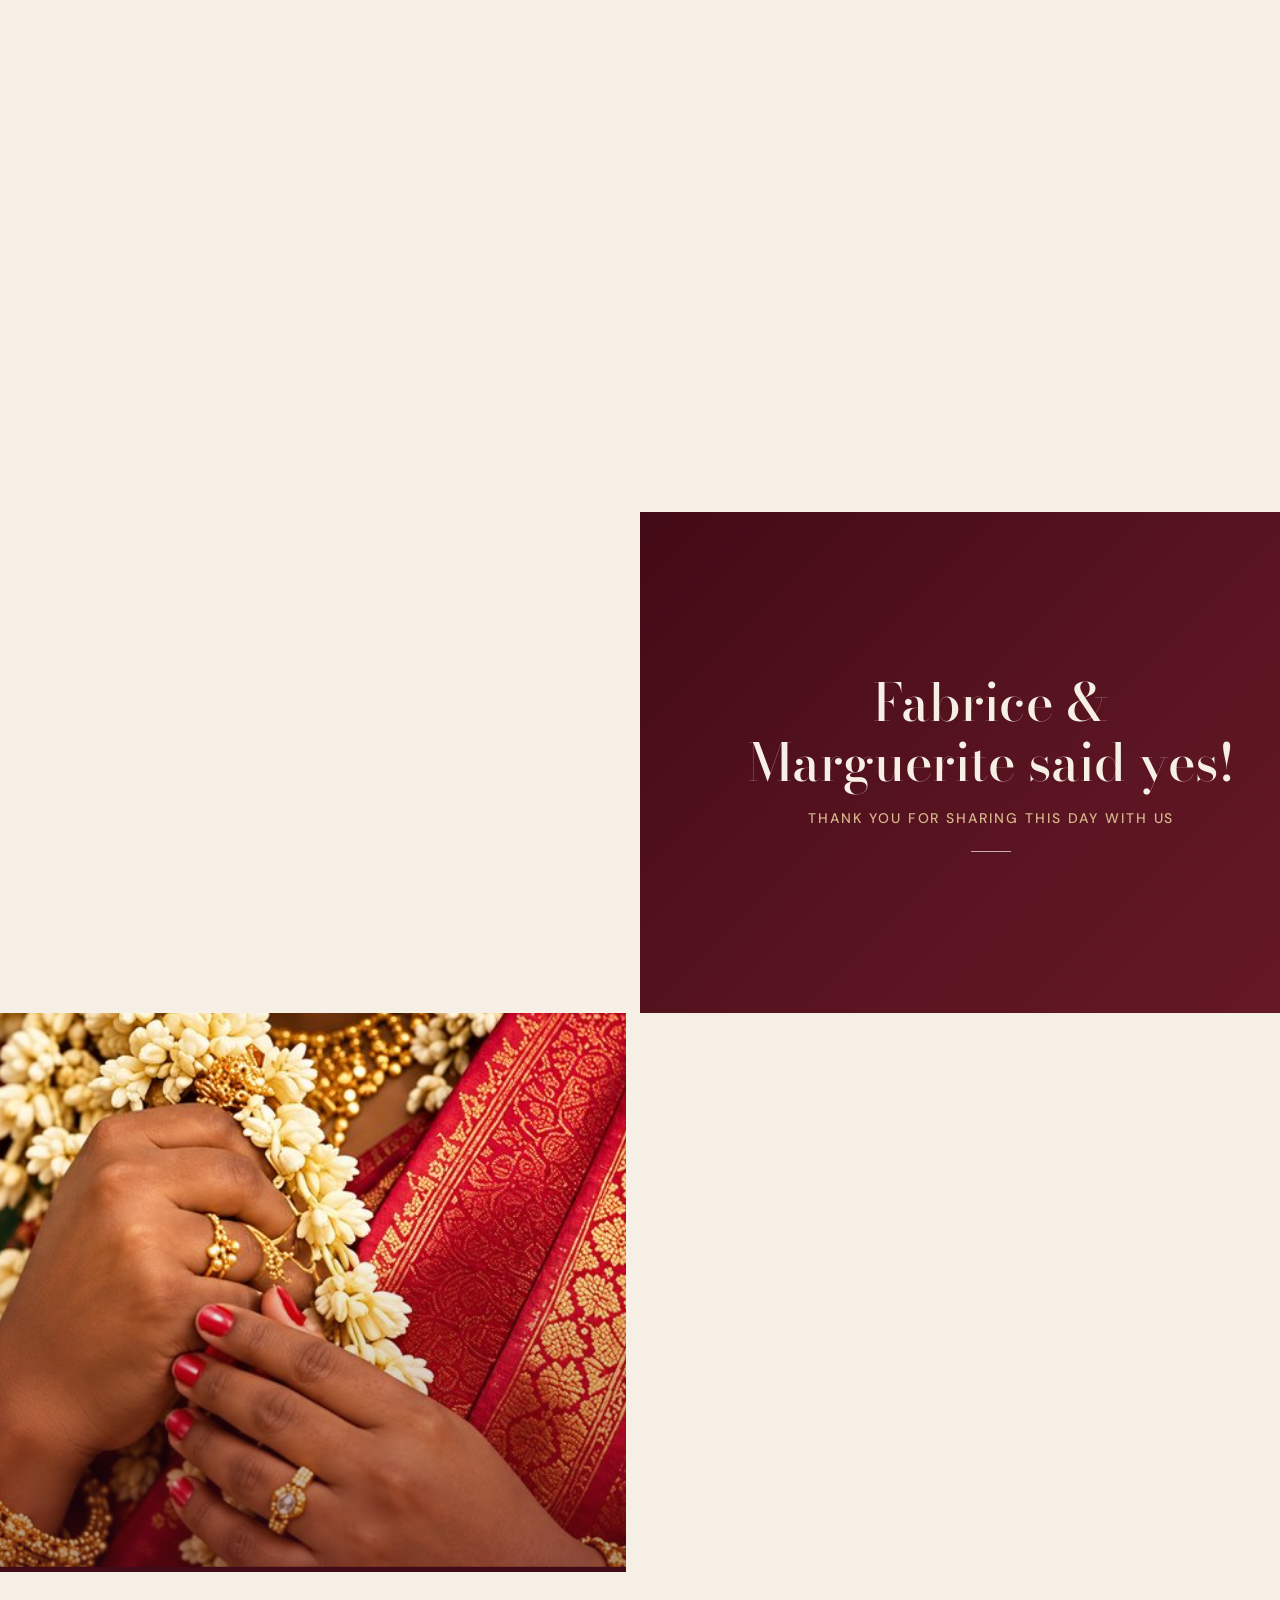
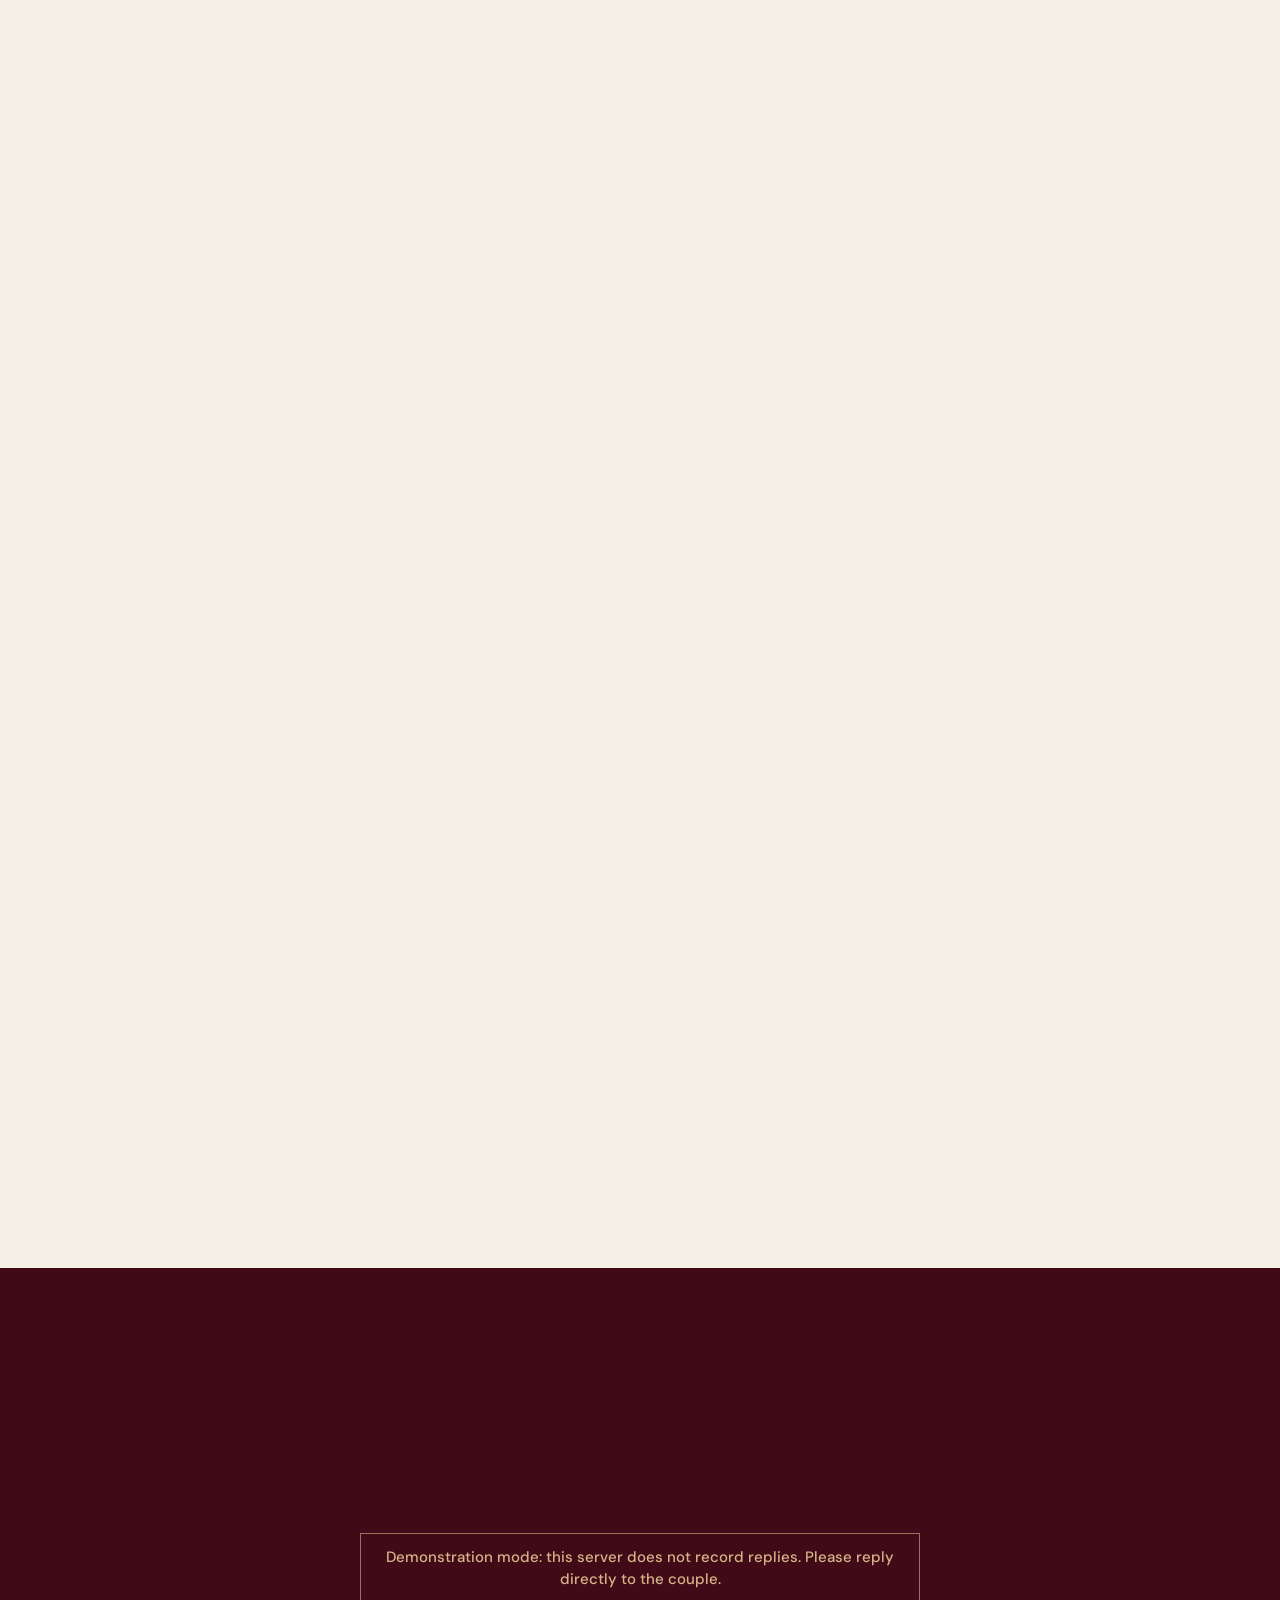
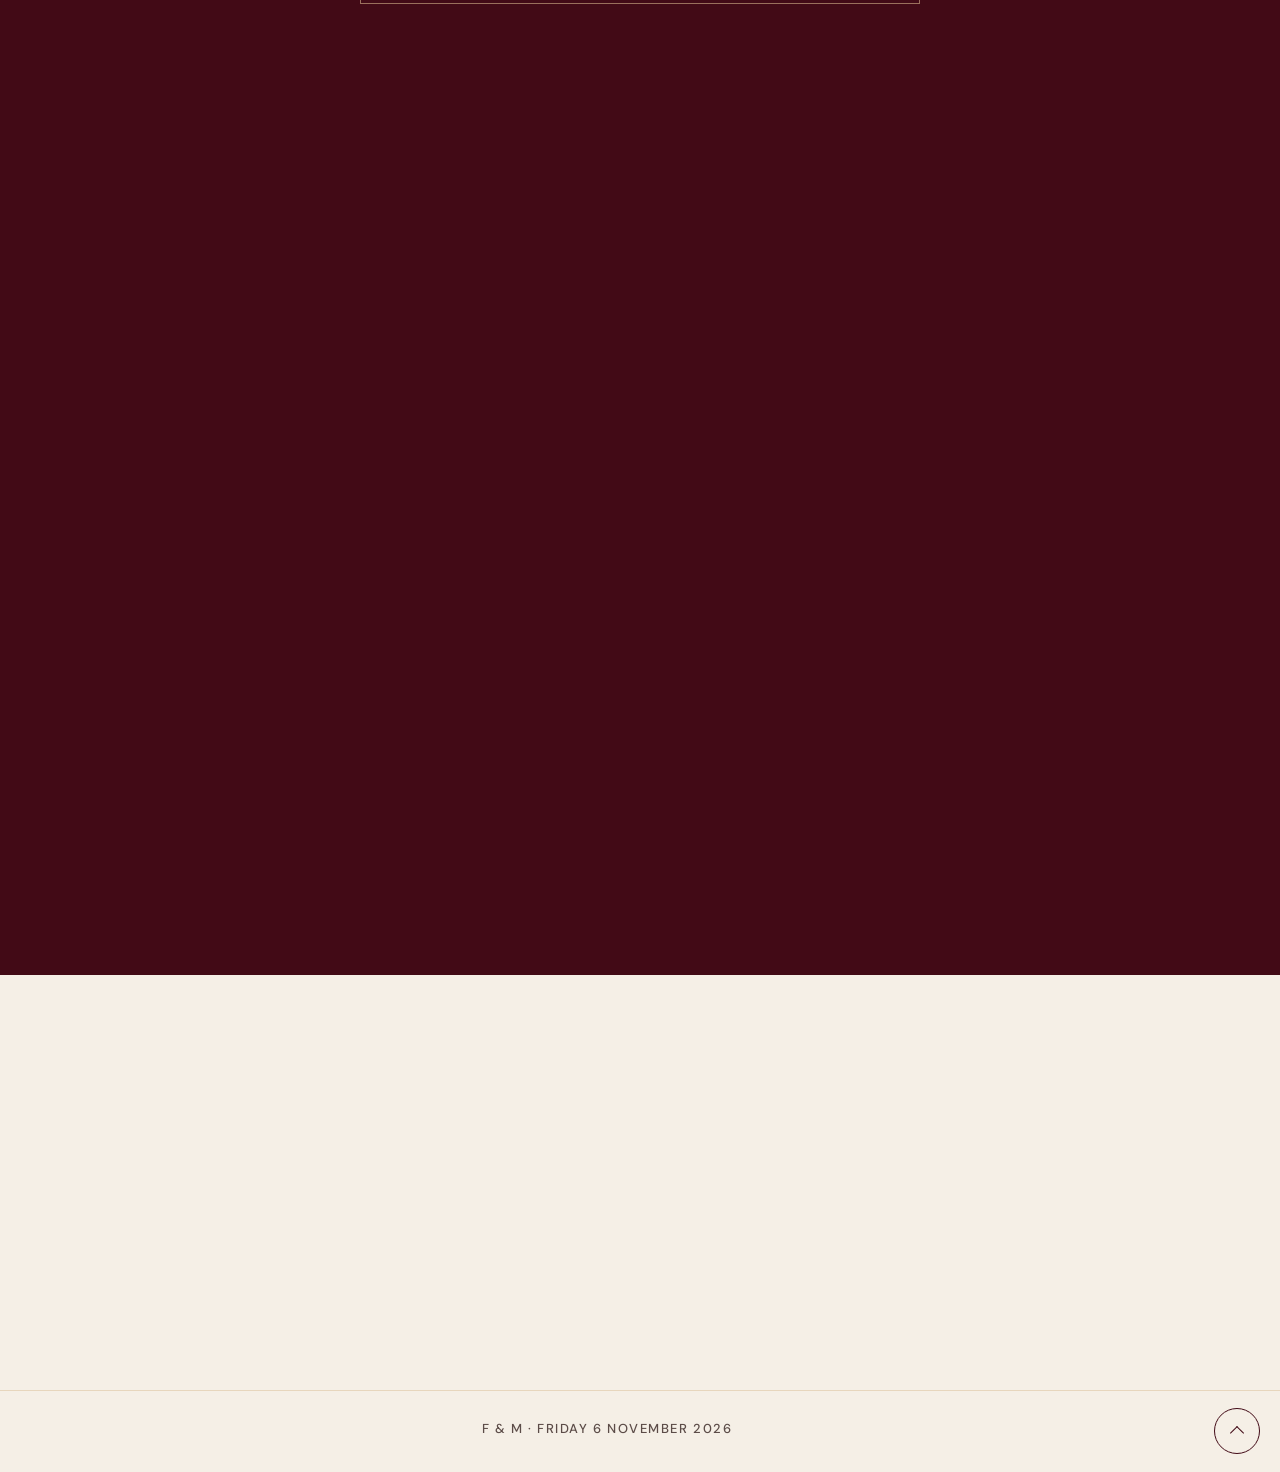
==== commit a25b9e33: "Notre rencontre : marche de Marguerite au rose vif des poses finales Co-Authored-By: Claude Opus 5.5" ====
--- a/index.html
+++ b/index.html
@@ -30,15 +30,15 @@
   <link rel="preload" href="polices/bodoni-moda-latin.woff2" as="font" type="font/woff2" crossorigin>
   <link rel="preload" href="polices/dm-sans-latin.woff2" as="font" type="font/woff2" crossorigin>
   <link rel="preload" href="polices/great-vibes-latin.woff2" as="font" type="font/woff2" crossorigin>
-  <link rel="stylesheet" href="css/polices.css?v=20261025t">
-  <link rel="stylesheet" href="css/style.css?v=20261025t">
-  <script src="js/tete.js?v=20261025t"></script>
+  <link rel="stylesheet" href="css/polices.css?v=20261025u">
+  <link rel="stylesheet" href="css/style.css?v=20261025u">
+  <script src="js/tete.js?v=20261025u"></script>
   <script src="vendor/gsap.min.js" defer></script>
   <script src="vendor/ScrollTrigger.min.js" defer></script>
-  <script src="js/config.js?v=20261025t" defer></script>
-  <script src="js/langues.js?v=20261025t" defer></script>
-  <script src="js/main.js?v=20261025t" defer></script>
-  <script src="js/rencontre.js?v=20261025t" defer></script>
+  <script src="js/config.js?v=20261025u" defer></script>
+  <script src="js/langues.js?v=20261025u" defer></script>
+  <script src="js/main.js?v=20261025u" defer></script>
+  <script src="js/rencontre.js?v=20261025u" defer></script>
 </head>
 <body>
 <a class="saut" href="#histoire">Aller au contenu</a>
@@ -125,12 +125,12 @@
         <img class="rencontre__image" data-pas src="images/rencontre/fabrice-pas-6.webp?v=6" width="414" height="690" alt="" decoding="async">
       </div>
       <div class="rencontre__fig rencontre__fig--marguerite" data-marguerite aria-hidden="true">
-        <img class="rencontre__image" data-pas src="images/rencontre/marguerite-pas-1.webp?v=7" width="406" height="641" alt="" decoding="async">
-        <img class="rencontre__image" data-pas src="images/rencontre/marguerite-pas-2.webp?v=7" width="406" height="641" alt="" decoding="async">
-        <img class="rencontre__image" data-pas src="images/rencontre/marguerite-pas-3.webp?v=7" width="406" height="641" alt="" decoding="async">
-        <img class="rencontre__image" data-pas src="images/rencontre/marguerite-pas-4.webp?v=7" width="406" height="641" alt="" decoding="async">
-        <img class="rencontre__image" data-pas src="images/rencontre/marguerite-pas-5.webp?v=7" width="406" height="641" alt="" decoding="async">
-        <img class="rencontre__image" data-pas src="images/rencontre/marguerite-pas-6.webp?v=7" width="406" height="641" alt="" decoding="async">
+        <img class="rencontre__image" data-pas src="images/rencontre/marguerite-pas-1.webp?v=8" width="432" height="670" alt="" decoding="async">
+        <img class="rencontre__image" data-pas src="images/rencontre/marguerite-pas-2.webp?v=8" width="432" height="670" alt="" decoding="async">
+        <img class="rencontre__image" data-pas src="images/rencontre/marguerite-pas-3.webp?v=8" width="432" height="670" alt="" decoding="async">
+        <img class="rencontre__image" data-pas src="images/rencontre/marguerite-pas-4.webp?v=8" width="432" height="670" alt="" decoding="async">
+        <img class="rencontre__image" data-pas src="images/rencontre/marguerite-pas-5.webp?v=8" width="432" height="670" alt="" decoding="async">
+        <img class="rencontre__image" data-pas src="images/rencontre/marguerite-pas-6.webp?v=8" width="432" height="670" alt="" decoding="async">
       </div>
       <img class="rencontre__duo rencontre__duo--ensemble" data-ensemble src="images/rencontre/ensemble.webp" width="743" height="1200" alt="" aria-hidden="true" decoding="async">
       <img class="rencontre__duo rencontre__duo--coeur" data-coeur src="images/rencontre/coeur.webp" width="724" height="1200" alt="Fabrice et Marguerite forment un cœur avec leurs mains" decoding="async">
--- a/css/style.css
+++ b/css/style.css
@@ -393,7 +393,7 @@
 .rencontre__fig { left: 0; opacity: 0; transform-origin: 50% 100%; will-change: transform, opacity; }
 /* Marche image par image : toutes les images d'un personnage ont le même cadre (pieds en bas) ; une seule est visible. */
 .rencontre__fig--fabrice { aspect-ratio: 414 / 690; }
-.rencontre__fig--marguerite { aspect-ratio: 406 / 641; }
+.rencontre__fig--marguerite { aspect-ratio: 432 / 670; }
 .rencontre__image { position: absolute; inset: 0; width: 100%; height: 100%; max-width: none; opacity: 0; }
 .rencontre__image:first-child { opacity: 1; }
 .rencontre__fig--fabrice { z-index: 2; }
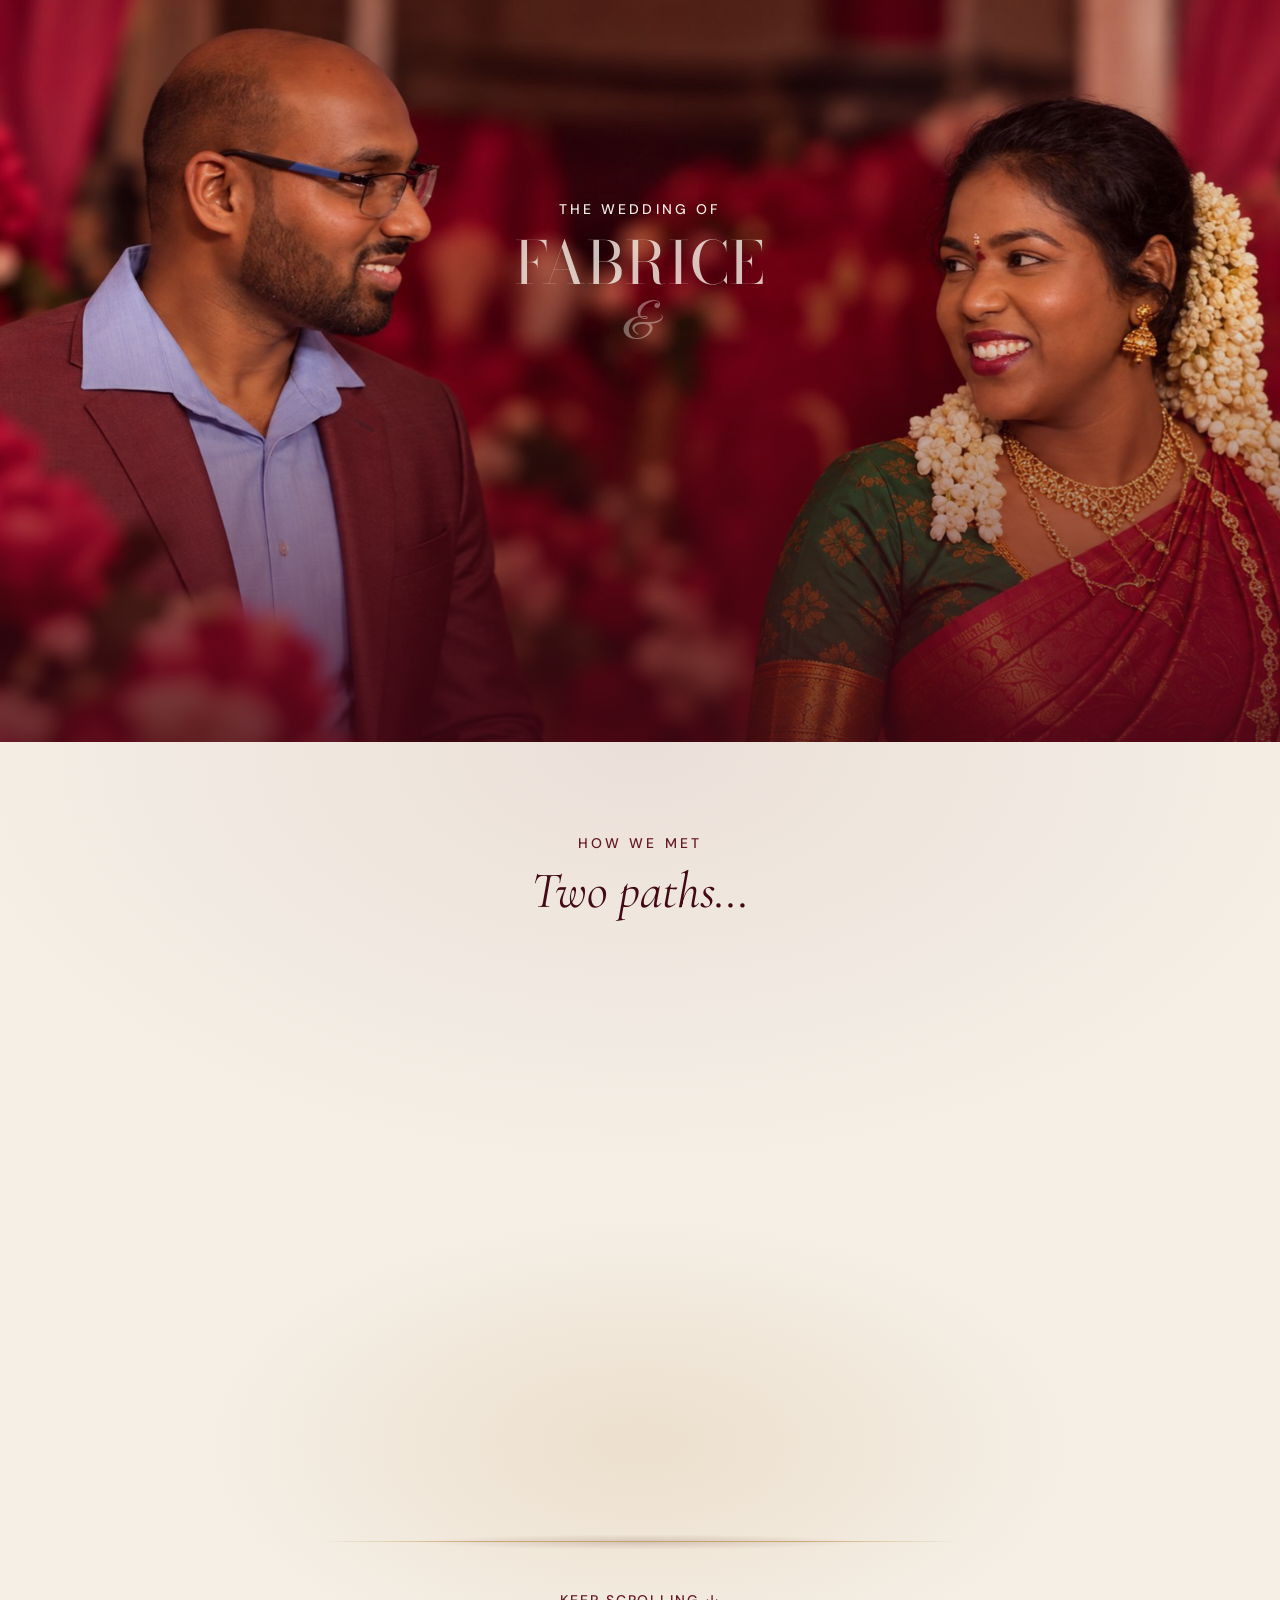
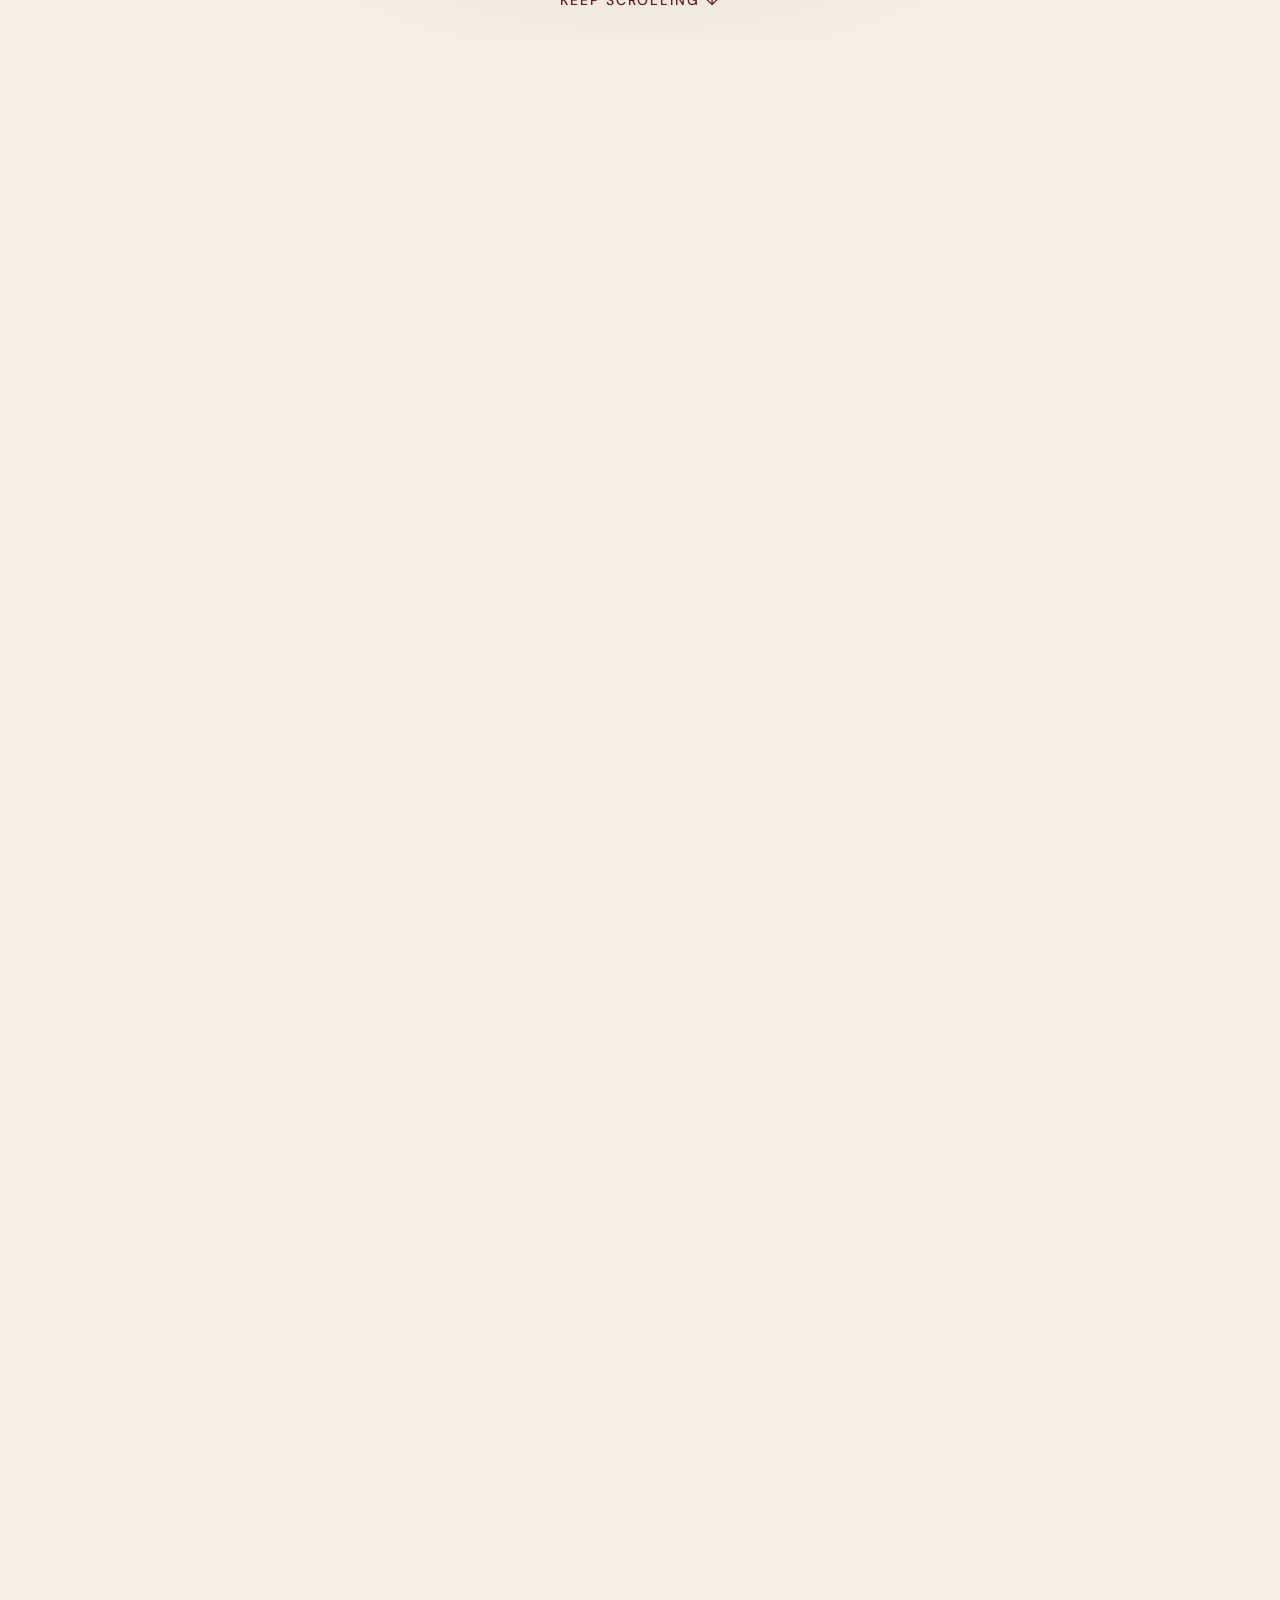
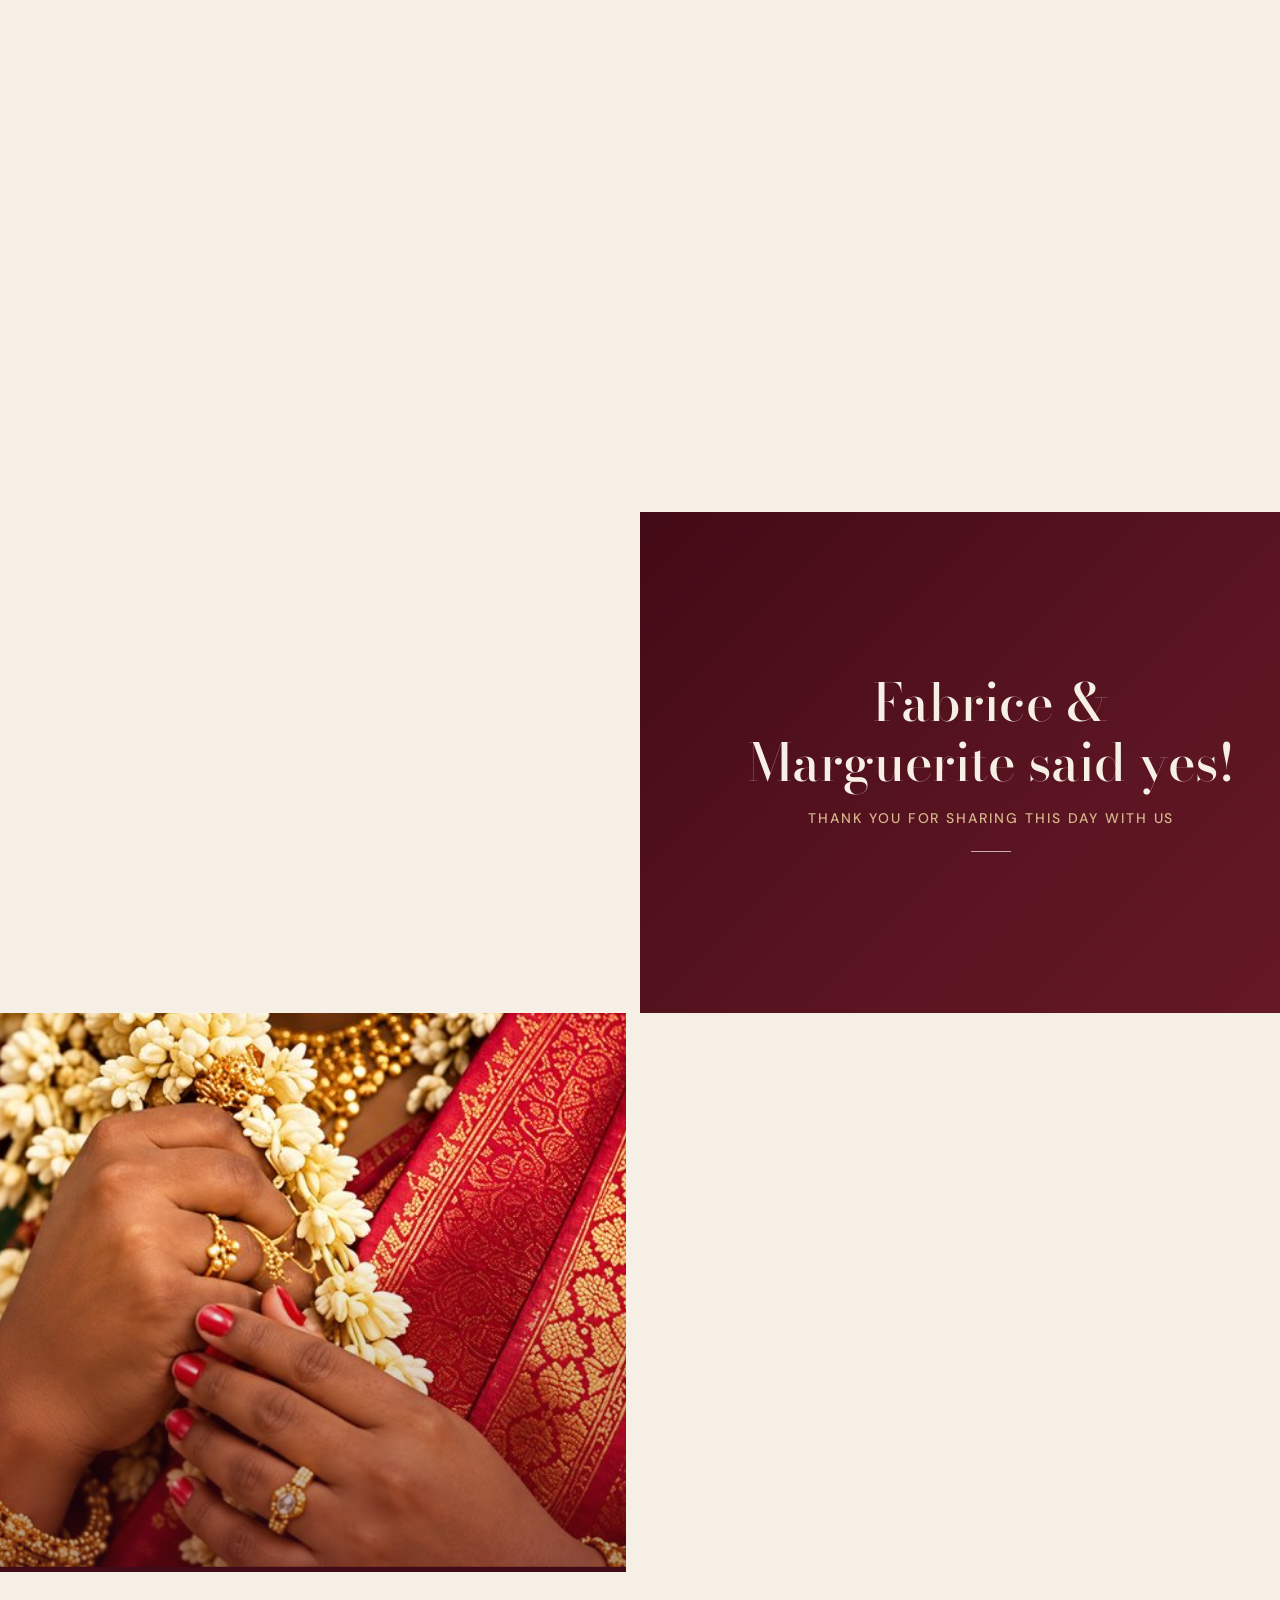
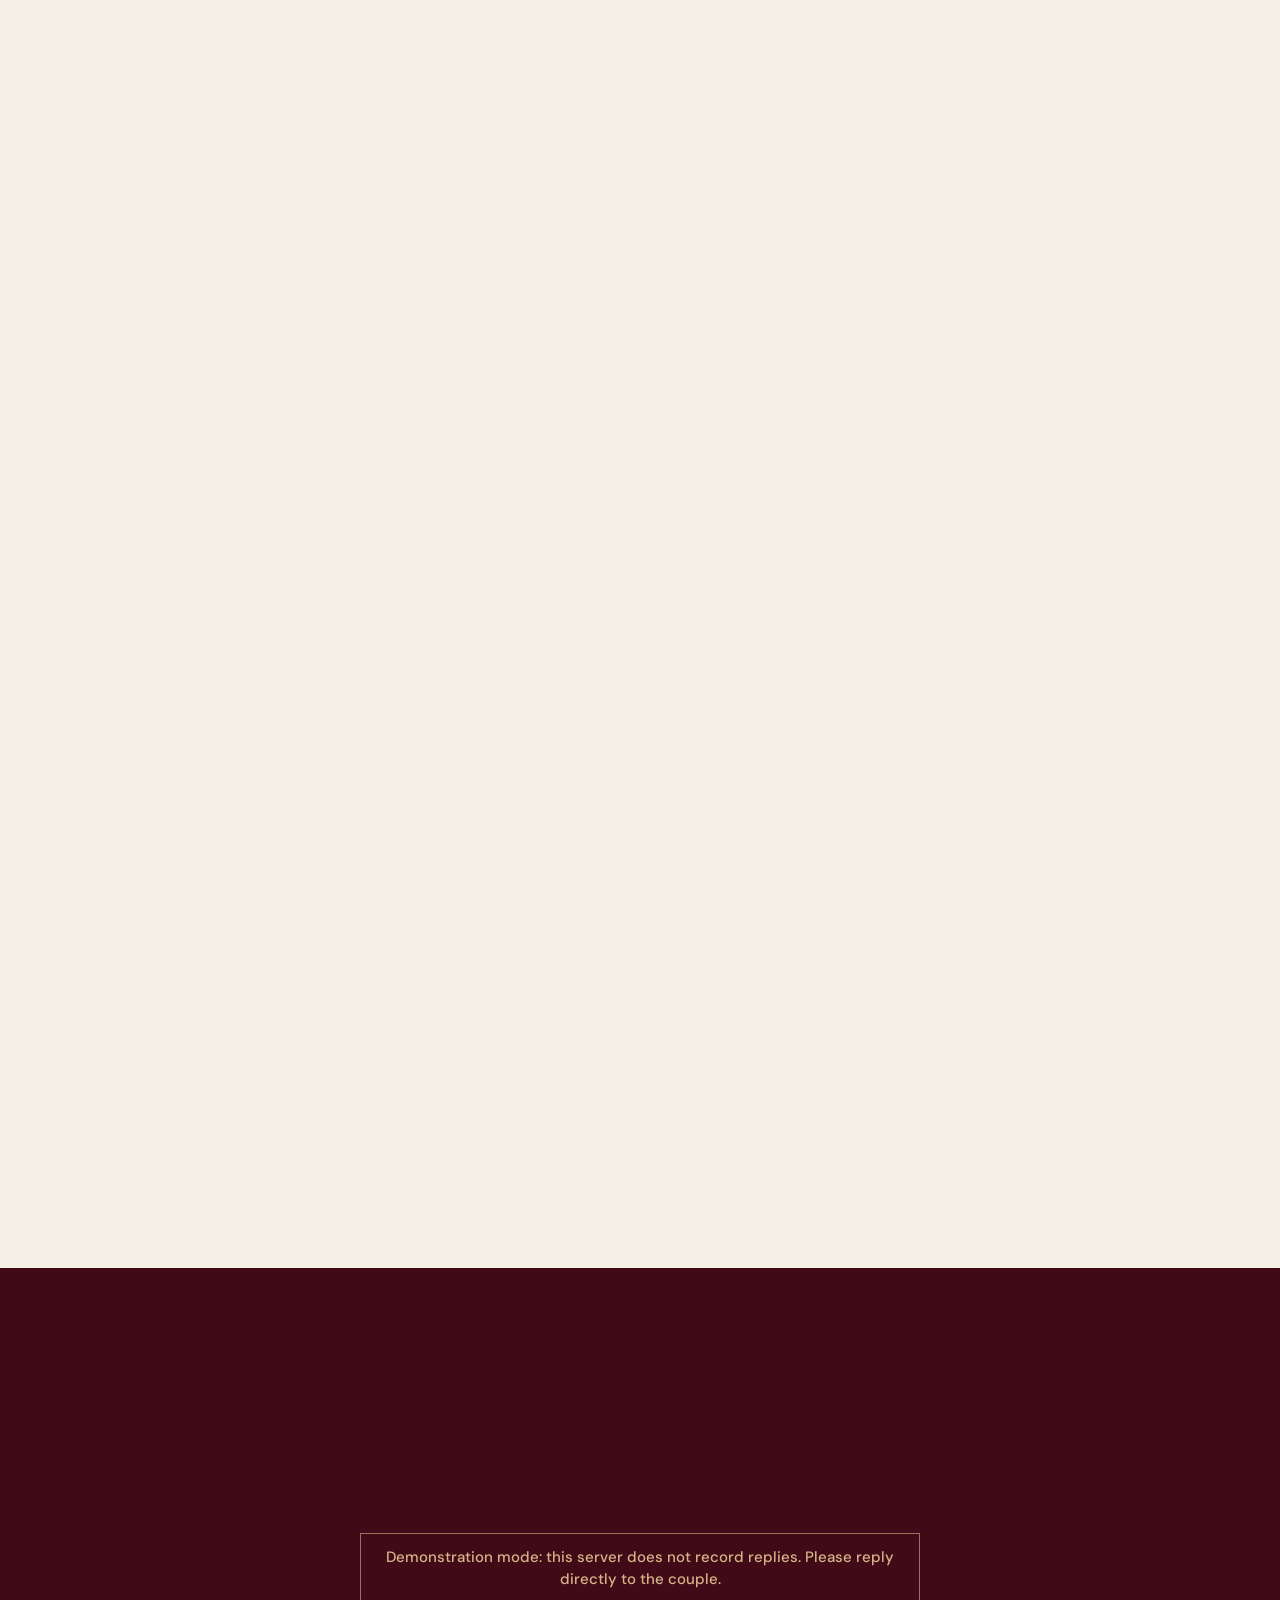
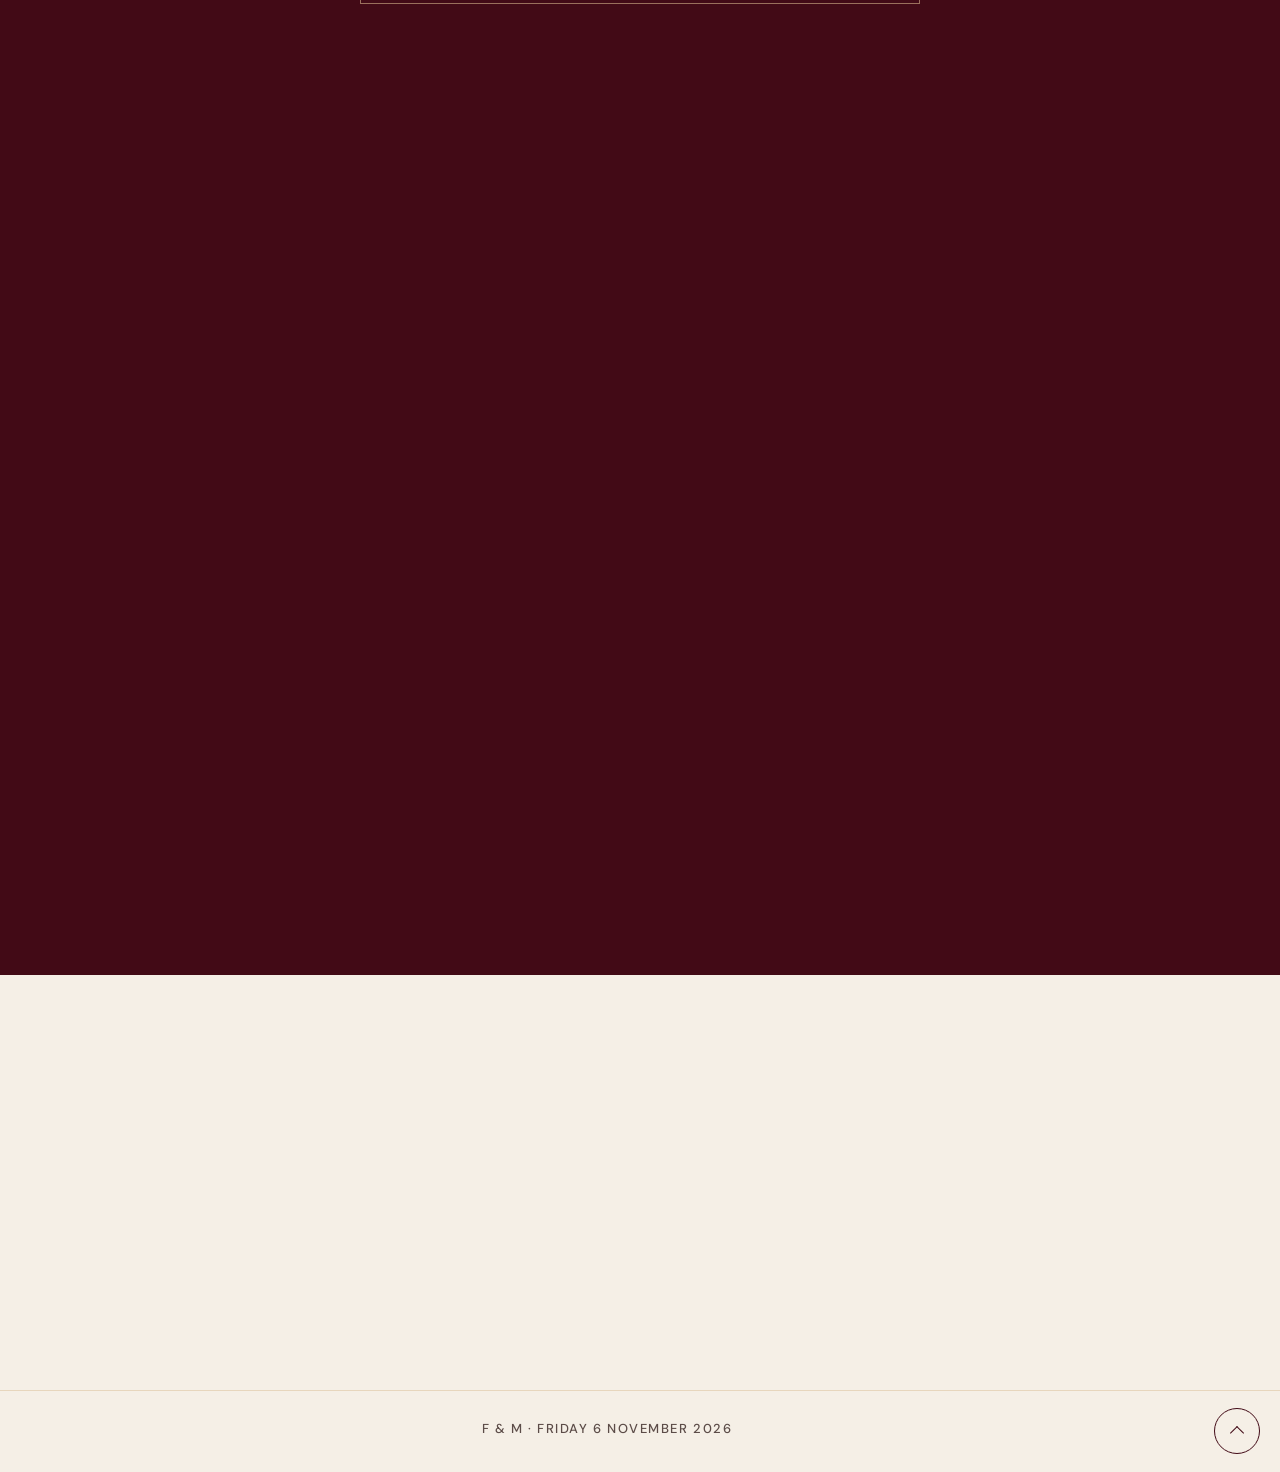
==== commit 4e297022: "Notre rencontre : Marguerite sourit en marchant Co-Authored-By: Claude Opus 5.5 <noreply@anthropic.c" ====
--- a/index.html
+++ b/index.html
@@ -30,15 +30,15 @@
   <link rel="preload" href="polices/bodoni-moda-latin.woff2" as="font" type="font/woff2" crossorigin>
   <link rel="preload" href="polices/dm-sans-latin.woff2" as="font" type="font/woff2" crossorigin>
   <link rel="preload" href="polices/great-vibes-latin.woff2" as="font" type="font/woff2" crossorigin>
-  <link rel="stylesheet" href="css/polices.css?v=20261025u">
-  <link rel="stylesheet" href="css/style.css?v=20261025u">
-  <script src="js/tete.js?v=20261025u"></script>
+  <link rel="stylesheet" href="css/polices.css?v=20261025v">
+  <link rel="stylesheet" href="css/style.css?v=20261025v">
+  <script src="js/tete.js?v=20261025v"></script>
   <script src="vendor/gsap.min.js" defer></script>
   <script src="vendor/ScrollTrigger.min.js" defer></script>
-  <script src="js/config.js?v=20261025u" defer></script>
-  <script src="js/langues.js?v=20261025u" defer></script>
-  <script src="js/main.js?v=20261025u" defer></script>
-  <script src="js/rencontre.js?v=20261025u" defer></script>
+  <script src="js/config.js?v=20261025v" defer></script>
+  <script src="js/langues.js?v=20261025v" defer></script>
+  <script src="js/main.js?v=20261025v" defer></script>
+  <script src="js/rencontre.js?v=20261025v" defer></script>
 </head>
 <body>
 <a class="saut" href="#histoire">Aller au contenu</a>
@@ -125,12 +125,12 @@
         <img class="rencontre__image" data-pas src="images/rencontre/fabrice-pas-6.webp?v=6" width="414" height="690" alt="" decoding="async">
       </div>
       <div class="rencontre__fig rencontre__fig--marguerite" data-marguerite aria-hidden="true">
-        <img class="rencontre__image" data-pas src="images/rencontre/marguerite-pas-1.webp?v=8" width="432" height="670" alt="" decoding="async">
-        <img class="rencontre__image" data-pas src="images/rencontre/marguerite-pas-2.webp?v=8" width="432" height="670" alt="" decoding="async">
-        <img class="rencontre__image" data-pas src="images/rencontre/marguerite-pas-3.webp?v=8" width="432" height="670" alt="" decoding="async">
-        <img class="rencontre__image" data-pas src="images/rencontre/marguerite-pas-4.webp?v=8" width="432" height="670" alt="" decoding="async">
-        <img class="rencontre__image" data-pas src="images/rencontre/marguerite-pas-5.webp?v=8" width="432" height="670" alt="" decoding="async">
-        <img class="rencontre__image" data-pas src="images/rencontre/marguerite-pas-6.webp?v=8" width="432" height="670" alt="" decoding="async">
+        <img class="rencontre__image" data-pas src="images/rencontre/marguerite-pas-1.webp?v=9" width="432" height="634" alt="" decoding="async">
+        <img class="rencontre__image" data-pas src="images/rencontre/marguerite-pas-2.webp?v=9" width="432" height="634" alt="" decoding="async">
+        <img class="rencontre__image" data-pas src="images/rencontre/marguerite-pas-3.webp?v=9" width="432" height="634" alt="" decoding="async">
+        <img class="rencontre__image" data-pas src="images/rencontre/marguerite-pas-4.webp?v=9" width="432" height="634" alt="" decoding="async">
+        <img class="rencontre__image" data-pas src="images/rencontre/marguerite-pas-5.webp?v=9" width="432" height="634" alt="" decoding="async">
+        <img class="rencontre__image" data-pas src="images/rencontre/marguerite-pas-6.webp?v=9" width="432" height="634" alt="" decoding="async">
       </div>
       <img class="rencontre__duo rencontre__duo--ensemble" data-ensemble src="images/rencontre/ensemble.webp" width="743" height="1200" alt="" aria-hidden="true" decoding="async">
       <img class="rencontre__duo rencontre__duo--coeur" data-coeur src="images/rencontre/coeur.webp" width="724" height="1200" alt="Fabrice et Marguerite forment un cœur avec leurs mains" decoding="async">
--- a/css/style.css
+++ b/css/style.css
@@ -393,7 +393,7 @@
 .rencontre__fig { left: 0; opacity: 0; transform-origin: 50% 100%; will-change: transform, opacity; }
 /* Marche image par image : toutes les images d'un personnage ont le même cadre (pieds en bas) ; une seule est visible. */
 .rencontre__fig--fabrice { aspect-ratio: 414 / 690; }
-.rencontre__fig--marguerite { aspect-ratio: 432 / 670; }
+.rencontre__fig--marguerite { aspect-ratio: 432 / 634; }
 .rencontre__image { position: absolute; inset: 0; width: 100%; height: 100%; max-width: none; opacity: 0; }
 .rencontre__image:first-child { opacity: 1; }
 .rencontre__fig--fabrice { z-index: 2; }
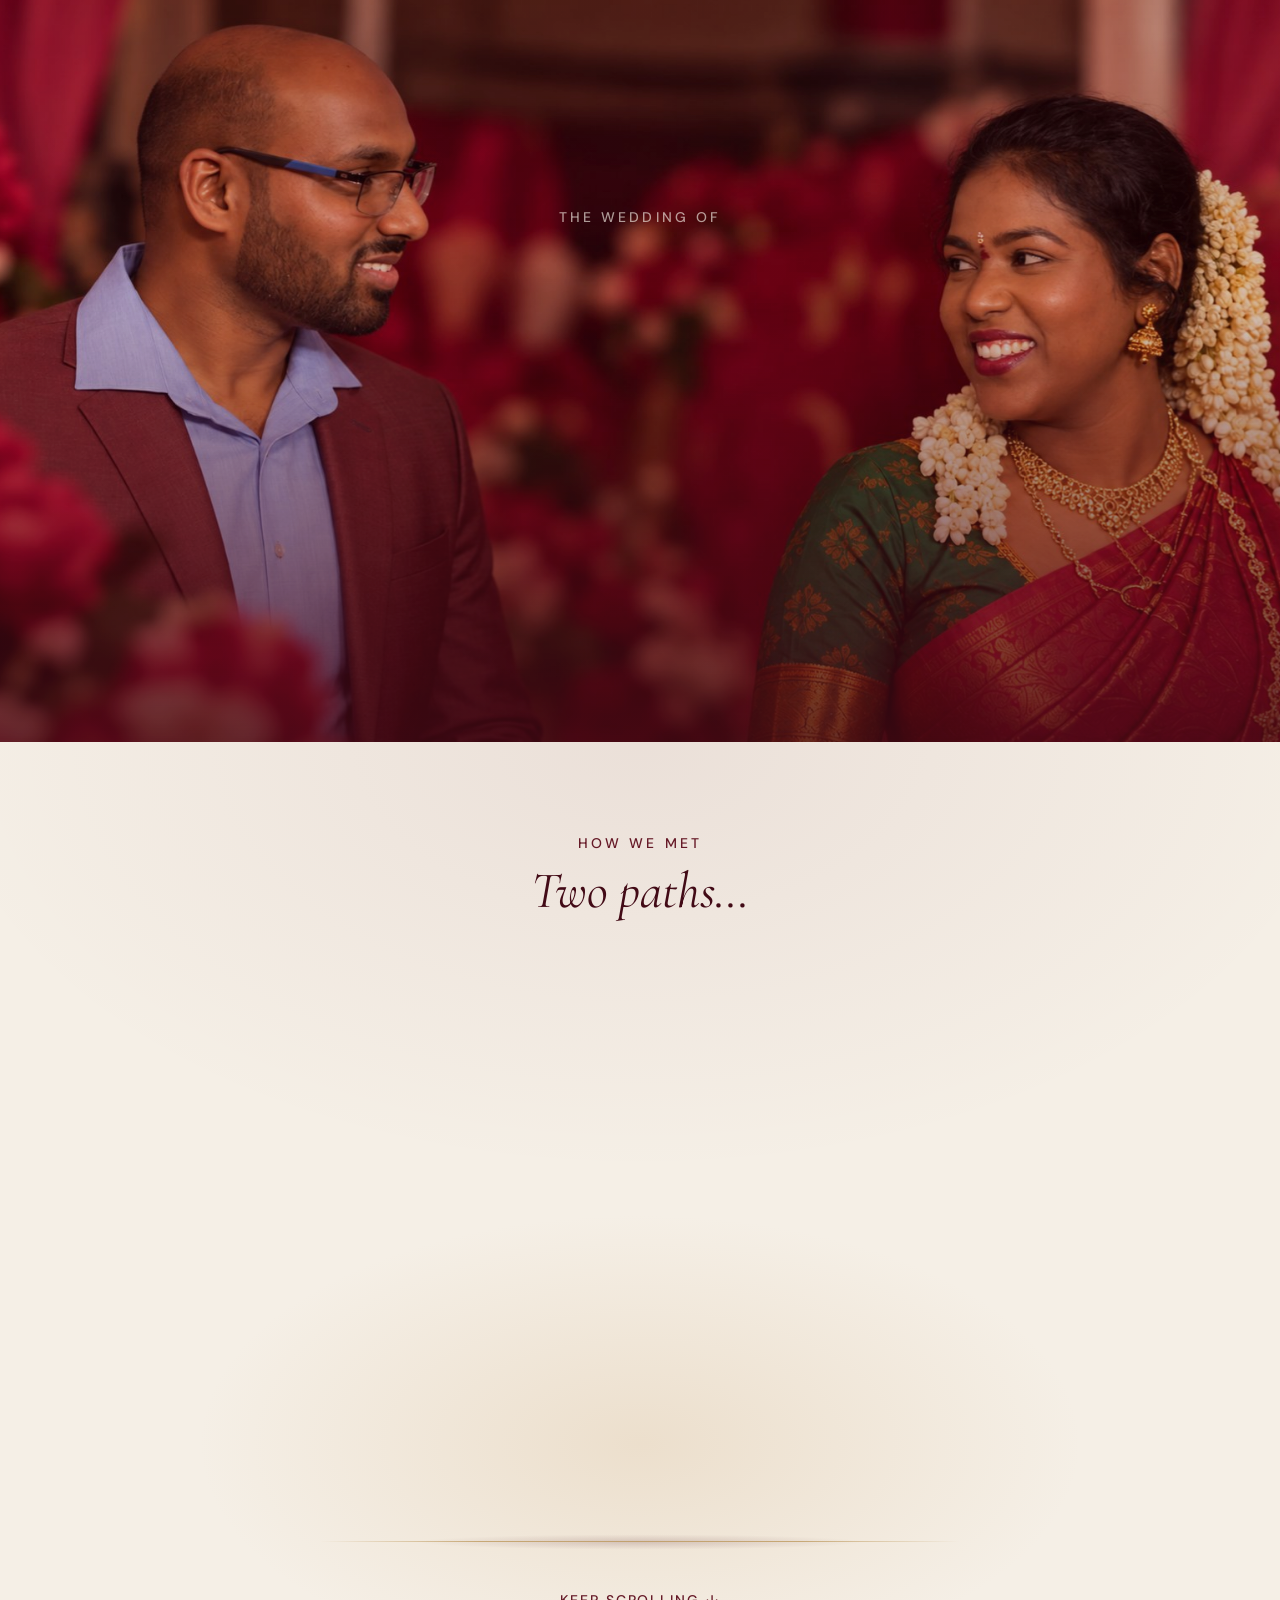
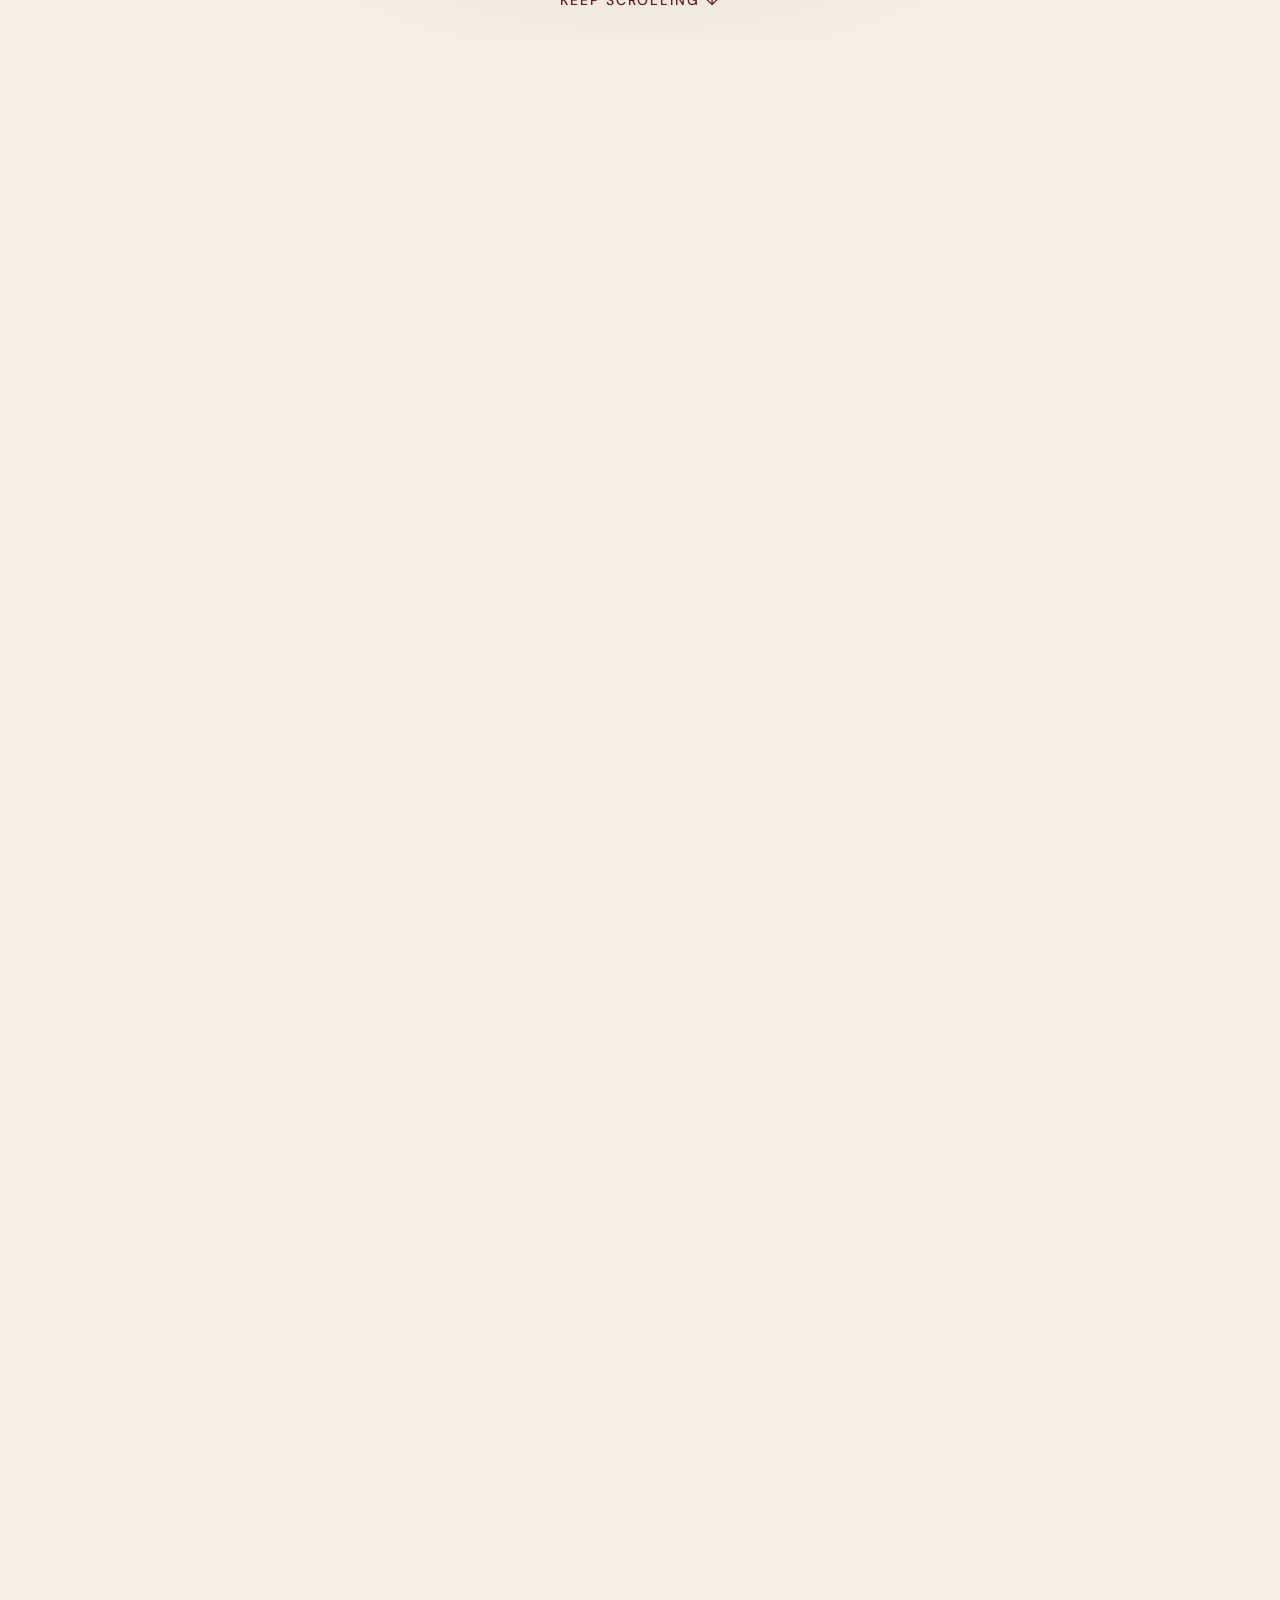
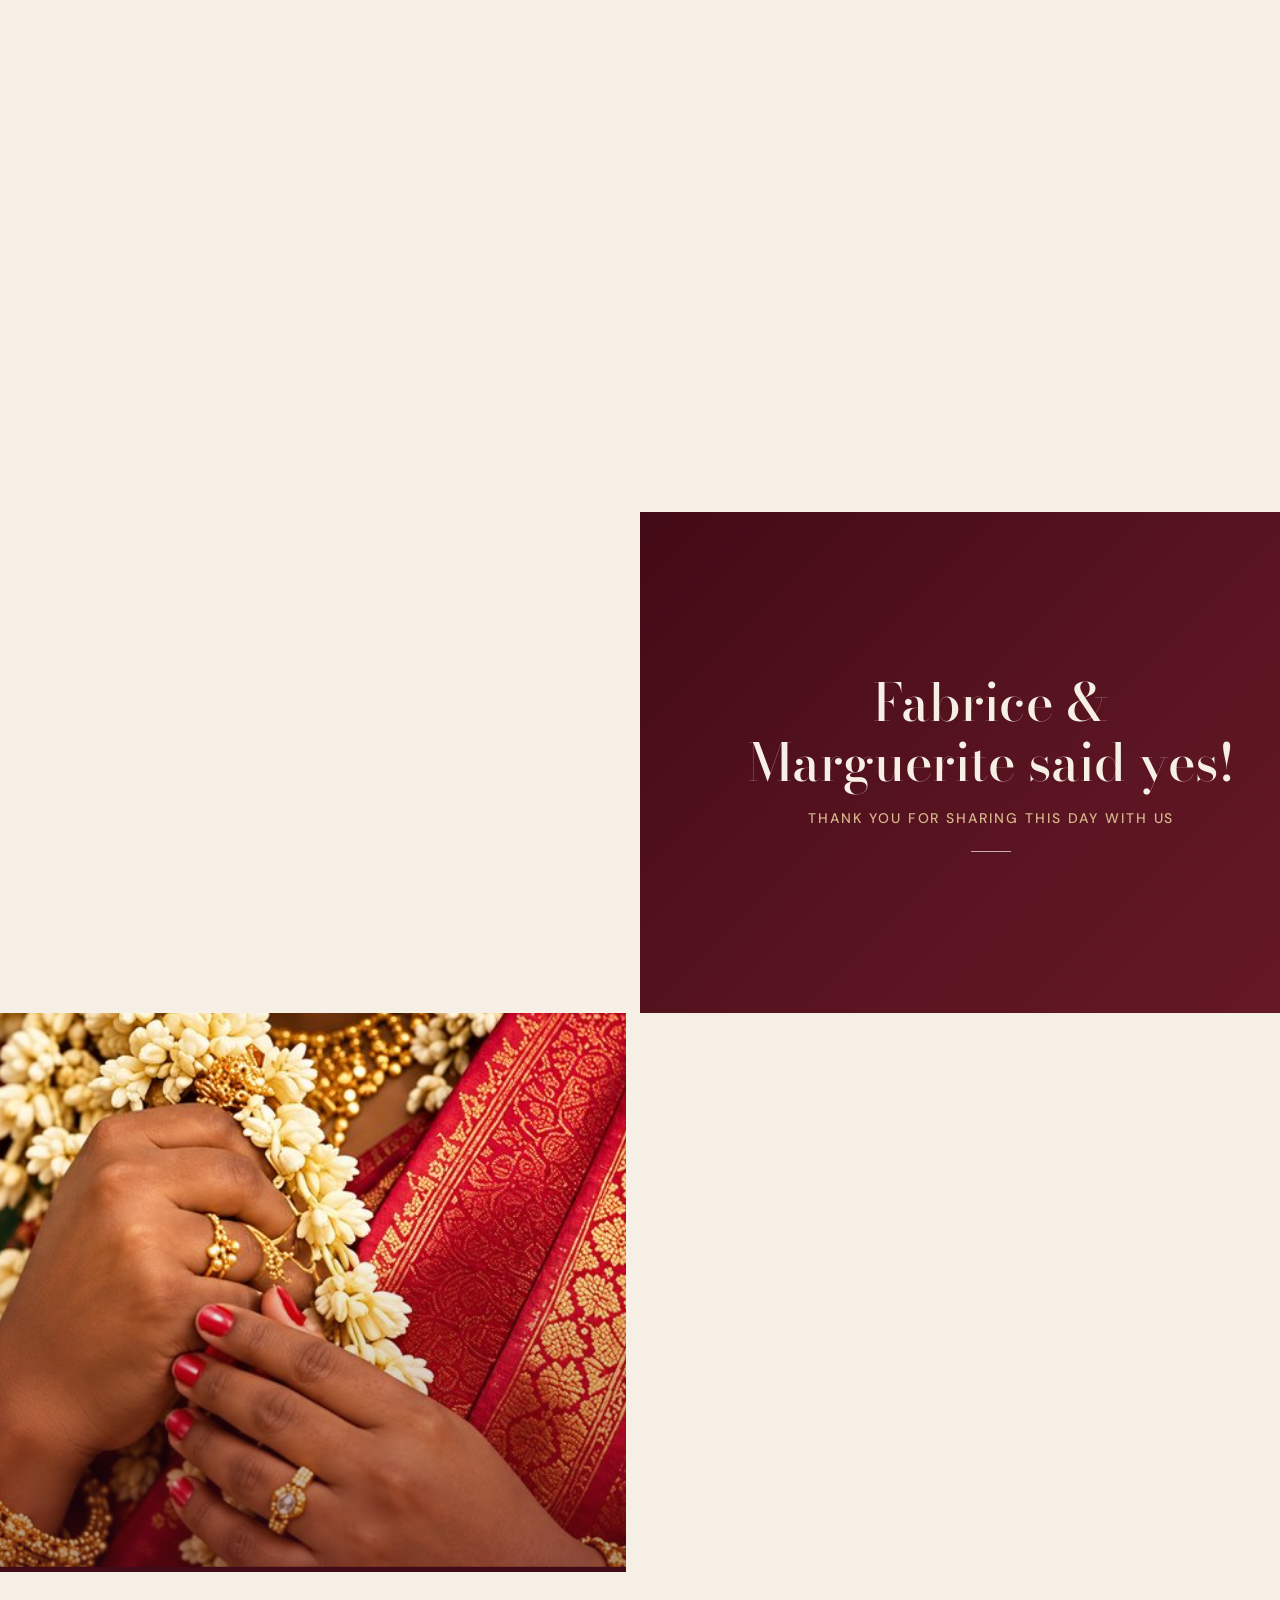
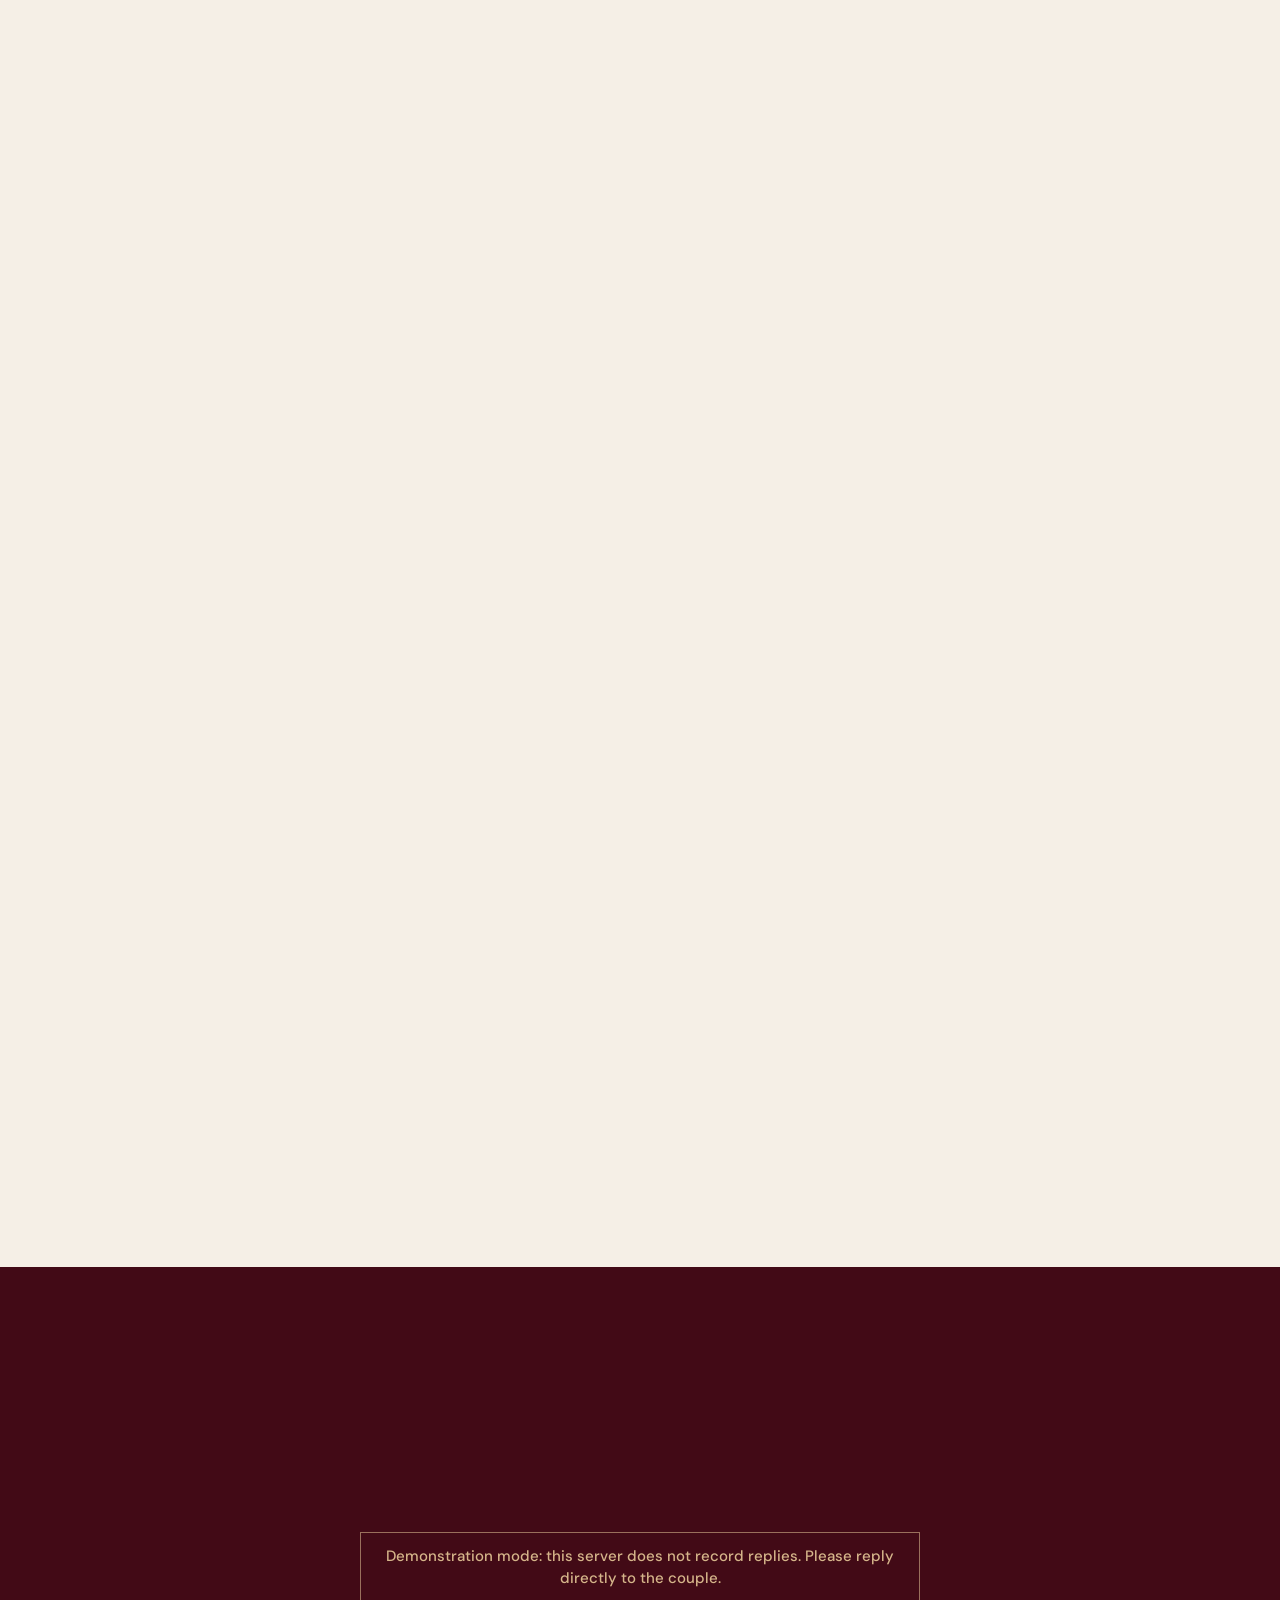
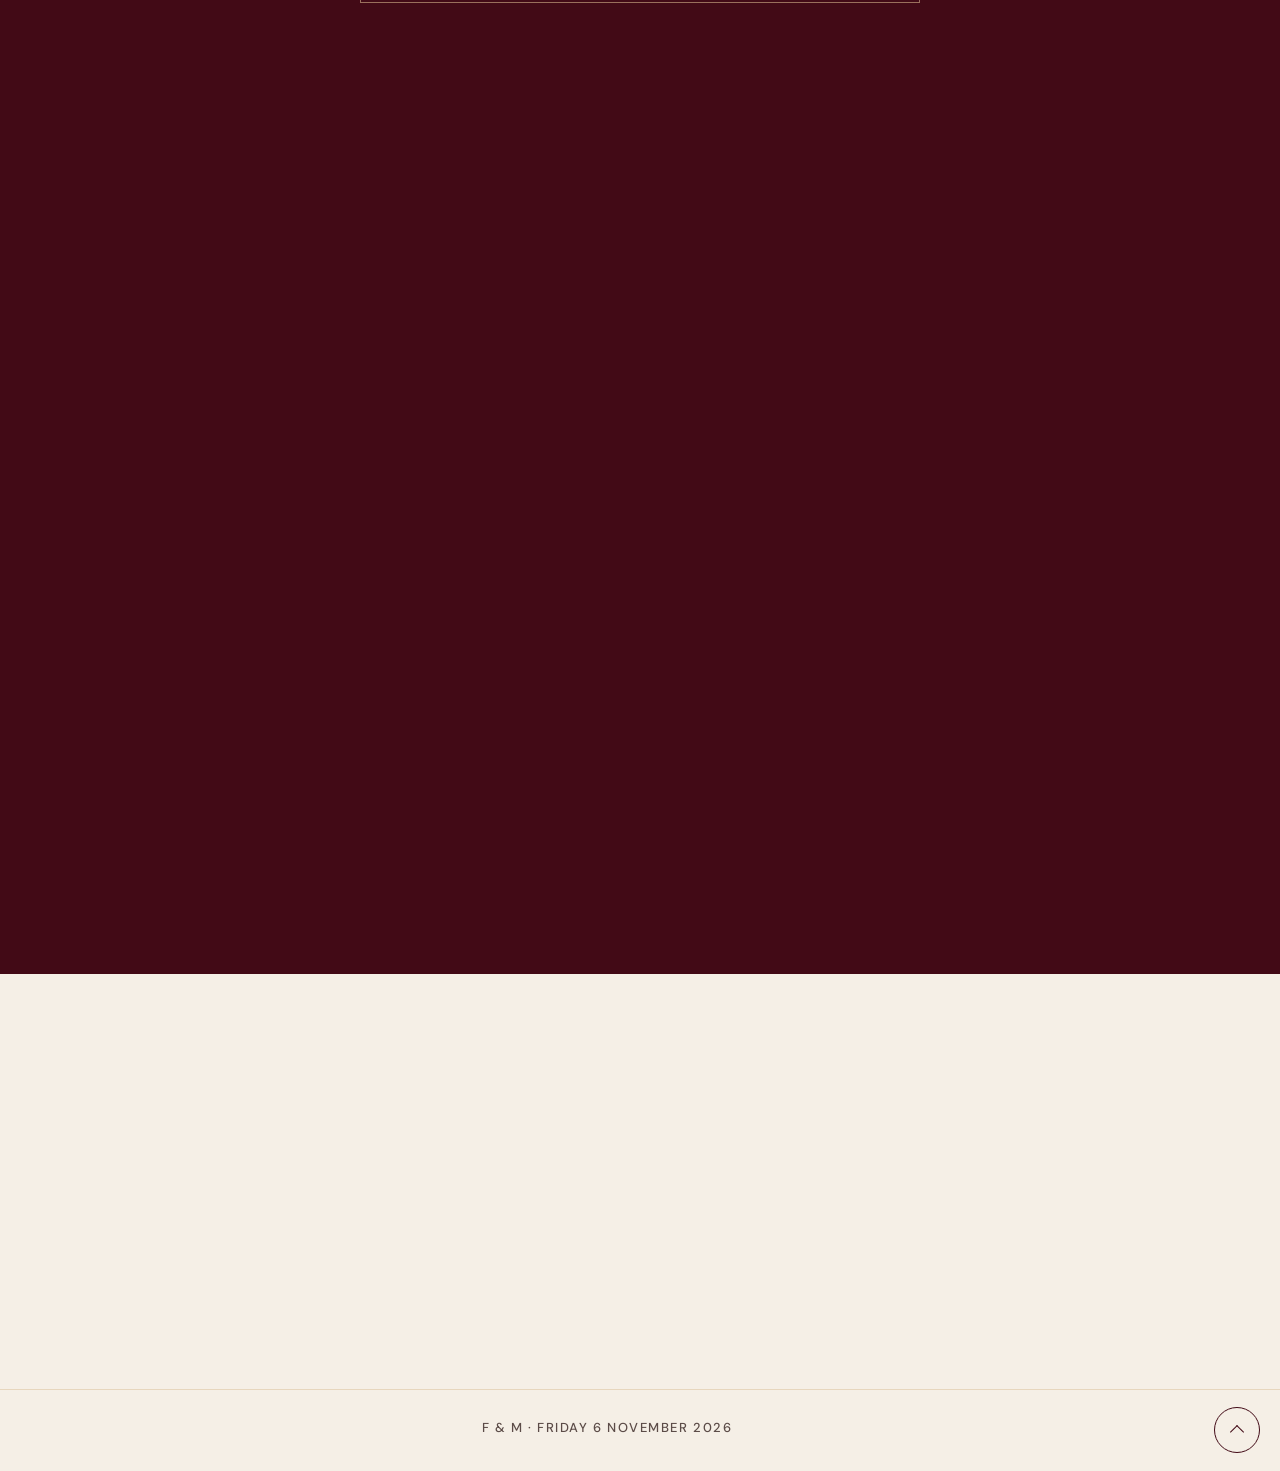
==== commit ad7f223c: "Nouvelle photo du tirage parmi les fleurs ; cœurs qui s'envolent recentrés Le conteneur des petits c" ====
--- a/index.html
+++ b/index.html
@@ -30,15 +30,15 @@
   <link rel="preload" href="polices/bodoni-moda-latin.woff2" as="font" type="font/woff2" crossorigin>
   <link rel="preload" href="polices/dm-sans-latin.woff2" as="font" type="font/woff2" crossorigin>
   <link rel="preload" href="polices/great-vibes-latin.woff2" as="font" type="font/woff2" crossorigin>
-  <link rel="stylesheet" href="css/polices.css?v=20261025v">
-  <link rel="stylesheet" href="css/style.css?v=20261025v">
-  <script src="js/tete.js?v=20261025v"></script>
+  <link rel="stylesheet" href="css/polices.css?v=20261025y">
+  <link rel="stylesheet" href="css/style.css?v=20261025y">
+  <script src="js/tete.js?v=20261025y"></script>
   <script src="vendor/gsap.min.js" defer></script>
   <script src="vendor/ScrollTrigger.min.js" defer></script>
-  <script src="js/config.js?v=20261025v" defer></script>
-  <script src="js/langues.js?v=20261025v" defer></script>
-  <script src="js/main.js?v=20261025v" defer></script>
-  <script src="js/rencontre.js?v=20261025v" defer></script>
+  <script src="js/config.js?v=20261025y" defer></script>
+  <script src="js/langues.js?v=20261025y" defer></script>
+  <script src="js/main.js?v=20261025y" defer></script>
+  <script src="js/rencontre.js?v=20261025y" defer></script>
 </head>
 <body>
 <a class="saut" href="#histoire">Aller au contenu</a>
@@ -234,7 +234,7 @@
         <img src="images/coeur-hd-600.jpg" srcset="images/coeur-hd-600.jpg 600w, images/coeur-hd.jpg 900w" sizes="(min-width: 900px) 28vw, 44vw" width="900" height="1125" alt="Fabrice et Marguerite dans un cœur de ballons rouges" loading="lazy" decoding="async">
       </figure>
       <figure class="galerie__tirage-fleurs reveal-img">
-        <img src="images/tirage-fleurs.jpg" width="379" height="501" alt="Tirage noir et blanc du couple, posé parmi des fleurs blanches" loading="lazy" decoding="async">
+        <img src="images/tirage-fleurs-hd-600.jpg" srcset="images/tirage-fleurs-hd-600.jpg 600w, images/tirage-fleurs-hd.jpg 900w" sizes="(min-width: 900px) 28vw, 72vw" width="900" height="1125" alt="Tirage noir et blanc du couple, posé parmi des fleurs blanches" loading="lazy" decoding="async">
       </figure>
     </div>
 
--- a/css/style.css
+++ b/css/style.css
@@ -186,7 +186,7 @@
 .galerie__mosaique .tirage--gauche { transform: rotate(-3deg); }
 .galerie__mosaique .tirage--gauche img { aspect-ratio: 4 / 5; object-fit: cover; }
 .galerie__tirage-fleurs { margin: 0; }
-.galerie__tirage-fleurs img { aspect-ratio: 379 / 501; object-fit: cover; }
+.galerie__tirage-fleurs img { aspect-ratio: 900 / 1125; object-fit: cover; }
 .galerie__vraie { width: min(84%, 440px); margin: 64px auto 0; text-align: center; }
 .galerie__vraie .tirage { transform: rotate(-1.5deg); }
 .galerie__vraie img { aspect-ratio: 3 / 4; object-fit: cover; }
@@ -401,14 +401,15 @@
 .rencontre__duo { left: 50%; transform: translateX(-50%); transform-origin: 50% 100%; will-change: opacity, transform; }
 .rencontre__duo--ensemble { z-index: 4; opacity: 0; }
 .rencontre__duo--coeur { z-index: 5; }
-.rencontre__coeurs { position: absolute; left: 50%; bottom: calc(var(--sol) + var(--h) * .62); width: calc(var(--h) * .6); z-index: 6; }
+.rencontre__coeurs { position: absolute; left: 50%; bottom: calc(var(--sol) + var(--h) * .62); width: calc(var(--h) * .6); z-index: 6; transform: translateX(-50%); }
 .rencontre__petit-coeur { position: absolute; left: calc(50% + var(--x)); top: 0; width: 18px; height: 18px; opacity: 0; }
 .rencontre__petit-coeur:nth-child(2n) { width: 13px; height: 13px; }
-.rencontre__petit-coeur:nth-child(1) { --x: -38%; }
-.rencontre__petit-coeur:nth-child(2) { --x: -12%; }
-.rencontre__petit-coeur:nth-child(3) { --x: 14%; }
-.rencontre__petit-coeur:nth-child(4) { --x: 34%; }
-.rencontre__petit-coeur:nth-child(5) { --x: -26%; }
+/* Cœurs qui s'envolent du geste des mains : sur les côtés, jamais devant les visages (têtes à −0,10 H et +0,09 H du centre). */
+.rencontre__petit-coeur:nth-child(1) { --x: -44%; }
+.rencontre__petit-coeur:nth-child(2) { --x: -36%; }
+.rencontre__petit-coeur:nth-child(3) { --x: 37%; }
+.rencontre__petit-coeur:nth-child(4) { --x: 46%; }
+.rencontre__petit-coeur:nth-child(5) { --x: -40%; }
 .rencontre__petit-coeur svg { display: block; width: 100%; height: 100%; fill: var(--or); }
 /* Autour des mariés (créé par rencontre.js) : halo doré, couronne de cœurs qui flottent, pétales de jasmin.
    Les balancements ne tournent que lorsque la section est visible (.rencontre--reunis / .rencontre--pluie). */
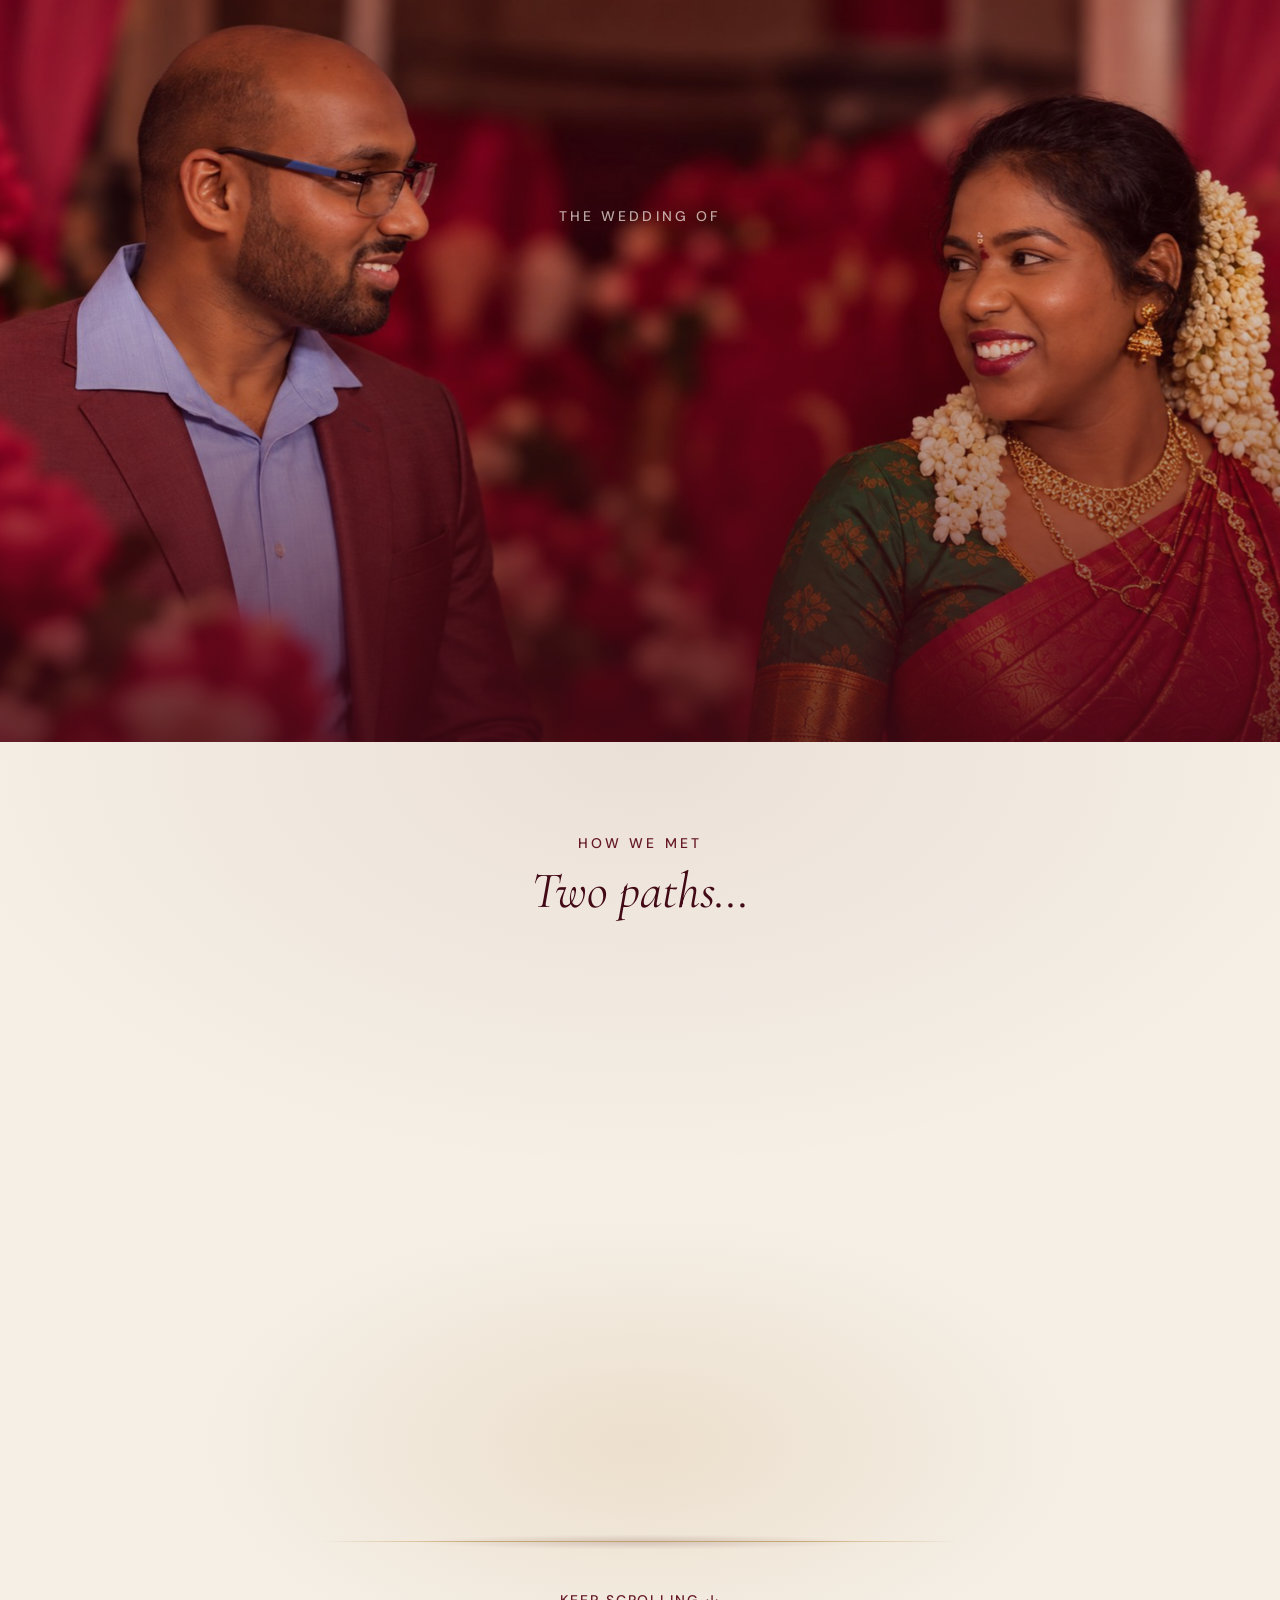
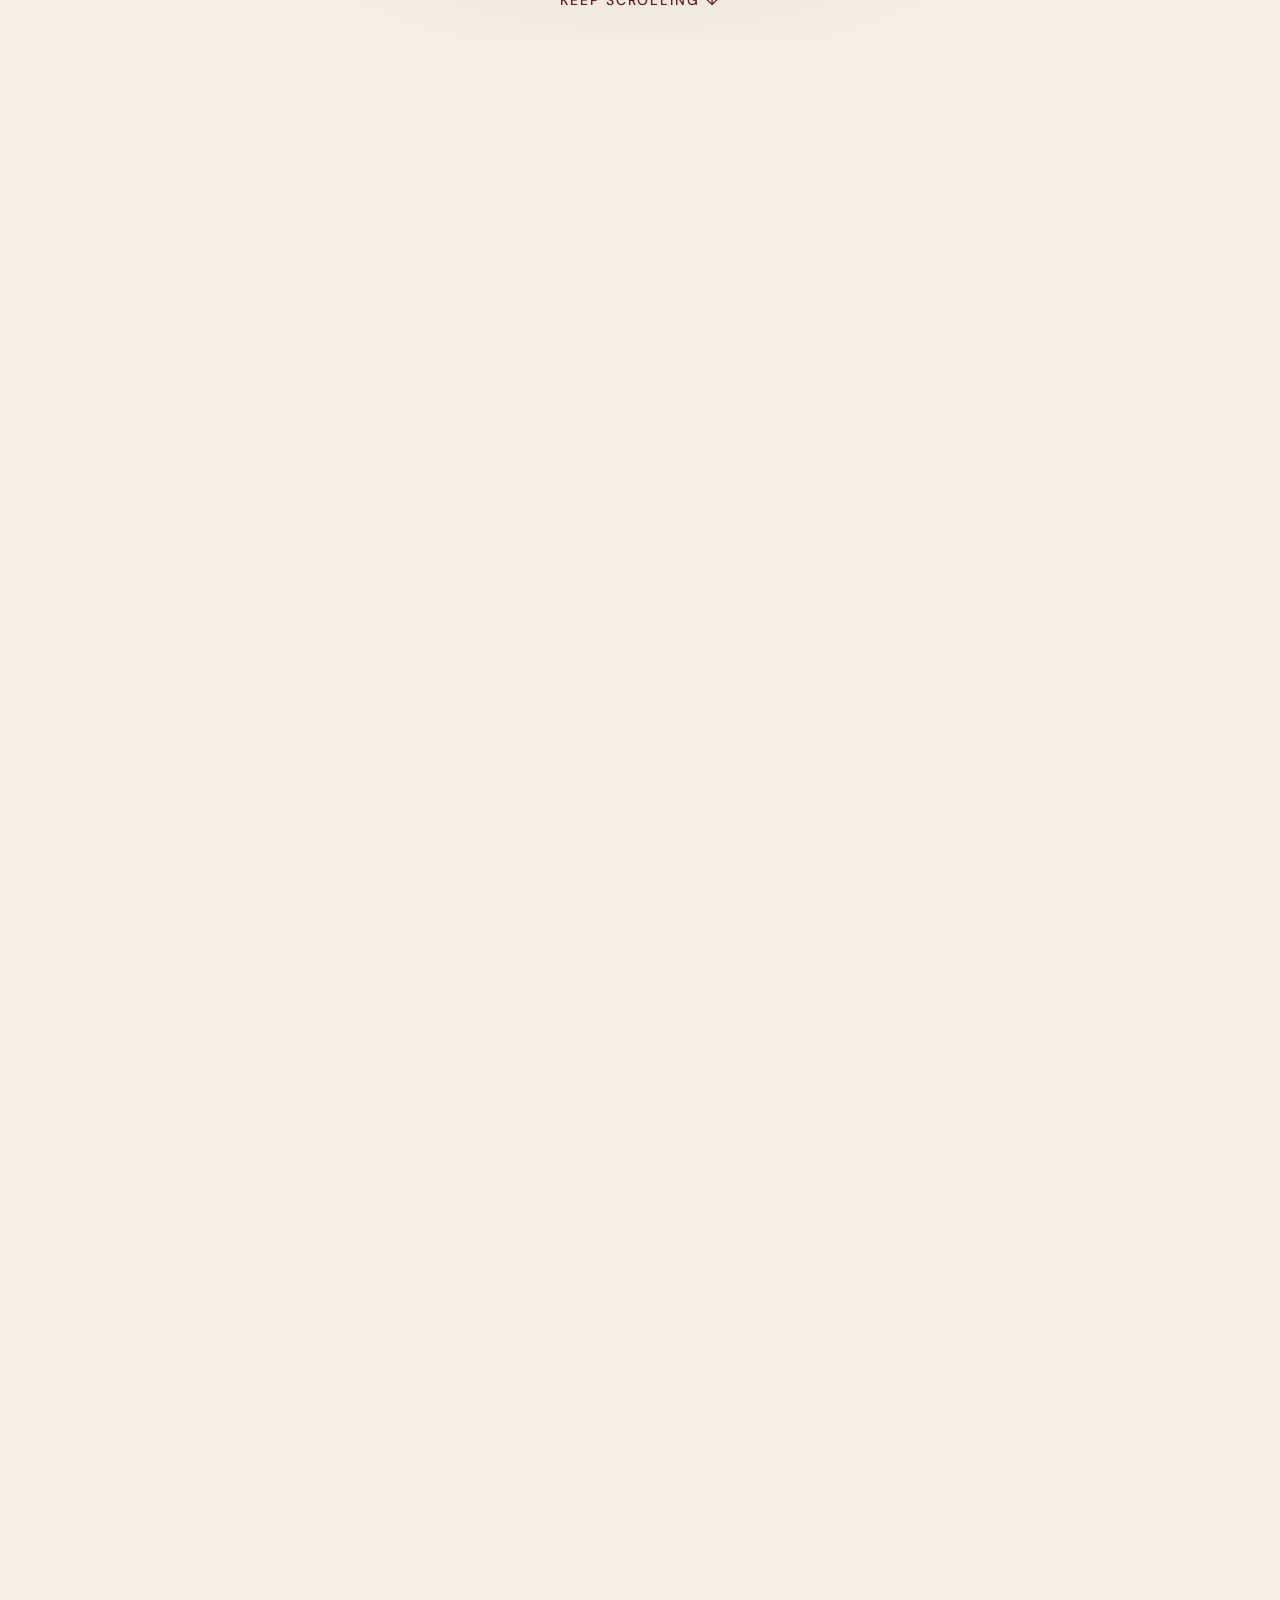
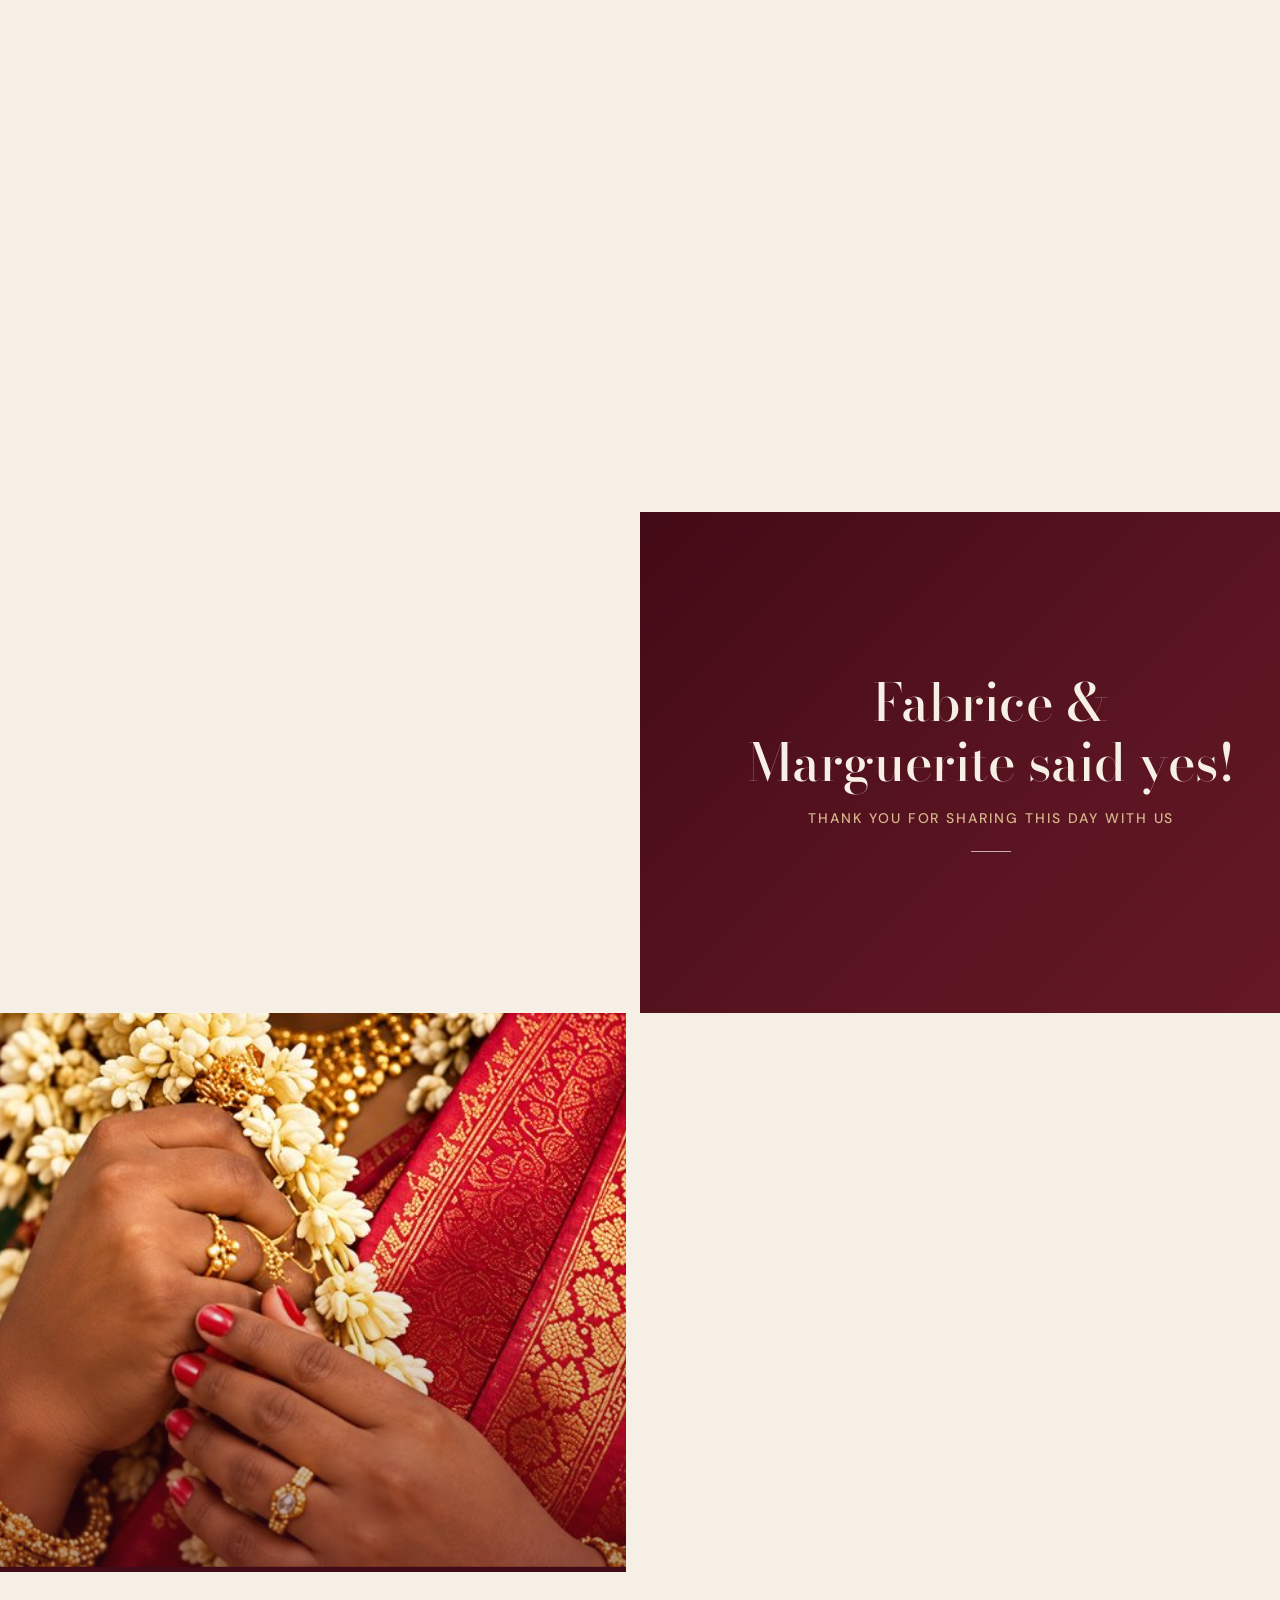
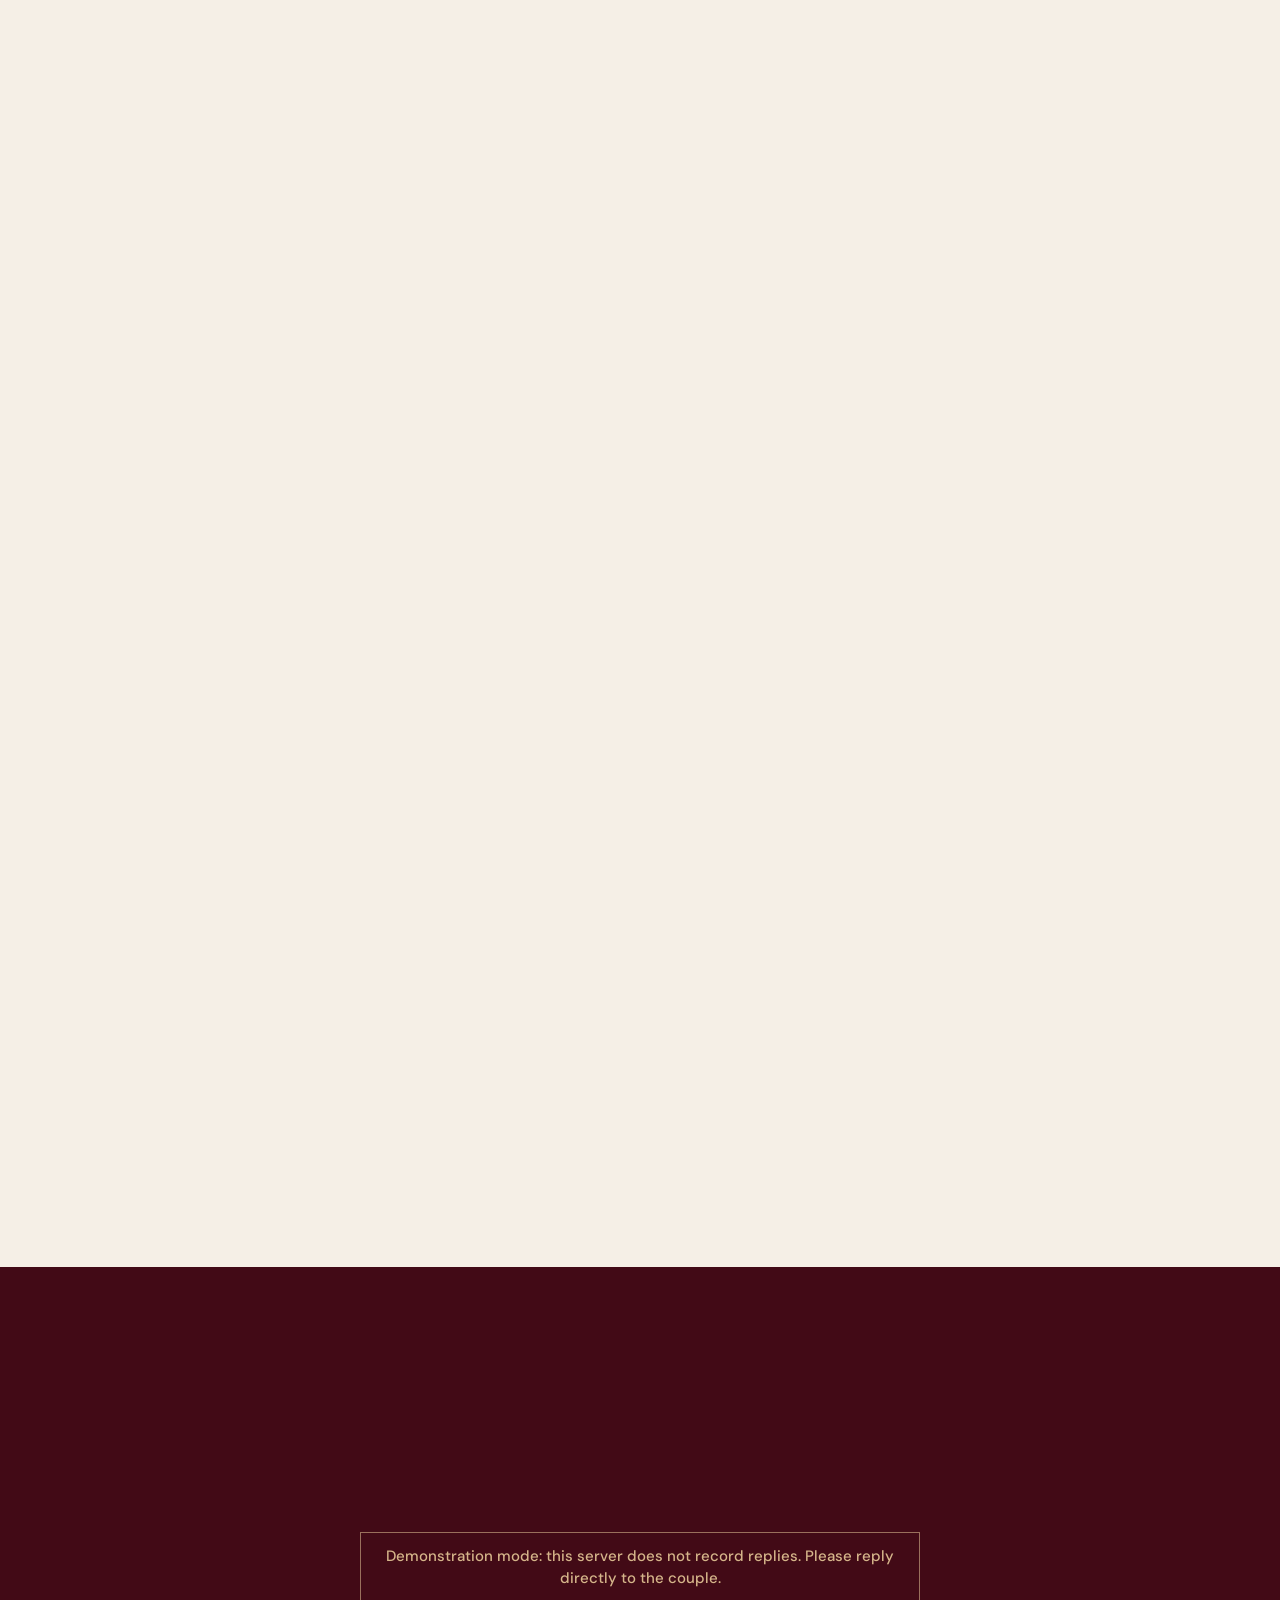
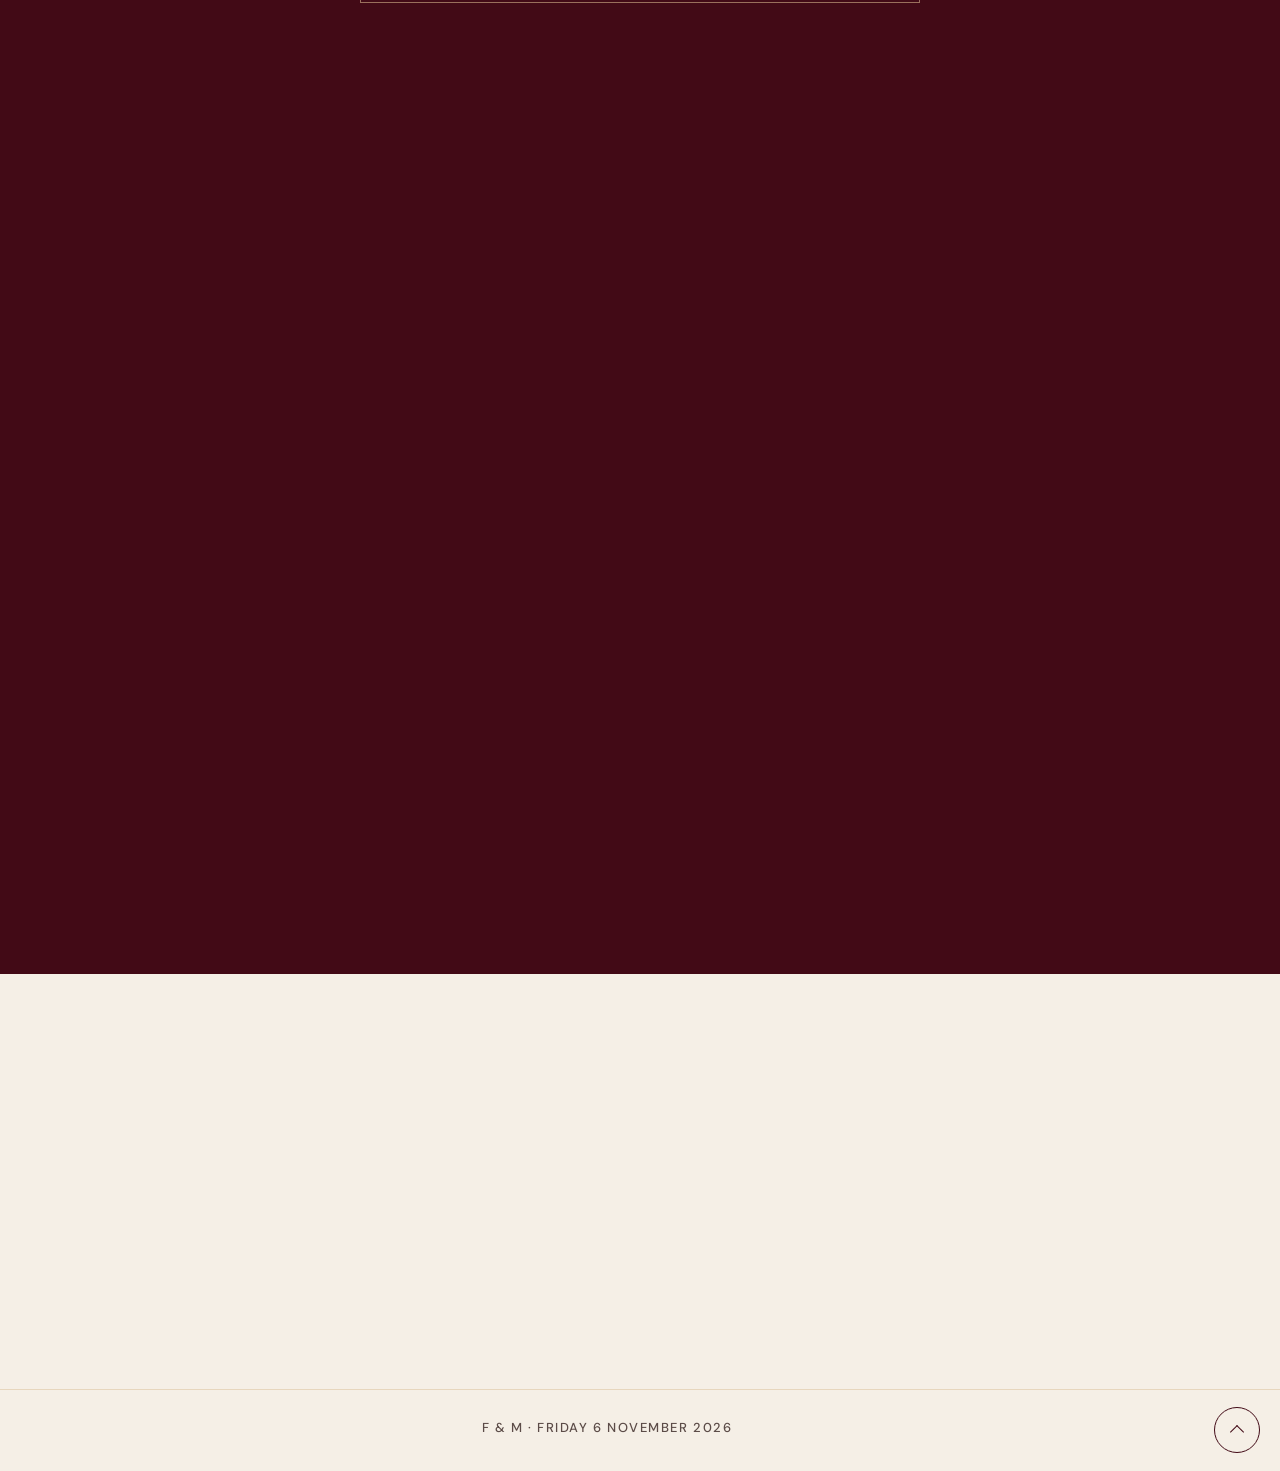
==== commit da179363: "Notre rencontre : le couple qui marche est centré et tient dans l'écran du téléphone Co-Authored-By:" ====
--- a/index.html
+++ b/index.html
@@ -30,15 +30,15 @@
   <link rel="preload" href="polices/bodoni-moda-latin.woff2" as="font" type="font/woff2" crossorigin>
   <link rel="preload" href="polices/dm-sans-latin.woff2" as="font" type="font/woff2" crossorigin>
   <link rel="preload" href="polices/great-vibes-latin.woff2" as="font" type="font/woff2" crossorigin>
-  <link rel="stylesheet" href="css/polices.css?v=20261025y">
-  <link rel="stylesheet" href="css/style.css?v=20261025y">
-  <script src="js/tete.js?v=20261025y"></script>
+  <link rel="stylesheet" href="css/polices.css?v=20261025z">
+  <link rel="stylesheet" href="css/style.css?v=20261025z">
+  <script src="js/tete.js?v=20261025z"></script>
   <script src="vendor/gsap.min.js" defer></script>
   <script src="vendor/ScrollTrigger.min.js" defer></script>
-  <script src="js/config.js?v=20261025y" defer></script>
-  <script src="js/langues.js?v=20261025y" defer></script>
-  <script src="js/main.js?v=20261025y" defer></script>
-  <script src="js/rencontre.js?v=20261025y" defer></script>
+  <script src="js/config.js?v=20261025z" defer></script>
+  <script src="js/langues.js?v=20261025z" defer></script>
+  <script src="js/main.js?v=20261025z" defer></script>
+  <script src="js/rencontre.js?v=20261025z" defer></script>
 </head>
 <body>
 <a class="saut" href="#histoire">Aller au contenu</a>
--- a/css/style.css
+++ b/css/style.css
@@ -355,7 +355,7 @@
    la section tient en un écran et montre la pose du cœur ; avec le script (.rencontre--active), elle s'allonge
    et la scène reste collée en haut pendant que les mariés avancent l'un vers l'autre. */
 .rencontre {
-  --h: min(58svh, 520px);
+  --h: min(58svh, 520px, 112vw); /* 112vw : sur un téléphone étroit, le couple qui marche tient dans l'écran */
   --sol: 11svh;
   position: relative; background: var(--ivoire);
 }
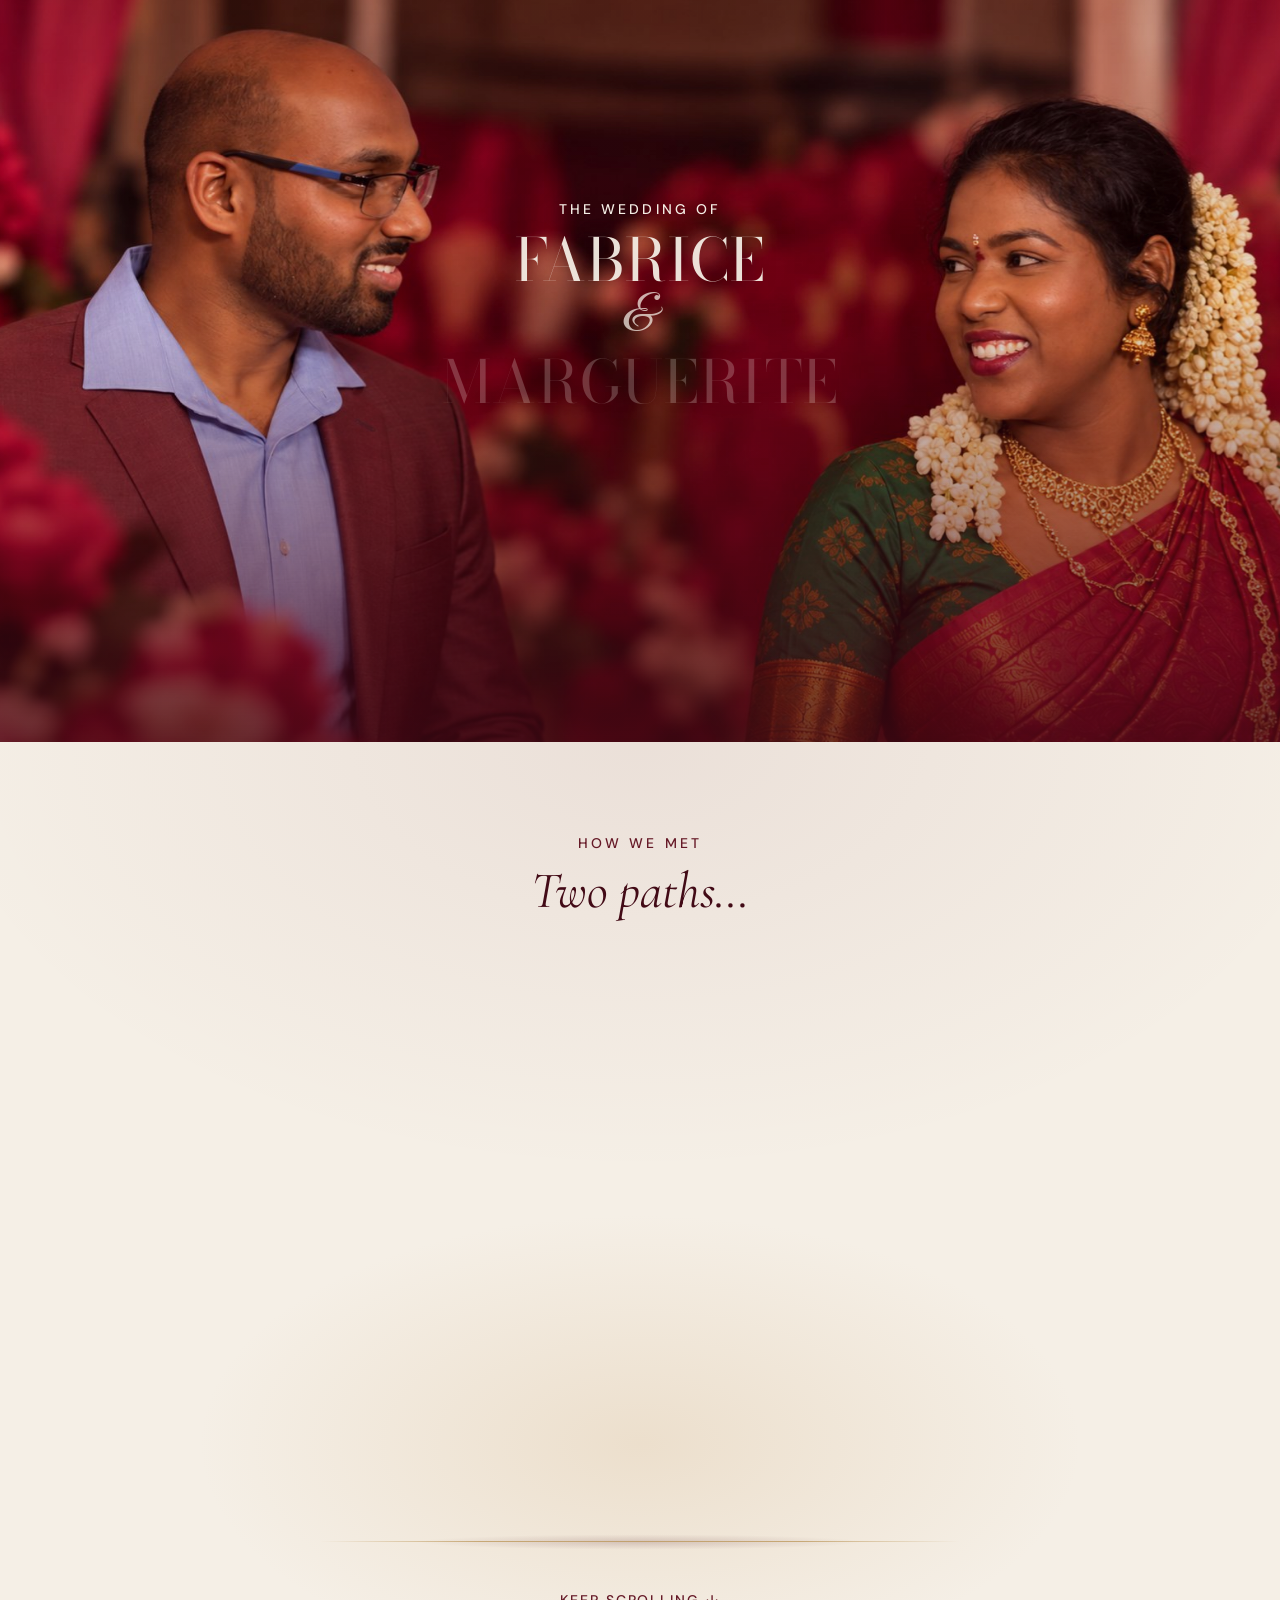
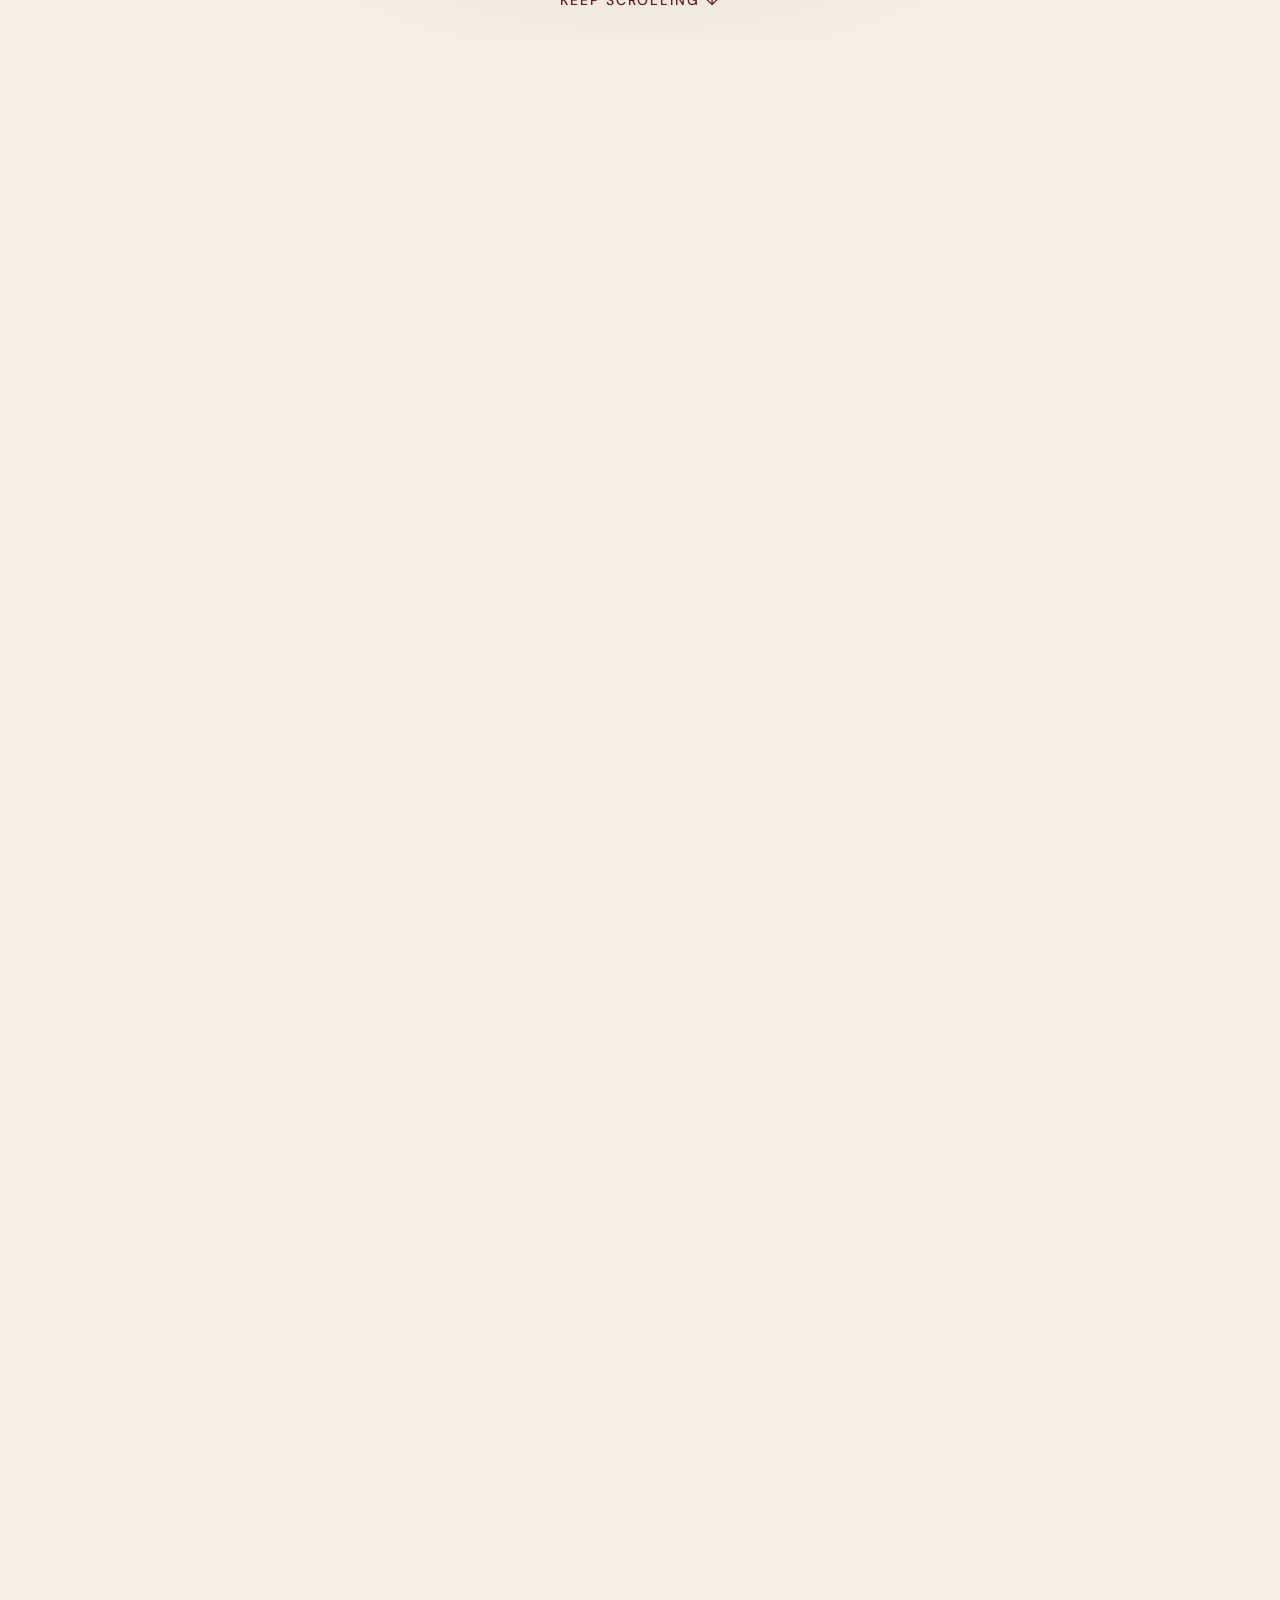
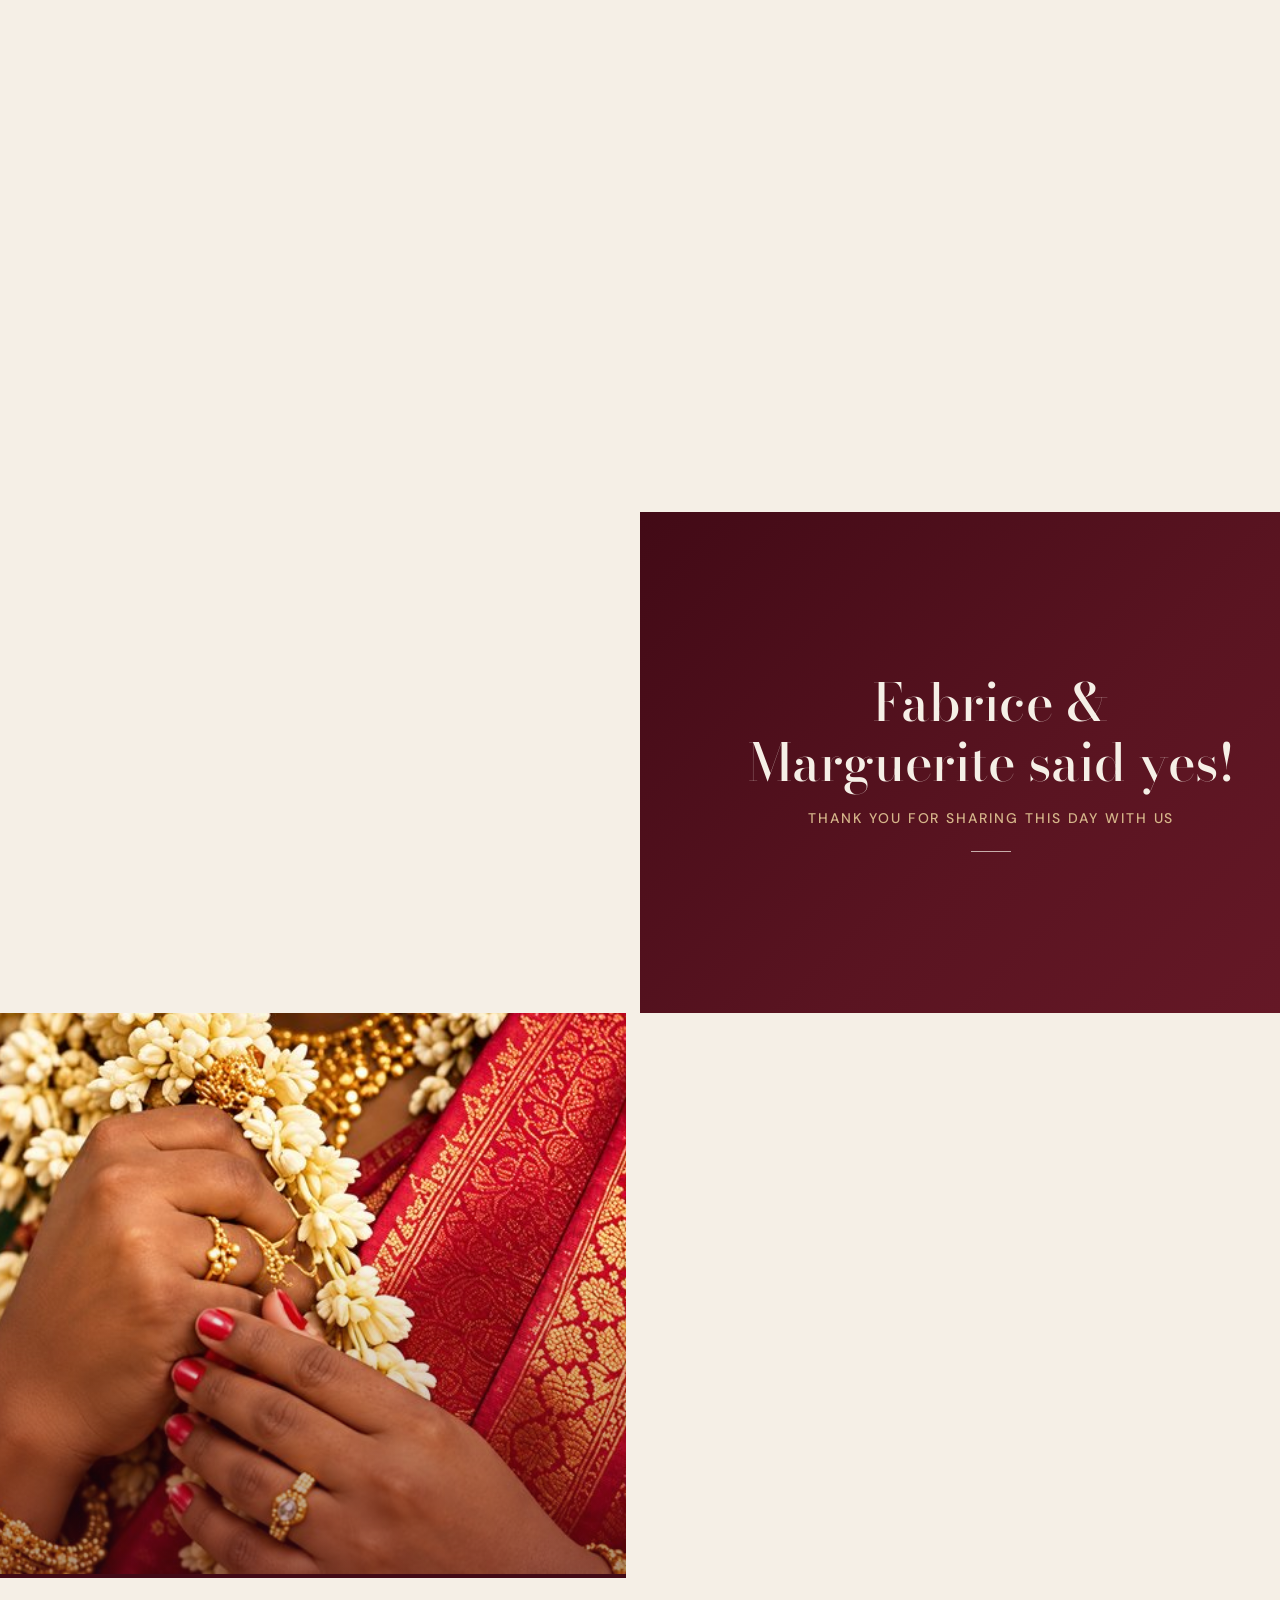
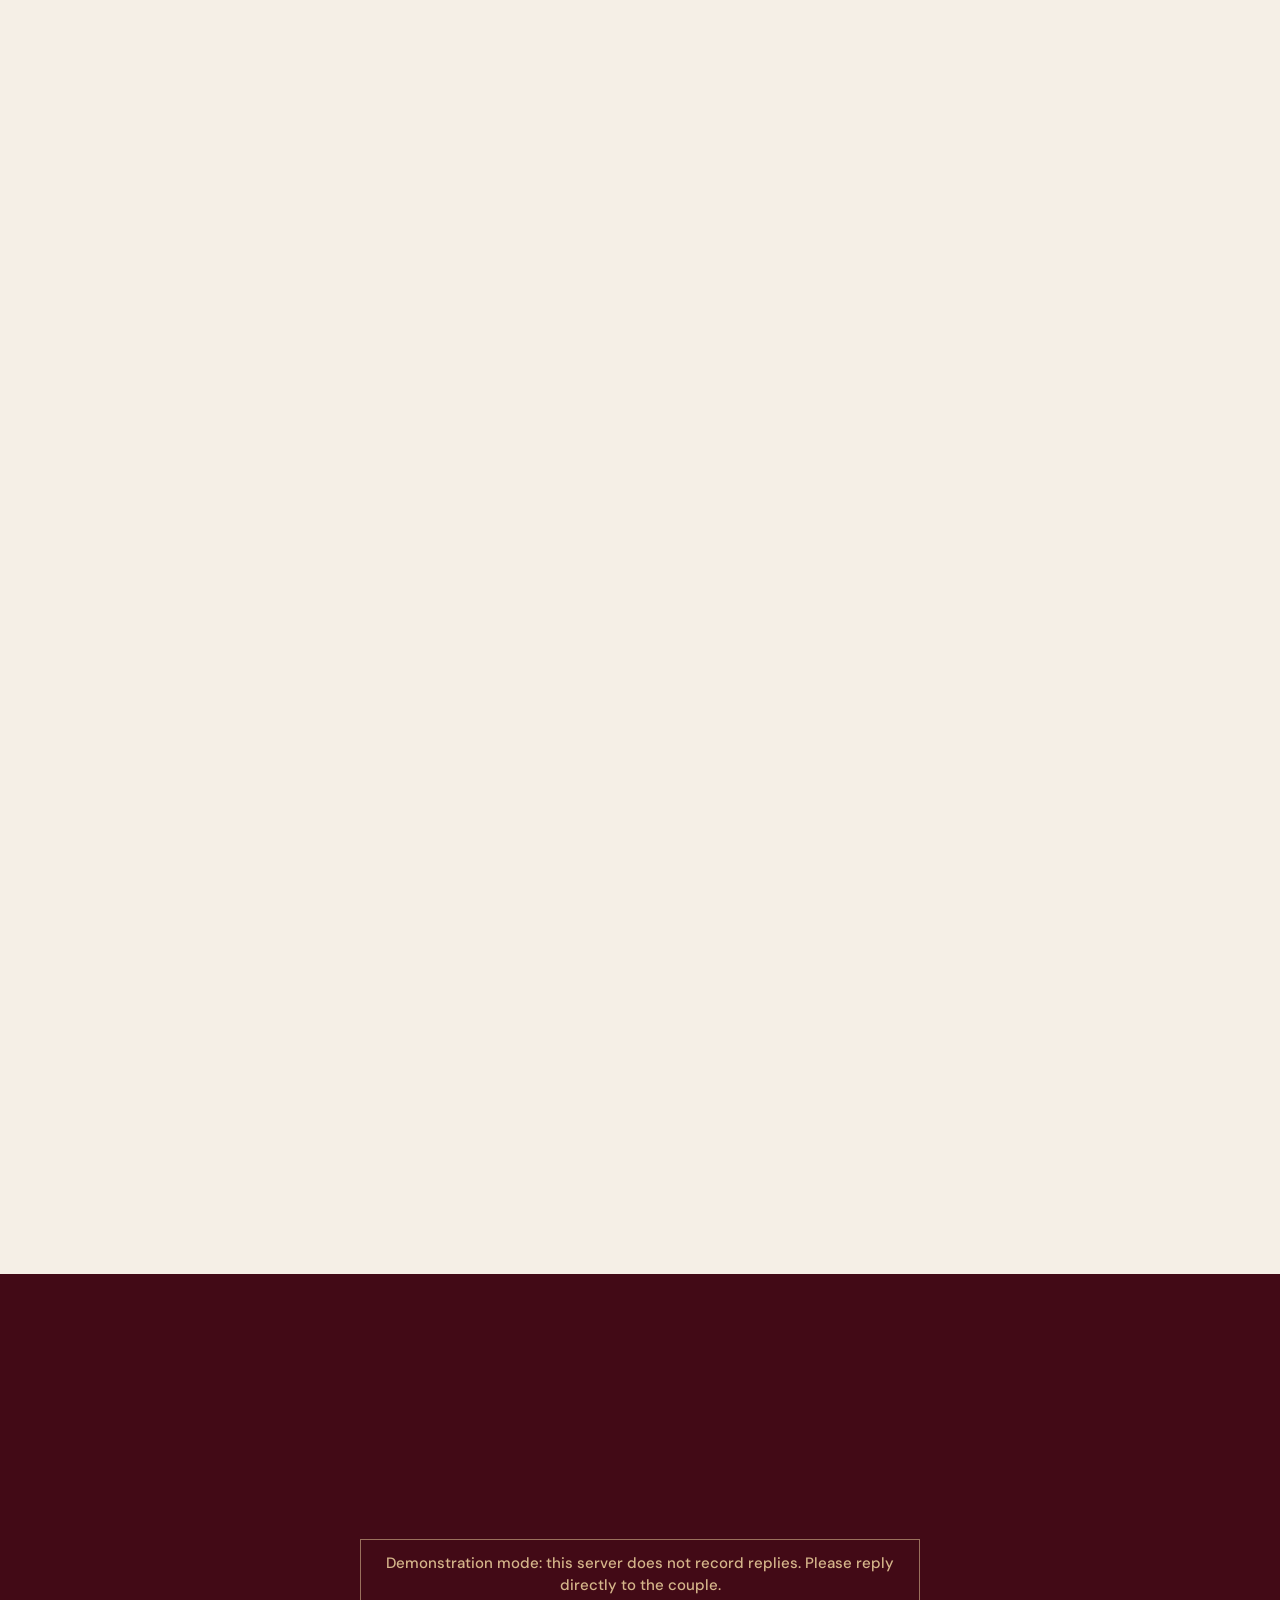
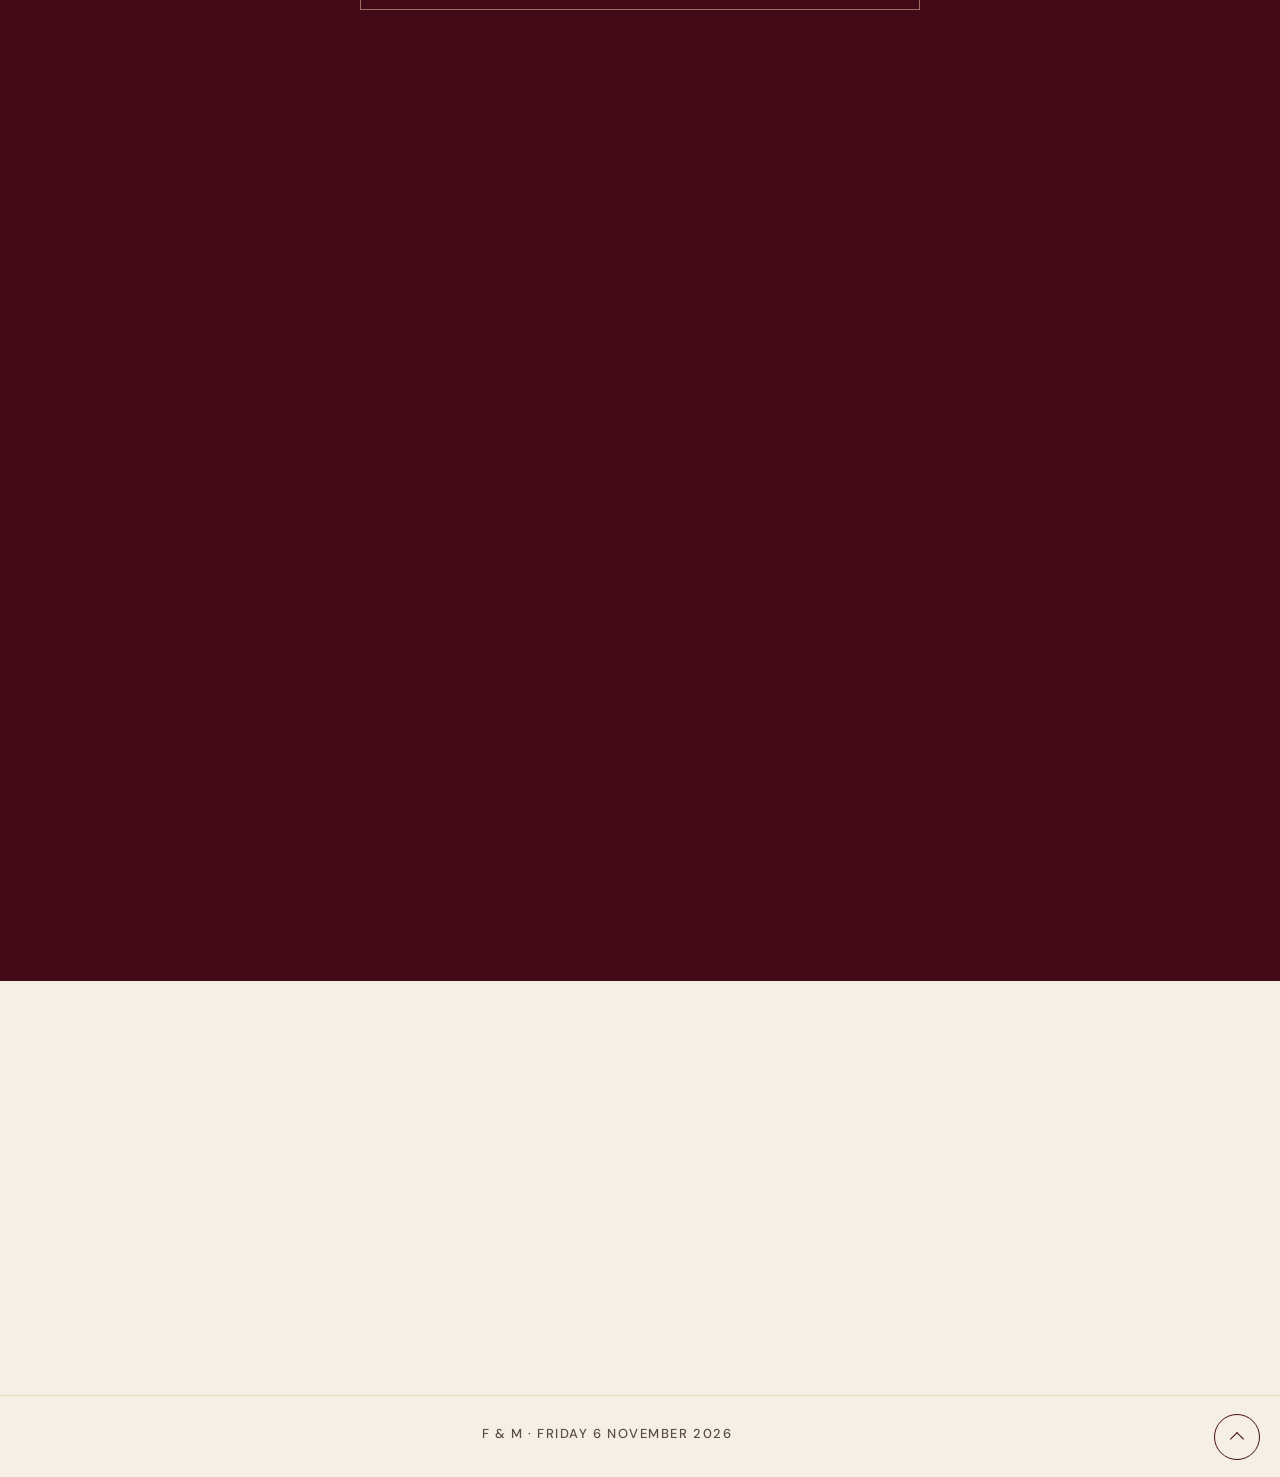
==== commit c527686a: "Heures du programme plus lisibles (police des étiquettes, épaisse) Co-Authored-By: Claude Opus 5.5 <" ====
--- a/index.html
+++ b/index.html
@@ -30,15 +30,15 @@
   <link rel="preload" href="polices/bodoni-moda-latin.woff2" as="font" type="font/woff2" crossorigin>
   <link rel="preload" href="polices/dm-sans-latin.woff2" as="font" type="font/woff2" crossorigin>
   <link rel="preload" href="polices/great-vibes-latin.woff2" as="font" type="font/woff2" crossorigin>
-  <link rel="stylesheet" href="css/polices.css?v=20261025z">
-  <link rel="stylesheet" href="css/style.css?v=20261025z">
-  <script src="js/tete.js?v=20261025z"></script>
+  <link rel="stylesheet" href="css/polices.css?v=20261026a">
+  <link rel="stylesheet" href="css/style.css?v=20261026a">
+  <script src="js/tete.js?v=20261026a"></script>
   <script src="vendor/gsap.min.js" defer></script>
   <script src="vendor/ScrollTrigger.min.js" defer></script>
-  <script src="js/config.js?v=20261025z" defer></script>
-  <script src="js/langues.js?v=20261025z" defer></script>
-  <script src="js/main.js?v=20261025z" defer></script>
-  <script src="js/rencontre.js?v=20261025z" defer></script>
+  <script src="js/config.js?v=20261026a" defer></script>
+  <script src="js/langues.js?v=20261026a" defer></script>
+  <script src="js/main.js?v=20261026a" defer></script>
+  <script src="js/rencontre.js?v=20261026a" defer></script>
 </head>
 <body>
 <a class="saut" href="#histoire">Aller au contenu</a>
--- a/css/style.css
+++ b/css/style.css
@@ -537,6 +537,9 @@
 .fin__citation { font-size: 20px; }
 .fin__familles { font-size: 18px; }
 .pied { font-size: 13px; letter-spacing: .12em; }
+/* Heures du programme : le Bodoni, aux traits très fins, se lisait mal ; police des étiquettes, épaisse et plus grande. */
+.evenement__heure { font-family: var(--f-ui); font-weight: 600; font-size: 30px; letter-spacing: .02em; color: var(--bordeaux); font-variant-numeric: tabular-nums; }
+.compte__nombre { font-weight: 600; }
 
 @media (min-width: 900px) {
   .nav__liens { font-size: 13px; letter-spacing: .1em; }
